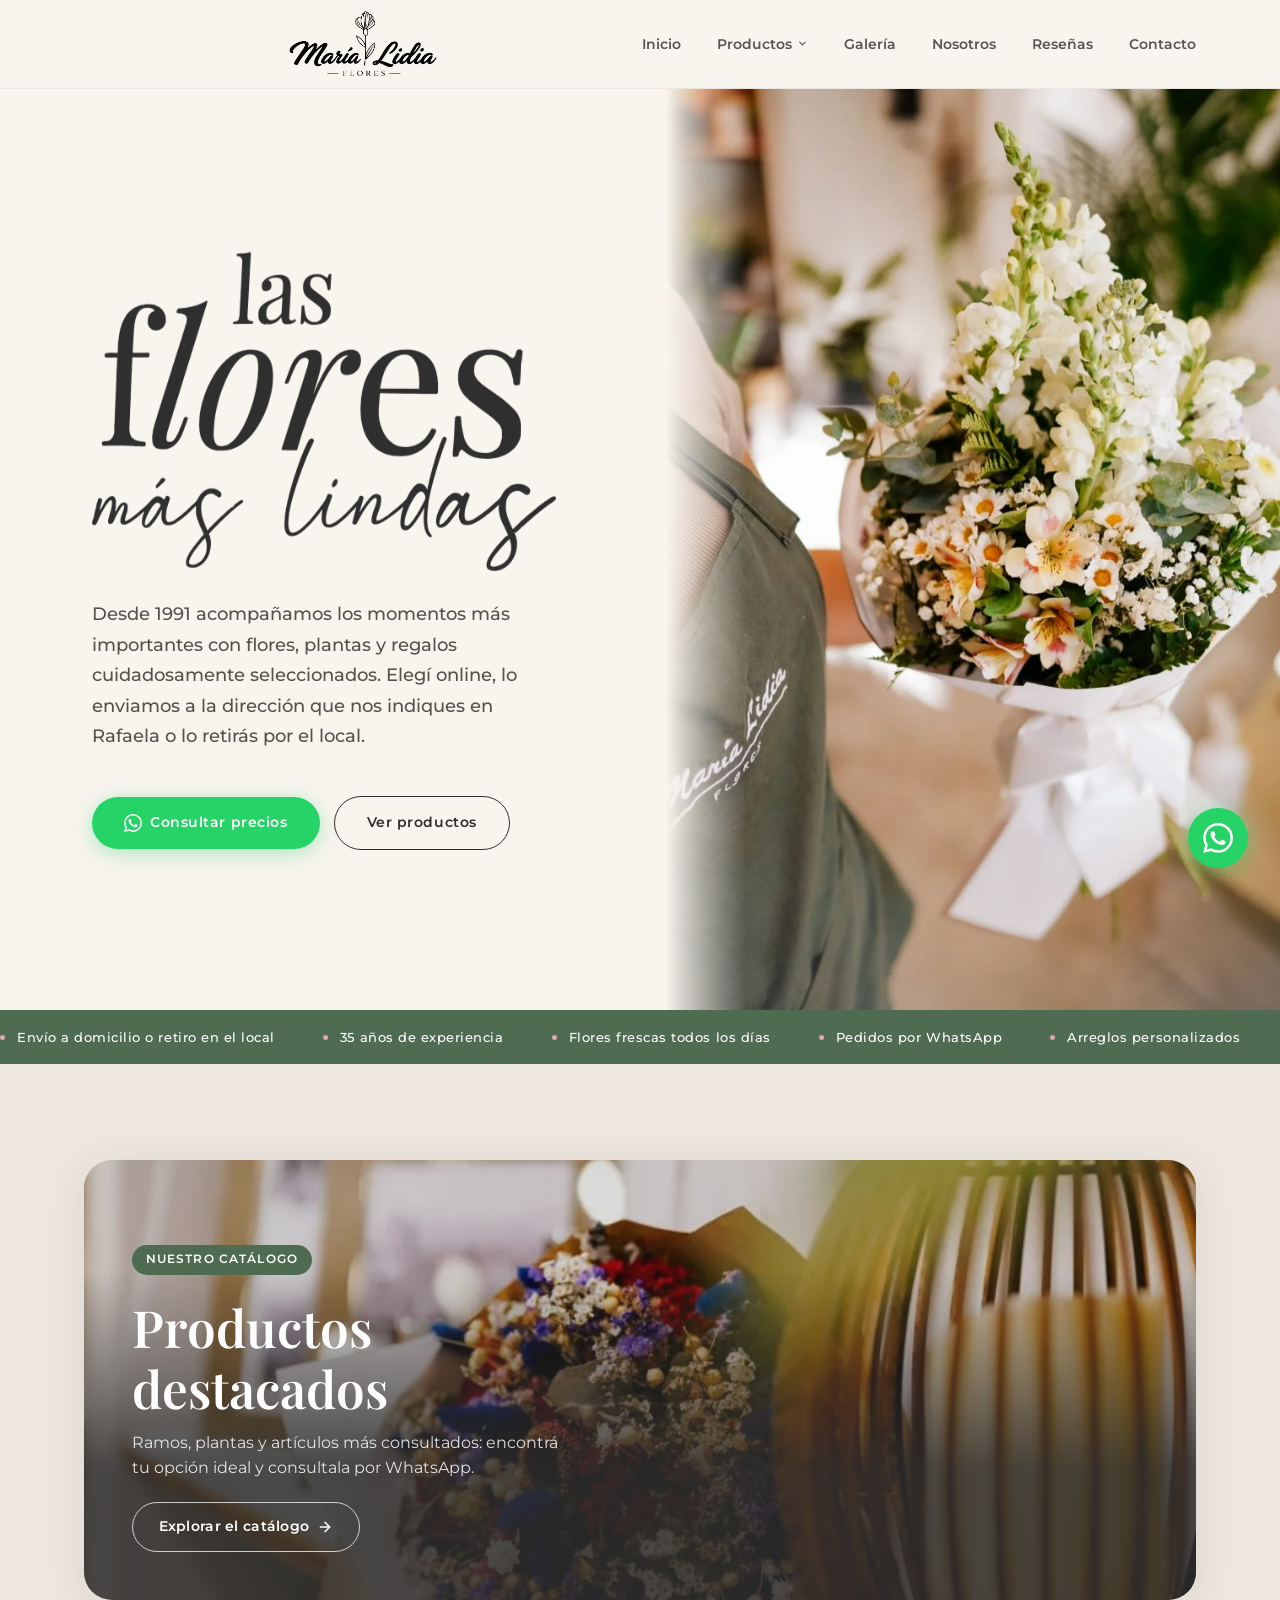
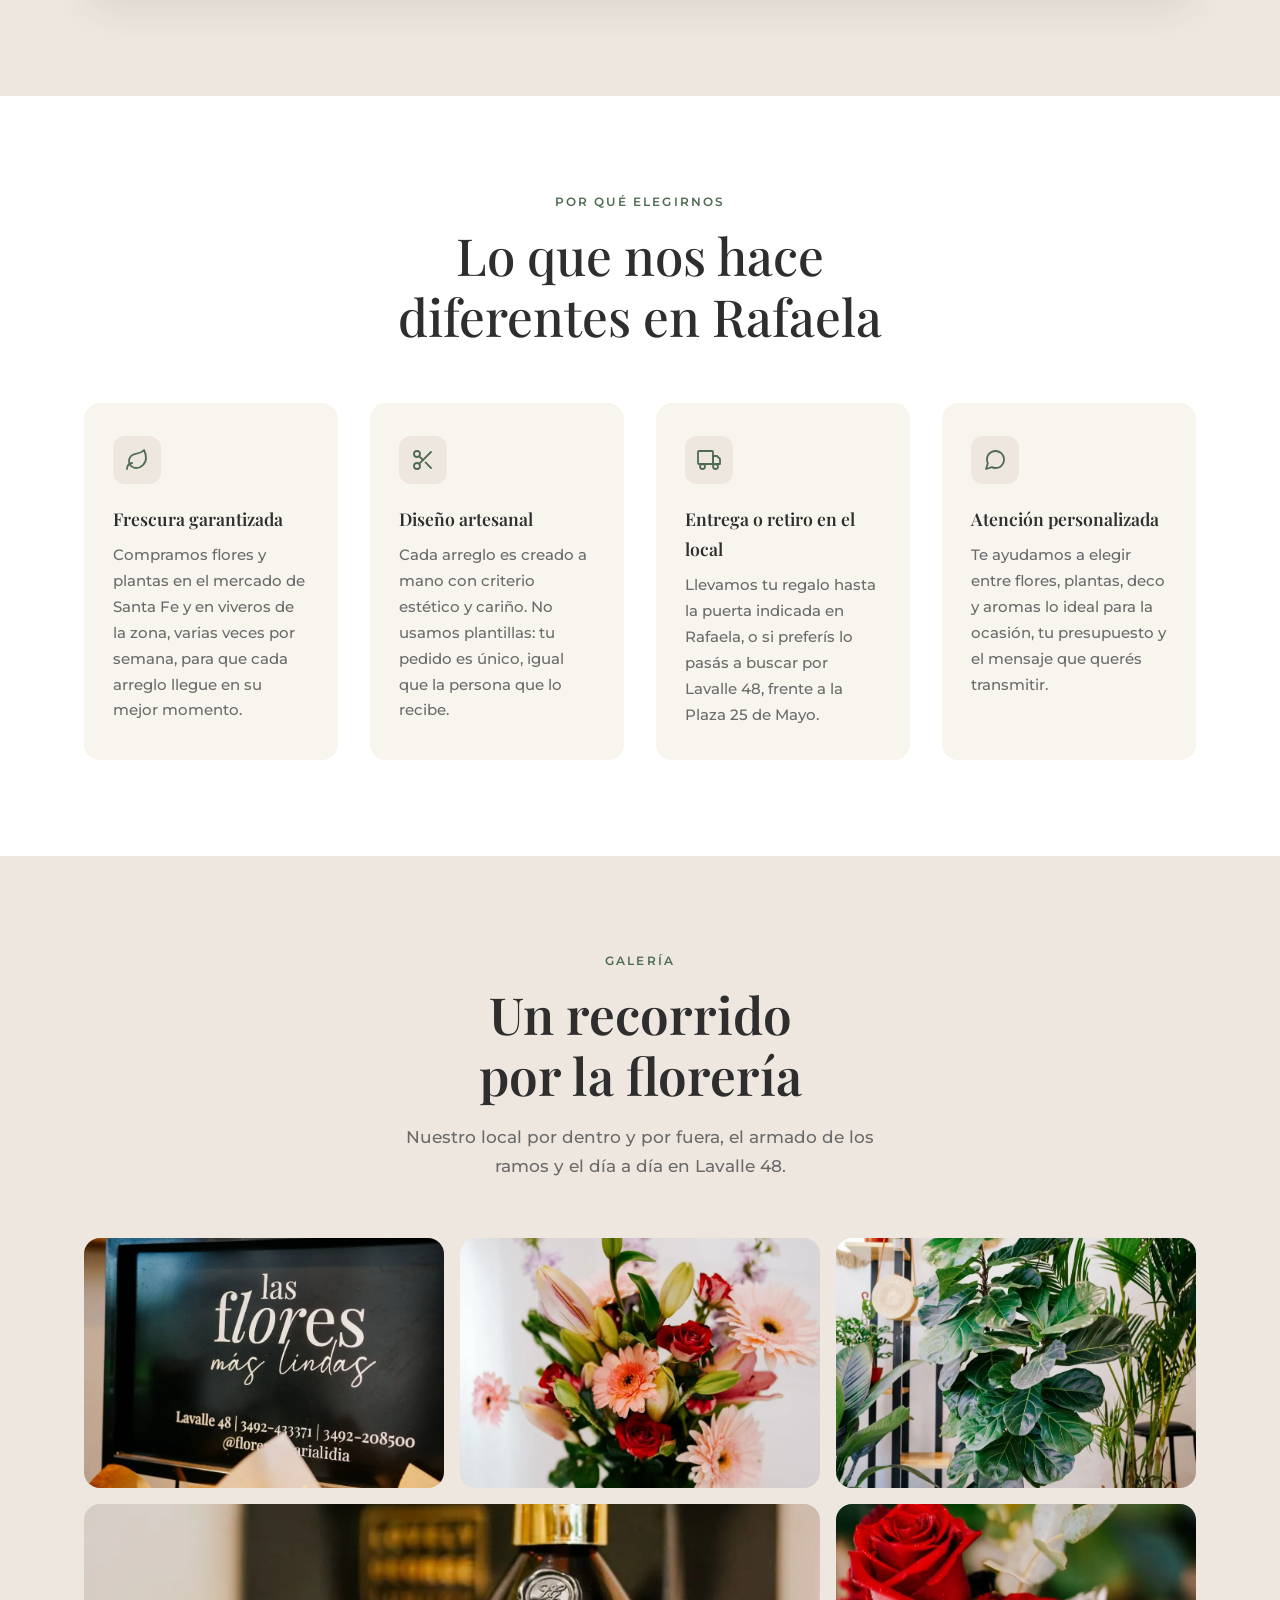
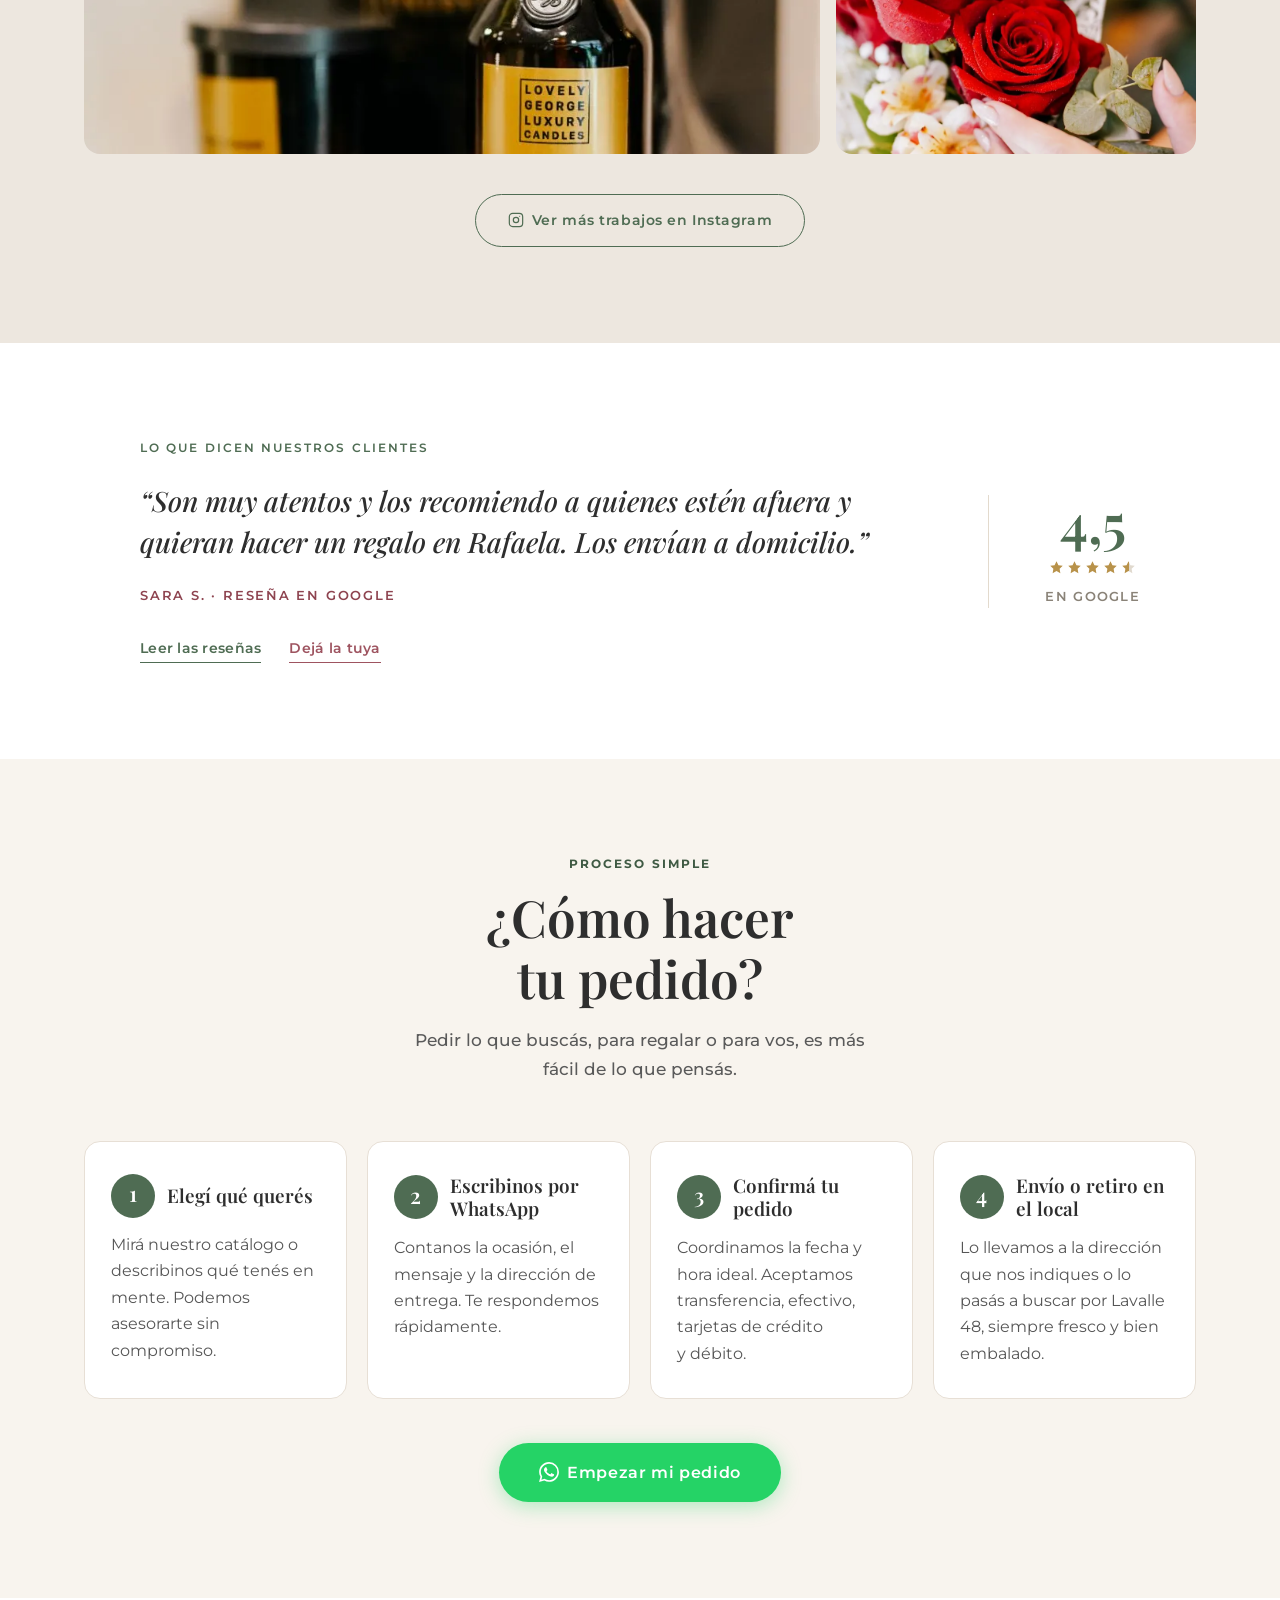
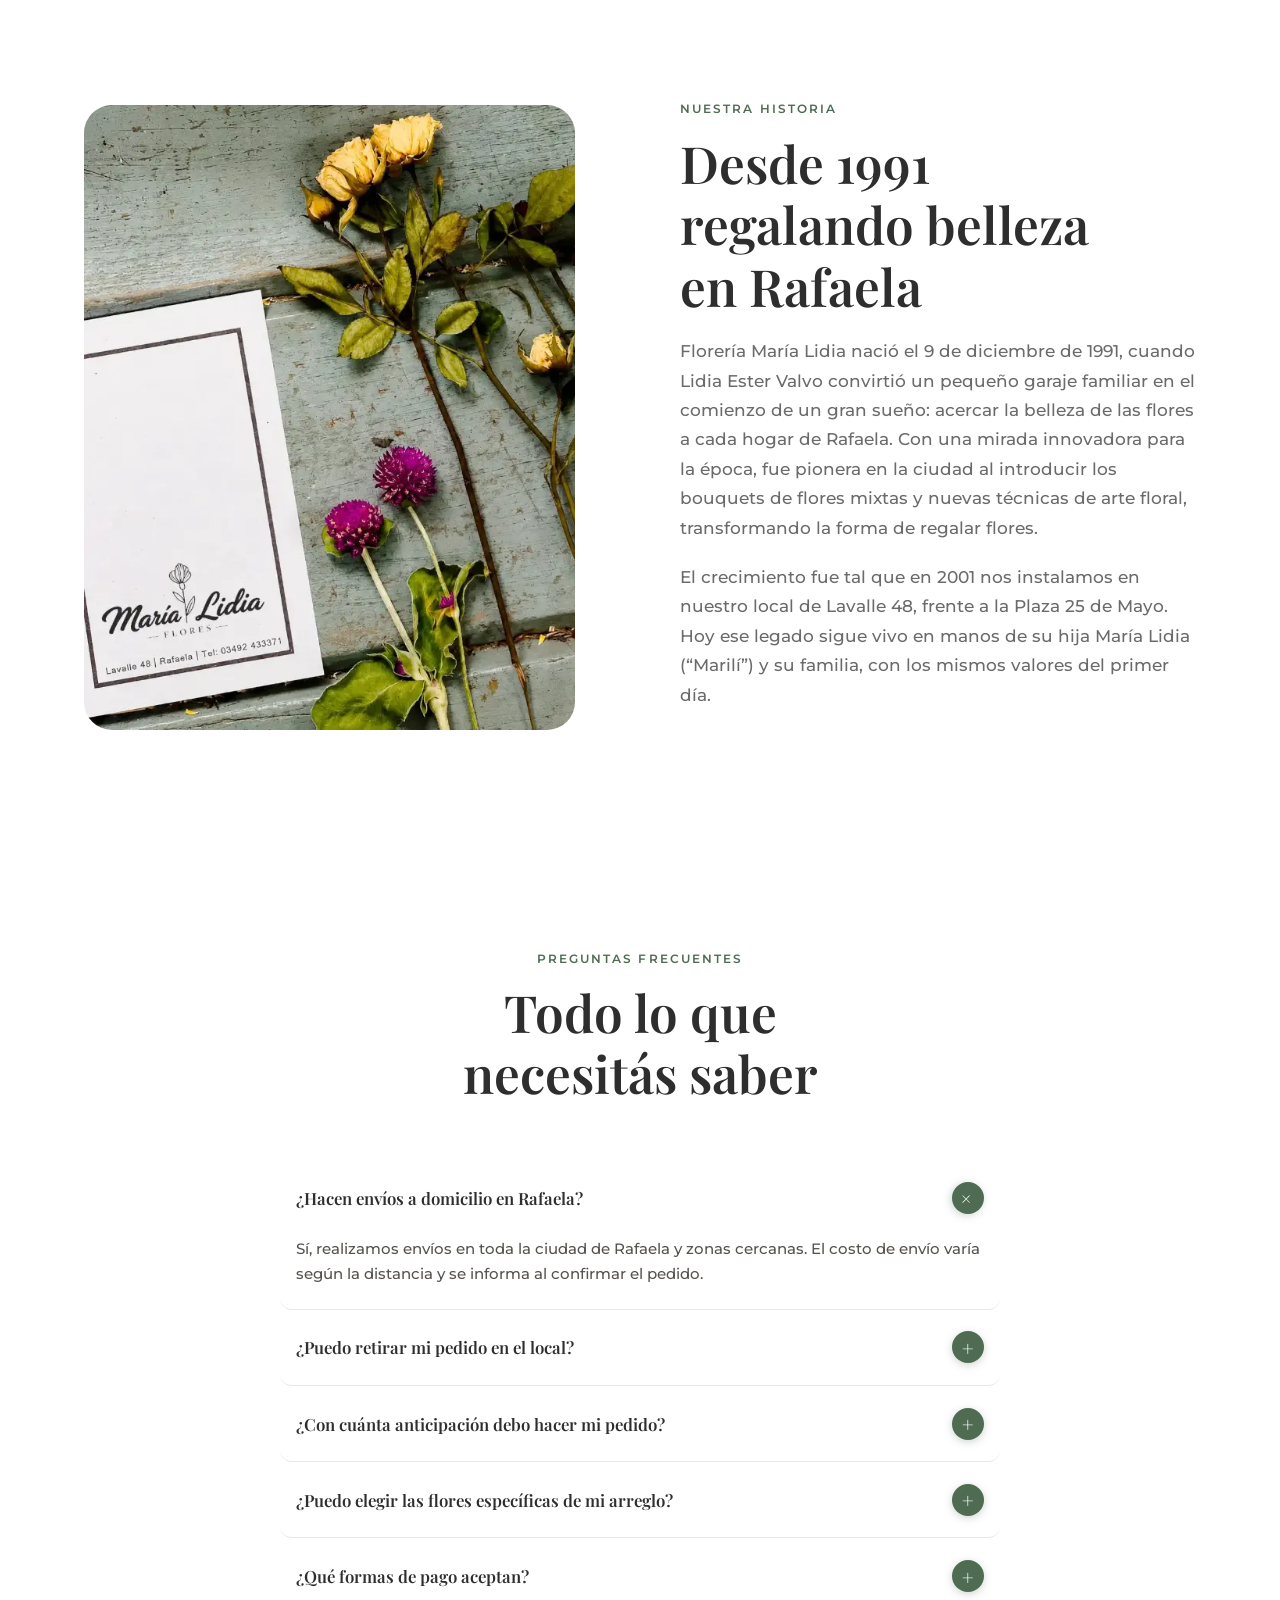
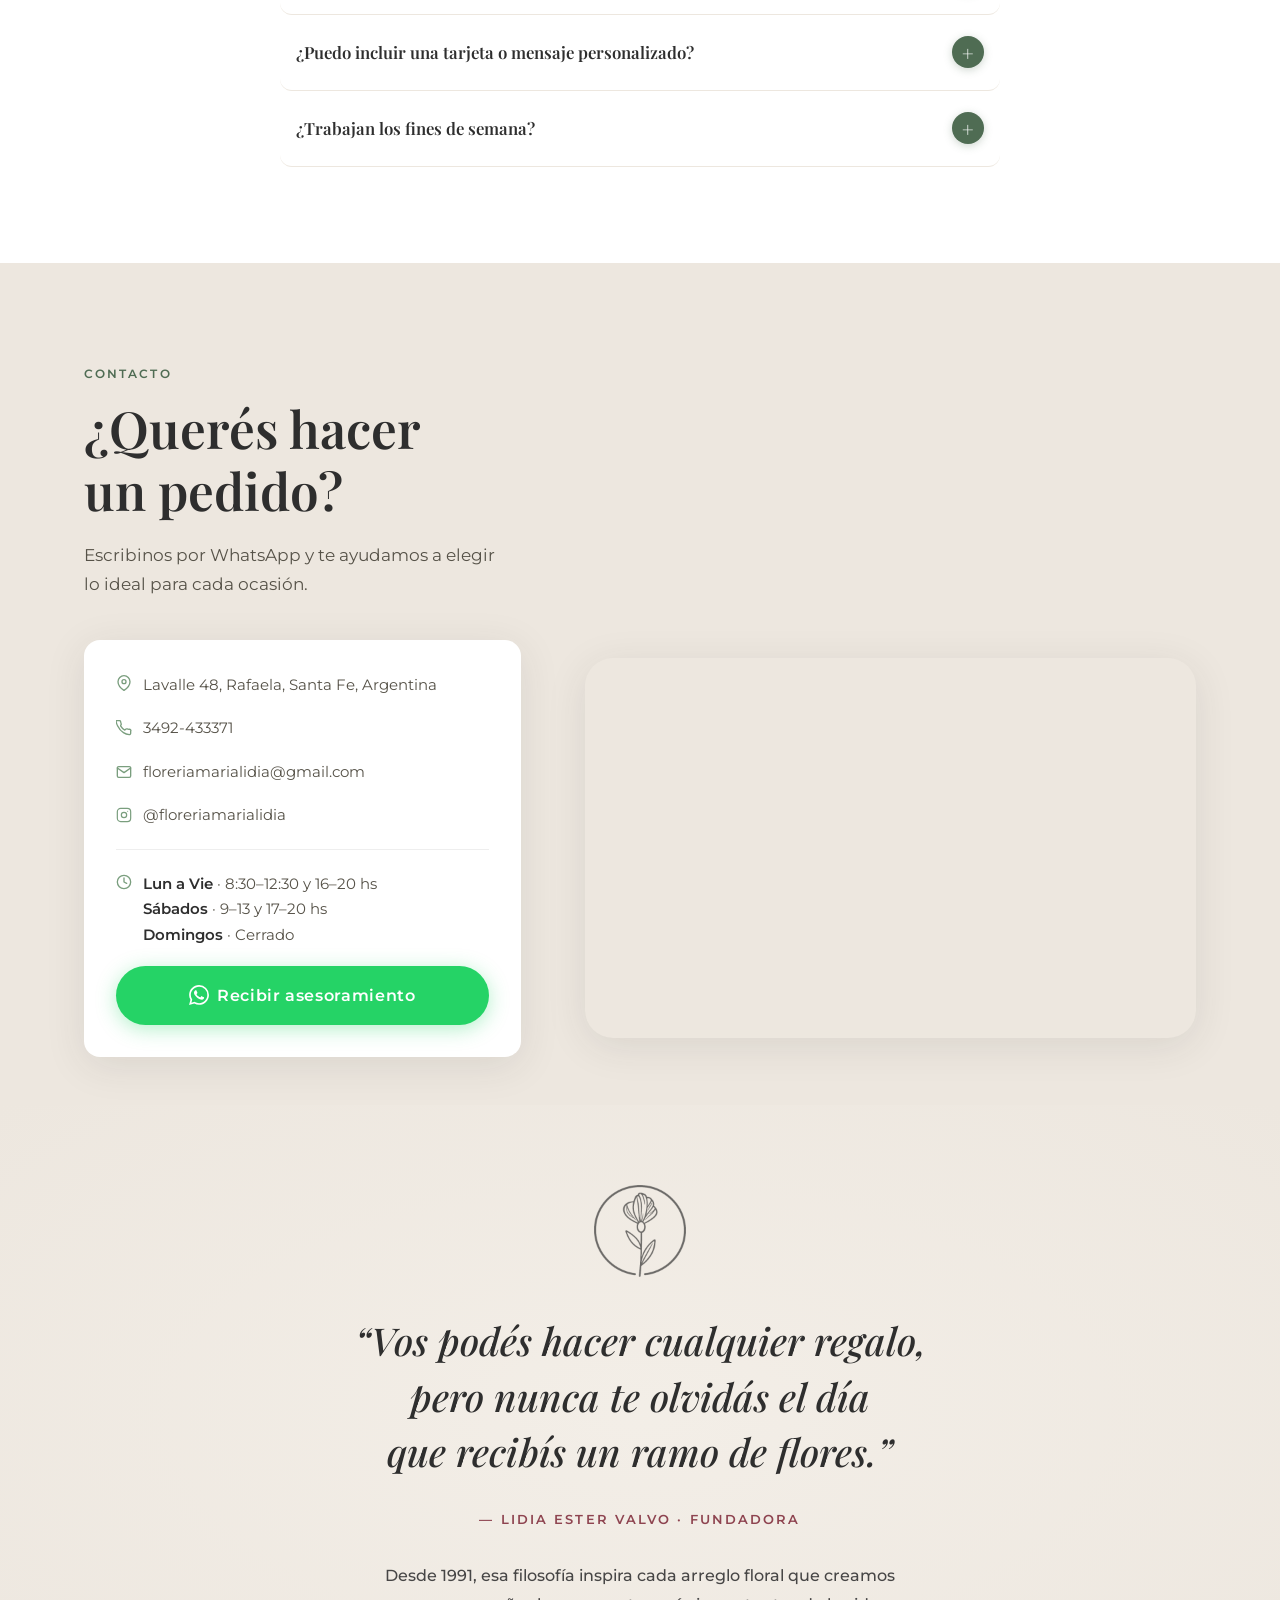
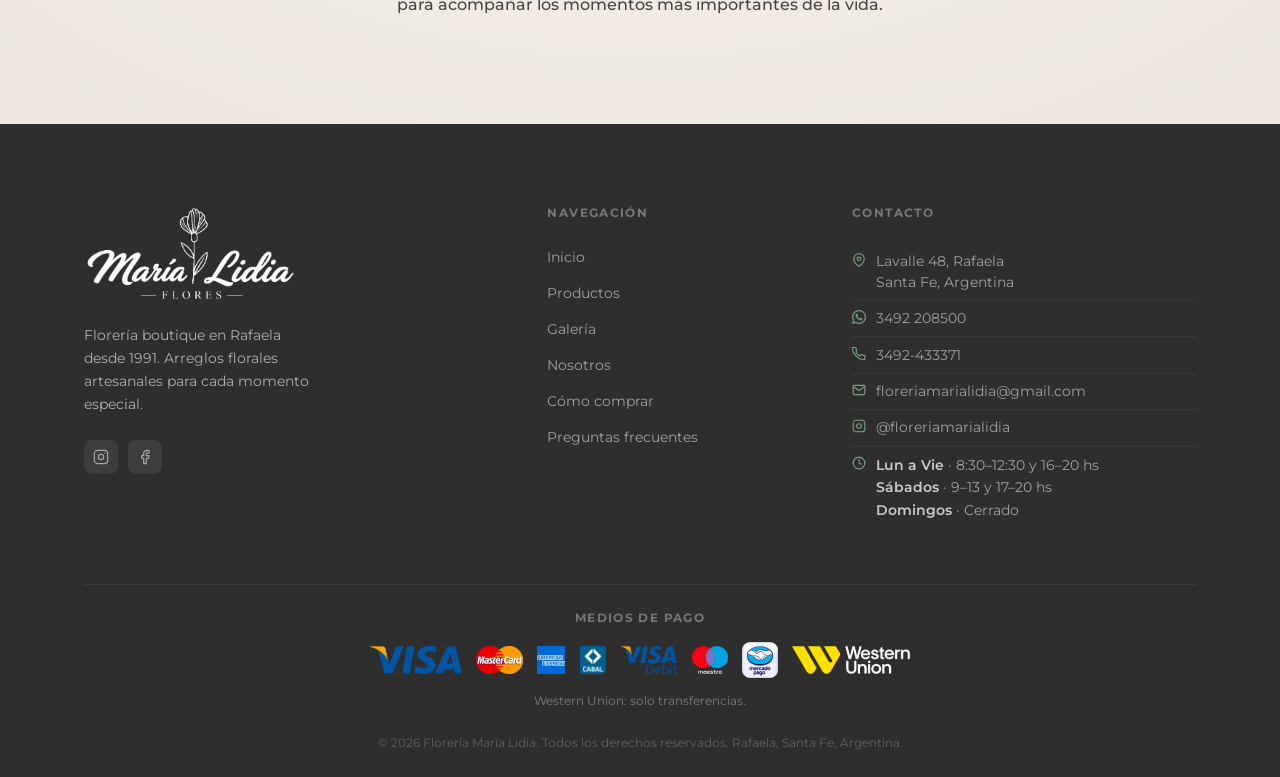
==== index.html @ 4afc8ea8 "Add files via upload" ====
<!DOCTYPE html>
<html lang="es-AR"><head>
  <meta charset="UTF-8">
  
  <link rel="icon" type="image/png" sizes="16x16" href="img/favicon-16.png">
  <link rel="icon" type="image/png" sizes="32x32" href="img/favicon-32.png">
  <link rel="icon" type="image/png" sizes="48x48" href="img/favicon-48.png">
  <link rel="shortcut icon" href="img/favicon-32.png">
  <link rel="apple-touch-icon" sizes="180x180" href="img/apple-touch-icon.png">
  <meta name="viewport" content="width=device-width, initial-scale=1.0">
  <meta name="theme-color" content="#7A9E7E">
  <title>Florería María Lidia | Arreglos Florales y Ramos en Rafaela, Santa Fe</title>
  <meta name="description" content="Florería María Lidia en Rafaela, Santa Fe. 35 años creando ramos de flores y arreglos florales para cumpleaños, aniversarios, casamientos y eventos. Envío a domicilio o retiro en el local. ¡Consultá por WhatsApp!">
  <link rel="canonical" href="https://www.floreriamarialidia.com.ar/">
  <meta name="robots" content="index, follow">
  <meta name="geo.region" content="AR-S">
  <meta name="geo.placename" content="Rafaela, Santa Fe, Argentina">
  <meta property="og:type" content="website">
  <meta property="og:url" content="https://www.floreriamarialidia.com.ar/">
  <meta property="og:site_name" content="Florería María Lidia">
  <meta property="og:title" content="Florería María Lidia | Flores y Arreglos en Rafaela">
  <meta property="og:description" content="Arreglos florales únicos para cada momento especial. 35 años en Rafaela.">
  <meta property="og:locale" content="es_AR">
  <meta property="og:image" content="https://www.floreriamarialidia.com.ar/og-image.jpg">
  <meta property="og:image:width" content="1200">
  <meta property="og:image:height" content="630">
  <meta property="og:image:alt" content="Ramo artesanal de Florería María Lidia, Rafaela">
  <meta name="twitter:card" content="summary_large_image">
  <meta name="twitter:title" content="Florería María Lidia | Flores y Arreglos en Rafaela">
  <meta name="twitter:description" content="Arreglos florales únicos para cada momento especial. 35 años en Rafaela.">
  <meta name="twitter:image" content="https://www.floreriamarialidia.com.ar/og-image.jpg">
  <script type="application/ld+json">
  {
    "@context": "https://schema.org",
    "@type": [
      "LocalBusiness",
      "Florist"
    ],
    "name": "Florería María Lidia",
    "description": "Florería boutique en Rafaela, Santa Fe. Arreglos florales artesanales desde 1991.",
    "url": "https://www.floreriamarialidia.com.ar",
    "telephone": "+5493492208500",
    "email": "floreriamarialidia@gmail.com",
    "foundingDate": "1991",
    "image": "https://www.floreriamarialidia.com.ar/og-image.jpg",
    "logo": "https://www.floreriamarialidia.com.ar/img/01-maria-lidia-flores.webp",
    "hasMap": "https://www.google.com/maps/search/?api=1&query=Lavalle+48%2C+Rafaela%2C+Santa+Fe",
    "priceRange": "$$",
    "aggregateRating": {
      "@type": "AggregateRating",
      "ratingValue": "4.5",
      "reviewCount": "36"
    },
    "address": {
      "@type": "PostalAddress",
      "streetAddress": "Lavalle 48",
      "addressLocality": "Rafaela",
      "addressRegion": "Santa Fe",
      "postalCode": "2300",
      "addressCountry": "AR"
    },
    "geo": {
      "@type": "GeoCoordinates",
      "latitude": -31.2525,
      "longitude": -61.4873
    },
    "openingHoursSpecification": [
      {
        "@type": "OpeningHoursSpecification",
        "dayOfWeek": [
          "Monday",
          "Tuesday",
          "Wednesday",
          "Thursday",
          "Friday"
        ],
        "opens": "08:30",
        "closes": "12:30"
      },
      {
        "@type": "OpeningHoursSpecification",
        "dayOfWeek": [
          "Monday",
          "Tuesday",
          "Wednesday",
          "Thursday",
          "Friday"
        ],
        "opens": "16:00",
        "closes": "20:00"
      },
      {
        "@type": "OpeningHoursSpecification",
        "dayOfWeek": "Saturday",
        "opens": "09:00",
        "closes": "13:00"
      },
      {
        "@type": "OpeningHoursSpecification",
        "dayOfWeek": "Saturday",
        "opens": "17:00",
        "closes": "20:00"
      }
    ],
    "sameAs": [
      "https://www.instagram.com/floreriamarialidia",
      "https://www.facebook.com/floreriamarialidia"
    ]
  }
  </script>
  <!-- ════════════════════════════════════════════════════════════════
       aggregateRating: valores REALES de Google Business (4,5 · 36 reseñas),
       agregados arriba después de "priceRange". Al crecer las reseñas,
       actualizá ratingValue y reviewCount acá y en la sección visible #resenas.
  ═════════════════════════════════════════════════════════════════════ -->
  <script type="application/ld+json">
  {
    "@context": "https://schema.org",
    "@type": "FAQPage",
    "mainEntity": [
      {
        "@type": "Question",
        "name": "¿Hacen envíos a domicilio en Rafaela?",
        "acceptedAnswer": {
          "@type": "Answer",
          "text": "Sí, realizamos envíos en toda la ciudad de Rafaela y zonas cercanas. El costo de envío varía según la distancia y se informa al confirmar el pedido."
        }
      },
      {
        "@type": "Question",
        "name": "¿Puedo retirar mi pedido en el local?",
        "acceptedAnswer": {
          "@type": "Answer",
          "text": "Sí. Elegís por WhatsApp o mirando el catálogo online, y lo retirás por Lavalle 48 en el horario que te quede cómodo."
        }
      },
      {
        "@type": "Question",
        "name": "¿Con cuánta anticipación debo hacer mi pedido?",
        "acceptedAnswer": {
          "@type": "Answer",
          "text": "Para pedidos estándar, recomendamos al menos 24 horas. Para eventos grandes como casamientos, lo ideal es consultar con 2 semanas de anticipación. Para urgencias, ¡escribinos igual!"
        }
      },
      {
        "@type": "Question",
        "name": "¿Puedo elegir las flores específicas de mi arreglo?",
        "acceptedAnswer": {
          "@type": "Answer",
          "text": "Absolutamente. Podés elegir el tipo de flores, colores, tamaño y estilo. Trabajamos en conjunto con vos para crear algo que represente lo que querés transmitir. Sujeto a disponibilidad."
        }
      },
      {
        "@type": "Question",
        "name": "¿Qué formas de pago aceptan?",
        "acceptedAnswer": {
          "@type": "Answer",
          "text": "Podés pagar mediante transferencia bancaria, en efectivo o con tarjetas de crédito y débito. Los envíos y las reservas se toman con pago anticipado para garantizar la disponibilidad y confirmar tu pedido."
        }
      },
      {
        "@type": "Question",
        "name": "¿Puedo incluir una tarjeta o mensaje personalizado?",
        "acceptedAnswer": {
          "@type": "Answer",
          "text": "¡Claro! Incluimos tarjeta personalizada sin costo adicional. Solo contanos qué querés que diga al hacer el pedido."
        }
      },
      {
        "@type": "Question",
        "name": "¿Trabajan los fines de semana?",
        "acceptedAnswer": {
          "@type": "Answer",
          "text": "Sí. Atendemos de lunes a viernes de 8:30 a 12:30 hs y de 16:00 a 20:00 hs. Los sábados de 9:00 a 13:00 hs y de 17:00 a 20:00 hs. Para urgencias fuera del horario, podés escribirnos por WhatsApp."
        }
      }
    ]
  }
  </script>
  <link rel="preconnect" href="https://fonts.googleapis.com">
  <link rel="preconnect" href="https://fonts.gstatic.com" crossorigin="">
  <link rel="stylesheet" href="https://fonts.googleapis.com/css2?family=Playfair+Display:wght@500;600;700&family=Montserrat:wght@300;400;500;600;700&display=swap">
  <link rel="stylesheet" href="css/styles.css?v=34">
</head>
<body>
<!-- HEADER -->
<header id="header" role="banner">
  <div class="container">
    <nav class="nav-inner" aria-label="Navegación principal">
      <a href="#hero" class="nav-logo" aria-label="Florería María Lidia - Inicio">
        <img width="1170" height="538" src="img/01-maria-lidia-flores.webp" alt="María Lidia Flores">
      </a>
      <div class="nav-links" role="list">
        <a href="#hero">Inicio</a>
        <div class="nav-drop">
          <a href="productos.html">Productos
            <svg width="11" height="11" viewBox="0 0 24 24" fill="none" stroke="currentColor" stroke-width="2.6" stroke-linecap="round" stroke-linejoin="round" aria-hidden="true"><polyline points="6 9 12 15 18 9"></polyline></svg>
          </a>
          <div class="nav-drop-menu" role="menu">
            <a href="productos.html#ramos" role="menuitem">Ramos Florales</a>
            <a href="productos.html#plantas" role="menuitem">Plantas &amp; Macetas</a>
            <a href="productos.html#deco" role="menuitem">Deco &amp; Aromas</a>
            <a href="productos.html#eventos" role="menuitem">Casamientos &amp; Eventos</a>
            <a href="productos.html#condolencias" role="menuitem">Condolencias &amp; Memoriales</a>
            <a href="productos.html#empresas" role="menuitem">Empresariales</a>
          </div>
        </div>
        <a href="#galeria">Galería</a>
        <a href="#nosotros">Nosotros</a>
        <a href="#resenas">Reseñas</a>
        <a href="#contacto">Contacto</a>
      </div>
      <button class="hamburger" id="hamburger" aria-label="Abrir menú" aria-expanded="false" aria-controls="mobile-nav">
        <span></span><span></span><span></span>
      </button>
    </nav>
  </div>
</header>
<nav class="mobile-nav" id="mobile-nav" role="dialog" aria-modal="true">
  <button class="mobile-close" id="mobile-close" aria-label="Cerrar menú">✕</button>
  <a href="#hero" class="mobile-link">Inicio</a>
  <button class="mobile-toggle" id="mobileProdToggle" aria-expanded="false" aria-controls="mobileProdSub">Productos
    <svg width="14" height="14" viewBox="0 0 24 24" fill="none" stroke="currentColor" stroke-width="2.6" stroke-linecap="round" stroke-linejoin="round" aria-hidden="true"><polyline points="6 9 12 15 18 9"></polyline></svg>
  </button>
  <div class="mobile-sub" id="mobileProdSub">
    <a href="productos.html">Ver todo el catálogo</a>
    <a href="productos.html#ramos">Ramos Florales</a>
    <a href="productos.html#plantas">Plantas &amp; Macetas</a>
    <a href="productos.html#deco">Deco &amp; Aromas</a>
    <a href="productos.html#eventos">Casamientos &amp; Eventos</a>
    <a href="productos.html#condolencias">Condolencias &amp; Memoriales</a>
    <a href="productos.html#empresas">Empresariales</a>
  </div>
  <a href="#galeria" class="mobile-link">Galería</a>
  <a href="#nosotros" class="mobile-link">Nosotros</a>
  <a href="#resenas" class="mobile-link">Reseñas</a>
  <a href="#contacto" class="mobile-link">Contacto</a>
  <a href="https://wa.me/5493492208500?text=Hola!%20Quer%C3%ADa%20hacerles%20una%20consulta." class="btn btn-wapp" target="_blank" rel="noopener">Pedir por WhatsApp</a>
</nav>
<main>
<!-- HERO -->
<section id="hero" role="region" aria-label="Inicio">
  <div class="hero-inner">

    <!-- Columna texto (izquierda) -->
    <div class="hero-content">
      <h1 class="hero-title">
        <img width="1100" height="756" src="img/02-las-flores-mas-lindas-floreria-m.webp" alt="Las flores más lindas — Florería María Lidia en Rafaela" class="hero-title-img">
      </h1>
      <p class="hero-subtitle" style="font-size:18px;font-weight:500;">
        Desde 1991 acompañamos los momentos más importantes con flores, plantas y regalos cuidadosamente seleccionados. Elegí online, lo enviamos a la dirección que nos indiques en Rafaela o lo retirás por el local.<br>
      </p>
      <div class="hero-actions">
        <a href="https://wa.me/5493492208500?text=Hola!%20Quer%C3%ADa%20consultar%20precios." class="btn btn-wapp" target="_blank" rel="noopener">
          <svg width="18" height="18" viewBox="0 0 24 24" fill="currentColor" aria-hidden="true"><path d="M17.472 14.382c-.297-.149-1.758-.867-2.03-.967-.273-.099-.471-.148-.67.15-.197.297-.767.966-.94 1.164-.173.199-.347.223-.644.075-.297-.15-1.255-.463-2.39-1.475-.883-.788-1.48-1.761-1.653-2.059-.173-.297-.018-.458.13-.606.134-.133.298-.347.446-.52.149-.174.198-.298.298-.497.099-.198.05-.371-.025-.52-.075-.149-.669-1.612-.916-2.207-.242-.579-.487-.5-.669-.51-.173-.008-.371-.01-.57-.01-.198 0-.52.074-.792.372-.272.297-1.04 1.016-1.04 2.479 0 1.462 1.065 2.875 1.213 3.074.149.198 2.096 3.2 5.077 4.487.709.306 1.262.489 1.694.625.712.227 1.36.195 1.871.118.571-.085 1.758-.719 2.006-1.413.248-.694.248-1.289.173-1.413-.074-.124-.272-.198-.57-.347m-5.421 7.403h-.004a9.87 9.87 0 01-5.031-1.378l-.361-.214-3.741.982.998-3.648-.235-.374a9.86 9.86 0 01-1.51-5.26c.001-5.45 4.436-9.884 9.888-9.884 2.64 0 5.122 1.03 6.988 2.898a9.825 9.825 0 012.893 6.994c-.003 5.45-4.437 9.884-9.885 9.884m8.413-18.297A11.815 11.815 0 0012.05 0C5.495 0 .16 5.335.157 11.892c0 2.096.547 4.142 1.588 5.945L.057 24l6.305-1.654a11.882 11.882 0 005.683 1.448h.005c6.554 0 11.89-5.335 11.893-11.893a11.821 11.821 0 00-3.48-8.413Z"></path></svg>
          Consultar precios
        </a>
        <a href="productos.html" class="btn btn-outline">Ver productos</a>
      </div>
    </div>

    <!-- Columna foto (derecha) -->
    <div class="hero-photo-col">
      <img width="933" height="1400" src="img/03-ramo-artesanal-de-lisianthus-bla.webp" alt="Ramo artesanal de lisianthus blancos y rosas amarillas — Florería María Lidia Rafaela" loading="eager" fetchpriority="high">
    </div>

  </div>
</section>

<!-- RIBBON -->
<div class="ribbon" aria-hidden="true">
  <div class="ribbon-track">
    <span class="ribbon-item"><span class="ribbon-dot"></span>Envío a domicilio o retiro en el local</span>
    <span class="ribbon-item"><span class="ribbon-dot"></span>35 años de experiencia</span>
    <span class="ribbon-item"><span class="ribbon-dot"></span>Flores frescas todos los días</span>
    <span class="ribbon-item"><span class="ribbon-dot"></span>Pedidos por WhatsApp</span>
    <span class="ribbon-item"><span class="ribbon-dot"></span>Arreglos personalizados</span>
    <span class="ribbon-item"><span class="ribbon-dot"></span>Casamientos y eventos</span>
    <span class="ribbon-item"><span class="ribbon-dot"></span>Envío a domicilio o retiro en el local</span>
    <span class="ribbon-item"><span class="ribbon-dot"></span>35 años de experiencia</span>
    <span class="ribbon-item"><span class="ribbon-dot"></span>Flores frescas todos los días</span>
    <span class="ribbon-item"><span class="ribbon-dot"></span>Pedidos por WhatsApp</span>
    <span class="ribbon-item"><span class="ribbon-dot"></span>Arreglos personalizados</span>
    <span class="ribbon-item"><span class="ribbon-dot"></span>Casamientos y eventos</span>
  </div>
</div>

<!-- PRODUCTOS DESTACADOS (acceso al catálogo) -->
<section id="productos" class="section" role="region" aria-labelledby="productos-title">
  <div class="container">
    <a href="productos.html" class="products-teaser reveal" aria-label="Ver el catálogo de productos destacados">
      <img width="933" height="1400" src="img/27-ramo-de-flores-secas-en-estanter.webp" alt="Productos destacados de Florería María Lidia: ramos, plantas, deco y aromas">
      <div class="products-teaser-overlay">
        <span class="service-tag">Nuestro catálogo</span>
        <h2 class="display-lg" id="productos-title" style="color:var(--white);">Productos<br>destacados</h2>
        <p class="products-teaser-desc">Ramos, plantas y artículos más consultados: encontrá tu opción ideal y consultala por WhatsApp.</p>
        <span class="products-teaser-btn">Explorar el catálogo
          <svg width="16" height="16" viewBox="0 0 24 24" fill="none" stroke="currentColor" stroke-width="2.2" stroke-linecap="round" stroke-linejoin="round" aria-hidden="true"><line x1="5" y1="12" x2="19" y2="12"></line><polyline points="12 5 19 12 12 19"></polyline></svg>
        </span>
      </div>
    </a>
  </div>
</section>





<!-- BENEFITS -->
<section id="beneficios" class="section" role="region" aria-labelledby="beneficios-title">
  <div class="container">
    <div class="section-header text-center reveal">
      <span class="eyebrow" style="font-size:12px;">Por qué elegirnos</span>
      <h2 class="display-lg" id="beneficios-title" style="margin-top:.5rem;font-weight:500;">Lo que nos hace<br>diferentes en Rafaela</h2>
    </div>
    <div class="benefits-grid">
      <article class="benefit-card reveal reveal-delay-1"><div class="benefit-icon"><svg viewBox="0 0 24 24" fill="none" stroke="currentColor" stroke-width="1.8" stroke-linecap="round" stroke-linejoin="round" aria-hidden="true"><path d="M11 20A7 7 0 0 1 9.8 6.1C15.5 5 17 4.48 19 2c1 2 2 4.18 2 8 0 5.5-4.78 10-10 10Z"/><path d="M2 21c0-3 1.85-5.36 5.08-6"/></svg></div><h3 class="benefit-title">Frescura garantizada</h3><p class="body-md" style="font-weight:500;">Compramos flores y plantas en el mercado de Santa Fe y en viveros de la zona, varias veces por semana, para que cada arreglo llegue en su mejor momento.</p></article>
      <article class="benefit-card reveal reveal-delay-2"><div class="benefit-icon"><svg viewBox="0 0 24 24" fill="none" stroke="currentColor" stroke-width="1.8" stroke-linecap="round" stroke-linejoin="round" aria-hidden="true"><circle cx="6" cy="6" r="3"/><circle cx="6" cy="18" r="3"/><line x1="20" y1="4" x2="8.12" y2="15.88"/><line x1="14.47" y1="14.48" x2="20" y2="20"/><line x1="8.12" y1="8.12" x2="12" y2="12"/></svg></div><h3 class="benefit-title">Diseño artesanal</h3><p class="body-md" style="font-weight:500;">Cada arreglo es creado a mano con criterio estético y cariño. No usamos plantillas: tu pedido es único, igual que la persona que lo recibe.</p></article>
      <article class="benefit-card reveal reveal-delay-3"><div class="benefit-icon"><svg viewBox="0 0 24 24" fill="none" stroke="currentColor" stroke-width="1.8" stroke-linecap="round" stroke-linejoin="round" aria-hidden="true"><rect x="1" y="3" width="15" height="13" rx="1"/><polygon points="16 8 20 8 23 11 23 16 16 16 16 8"/><circle cx="5.5" cy="18.5" r="2.5"/><circle cx="18.5" cy="18.5" r="2.5"/></svg></div><h3 class="benefit-title">Entrega o retiro en el local</h3><p class="body-md" style="font-weight:500;">Llevamos tu regalo hasta la puerta indicada en Rafaela, o si preferís lo pasás a buscar por Lavalle 48, frente a la Plaza 25 de Mayo.</p></article>
      <article class="benefit-card reveal reveal-delay-4"><div class="benefit-icon"><svg viewBox="0 0 24 24" fill="none" stroke="currentColor" stroke-width="1.8" stroke-linecap="round" stroke-linejoin="round" aria-hidden="true"><path d="M21 11.5a8.38 8.38 0 0 1-.9 3.8 8.5 8.5 0 0 1-7.6 4.7 8.38 8.38 0 0 1-3.8-.9L3 21l1.9-5.7a8.38 8.38 0 0 1-.9-3.8 8.5 8.5 0 0 1 4.7-7.6 8.38 8.38 0 0 1 3.8-.9h.5a8.48 8.48 0 0 1 8 8v.5Z"/></svg></div><h3 class="benefit-title">Atención personalizada</h3><p class="body-md" style="font-weight:500;">Te ayudamos a elegir entre flores, plantas, deco y aromas lo ideal para la ocasión, tu presupuesto y el mensaje que querés transmitir.</p></article>
    </div>
  </div>
</section>

<!-- GALLERY -->
<section id="galeria" class="section" role="region" aria-labelledby="galeria-title">
  <div class="container">
    <div class="section-header text-center reveal">
      <span class="eyebrow">Galería</span>
      <h2 class="display-lg" id="galeria-title">Un recorrido<br>por la florería</h2>
      <p class="body-lg" style="max-width:520px;margin:1rem auto 0;font-weight:500">Nuestro local por dentro y por fuera, el armado de los ramos y el día a día en Lavalle 48.</p>
    </div>
    <div class="gallery-grid reveal">
      <div class="gallery-item g1" tabindex="0" role="button" aria-label="Ampliar imagen"><img width="933" height="1400" src="img/16-pizarra-las-flores-mas-lindas-co.webp" alt="Pizarra las flores más lindas con ramitos de flores secas" loading="lazy"></div>
      <div class="gallery-item g2" tabindex="0" role="button" aria-label="Ampliar imagen"><img width="933" height="1400" src="img/17-ramo-de-gerberas-rosas-y-rosas-r.webp" alt="Ramo de gerberas rosas y rosas rojas en mano" loading="lazy"></div>
      <div class="gallery-item g3" tabindex="0" role="button" aria-label="Ampliar imagen"><img width="933" height="1400" src="img/18-plantas-de-interior-ficus-lyrata.webp" alt="Plantas de interior: ficus lyrata y palmera" loading="lazy"></div>
      <div class="gallery-item g4" tabindex="0" role="button" aria-label="Ampliar imagen"><img width="933" height="1400" src="img/19-velas-y-home-spray-en-el-local.webp" alt="Velas y home spray en el local" loading="lazy"></div>
      <div class="gallery-item g5" tabindex="0" role="button" aria-label="Ampliar imagen"><img width="933" height="1400" src="img/20-rosas-rojas-frescas-en-primer-pl.webp" alt="Rosas rojas frescas en primer plano" loading="lazy"></div>
      <div class="gallery-item g6 gallery-extra"><img width="933" height="1400" src="img/21-bolsa-de-regalo-negra.webp" alt="Bolsa de regalo negra" loading="lazy"></div>
      <div class="gallery-item g7 gallery-extra"><img width="933" height="1400" src="img/22-ramo-de-margaritas-blancas.webp" alt="Ramo de margaritas blancas" loading="lazy"></div>
      <div class="gallery-item g8 gallery-extra"><img width="933" height="1400" src="img/23-ramo-con-rosa-roja-envuelto-en-p.webp" alt="Ramo con rosa roja envuelto en papel" loading="lazy"></div>
      <div class="gallery-item g9 gallery-extra"><img width="933" height="1400" src="img/24-ramo-de-flores-secas-en-tonos-ca.webp" alt="Ramo de flores secas en tonos cálidos" loading="lazy"></div>
      <div class="gallery-item g10 gallery-extra"><img width="933" height="1400" src="img/25-canastos-artesanales-del-local.webp" alt="Canastos artesanales del local" loading="lazy"></div>
      <div class="gallery-item g11 gallery-extra"><img width="933" height="1400" src="img/26-ramo-blanco-de-flores-frescas.webp" alt="Ramo blanco de flores frescas" loading="lazy"></div>
      <div class="gallery-item g12 gallery-extra"><img width="933" height="1400" src="img/27-ramo-de-flores-secas-en-estanter.webp" alt="Ramo de flores secas en estantería" loading="lazy"></div>
      <div class="gallery-item g13 gallery-extra"><img width="933" height="1400" src="img/28-plantas-de-interior-en-macetas.webp" alt="Plantas de interior en macetas" loading="lazy"></div>
    </div>
    <div class="text-center reveal" style="margin-top:2.5rem;">
      <a href="https://www.instagram.com/floreriamarialidia" target="_blank" rel="noopener" class="btn" style="border:1.5px solid var(--sage-dark);color:var(--sage-dark);">
        <svg width="16" height="16" viewBox="0 0 24 24" fill="none" stroke="currentColor" stroke-width="1.8" stroke-linecap="round" stroke-linejoin="round"><rect x="2" y="2" width="20" height="20" rx="5" ry="5"></rect><circle cx="12" cy="12" r="4"></circle><circle cx="17.5" cy="6.5" r="0.8" fill="currentColor" stroke="none"></circle></svg>
        Ver más trabajos en Instagram
      </a>
    </div>
  </div>
</section>

<!-- RESEÑAS -->
<section id="resenas" class="section" role="region" aria-labelledby="resenas-title">
  <div class="container">
    <div class="resenas-grid reveal">
      <div class="resenas-quote-col">
        <span class="eyebrow" id="resenas-title">Lo que dicen nuestros clientes</span>
        <blockquote class="resenas-quote">&ldquo;Son muy atentos y los recomiendo a quienes estén afuera y quieran hacer un regalo en Rafaela. Los envían a domicilio.&rdquo;</blockquote>
        <div class="resenas-autor">Sara S. · Reseña en Google</div>
        <div class="resenas-links">
          <a href="https://maps.google.com/?cid=12284963549800985976" target="_blank" rel="noopener" class="resenas-link-read">Leer las reseñas</a>
          <a href="https://g.page/r/CXh1gpBC9XyqEBM/review" target="_blank" rel="noopener" class="resenas-link-write">Dejá la tuya</a>
        </div>
      </div>
      <div class="resenas-score">
        <span class="resenas-num">4,5</span>
        <div class="resenas-stars" role="img" aria-label="Calificación 4,5 de 5 estrellas">
          <svg viewBox="0 0 24 24" aria-hidden="true"><path d="M12 2l3.09 6.26L22 9.27l-5 4.87 1.18 6.88L12 17.77l-6.18 3.25L7 14.14 2 9.27l6.91-1.01L12 2z"/></svg>
          <svg viewBox="0 0 24 24" aria-hidden="true"><path d="M12 2l3.09 6.26L22 9.27l-5 4.87 1.18 6.88L12 17.77l-6.18 3.25L7 14.14 2 9.27l6.91-1.01L12 2z"/></svg>
          <svg viewBox="0 0 24 24" aria-hidden="true"><path d="M12 2l3.09 6.26L22 9.27l-5 4.87 1.18 6.88L12 17.77l-6.18 3.25L7 14.14 2 9.27l6.91-1.01L12 2z"/></svg>
          <svg viewBox="0 0 24 24" aria-hidden="true"><path d="M12 2l3.09 6.26L22 9.27l-5 4.87 1.18 6.88L12 17.77l-6.18 3.25L7 14.14 2 9.27l6.91-1.01L12 2z"/></svg>
          <svg viewBox="0 0 24 24" aria-hidden="true"><defs><linearGradient id="starHalf"><stop offset="50%" stop-color="currentColor"/><stop offset="50%" stop-color="#E0D9CE"/></linearGradient></defs><path fill="url(#starHalf)" d="M12 2l3.09 6.26L22 9.27l-5 4.87 1.18 6.88L12 17.77l-6.18 3.25L7 14.14 2 9.27l6.91-1.01L12 2z"/></svg>
        </div>
        <span class="resenas-in">En Google</span>
      </div>
    </div>
  </div>
</section>

<!-- HOW TO BUY -->
<section id="como-comprar" class="section" role="region" aria-labelledby="comprar-title">
  <div class="container">
    <div class="section-header text-center reveal">
      <span class="eyebrow">Proceso simple</span>
      <h2 class="display-lg" id="comprar-title">¿Cómo hacer<br>tu pedido?</h2>
      <p class="body-lg" style="max-width:460px;margin:1rem auto 0;font-weight:500;">Pedir lo que buscás, para regalar o para vos, es más fácil de lo que pensás.</p>
    </div>
    <div class="steps-grid">
      <div class="step reveal reveal-delay-1"><div class="step-head"><div class="step-num">1</div><h3 class="step-title">Elegí qué querés</h3></div><p class="body-md">Mirá nuestro catálogo o describinos qué tenés en mente. Podemos asesorarte sin compromiso.</p></div>
      <div class="step reveal reveal-delay-2"><div class="step-head"><div class="step-num">2</div><h3 class="step-title">Escribinos por WhatsApp</h3></div><p class="body-md">Contanos la ocasión, el mensaje y la dirección de entrega. Te respondemos rápidamente.</p></div>
      <div class="step reveal reveal-delay-3"><div class="step-head"><div class="step-num">3</div><h3 class="step-title">Confirmá tu pedido</h3></div><p class="body-md">Coordinamos la fecha y hora ideal. Aceptamos transferencia, efectivo, tarjetas de crédito y débito.</p></div>
      <div class="step reveal reveal-delay-4"><div class="step-head"><div class="step-num">4</div><h3 class="step-title">Envío o retiro en el local</h3></div><p class="body-md">Lo llevamos a la dirección que nos indiques o lo pasás a buscar por Lavalle 48, siempre fresco y bien embalado.</p></div>
    </div>
    <div class="steps-cta reveal">
      <a href="https://wa.me/5493492208500?text=Hola!%20Quiero%20empezar%20mi%20pedido." class="btn btn-wapp" target="_blank" rel="noopener">
        <svg width="20" height="20" viewBox="0 0 24 24" fill="currentColor"><path d="M17.472 14.382c-.297-.149-1.758-.867-2.03-.967-.273-.099-.471-.148-.67.15-.197.297-.767.966-.94 1.164-.173.199-.347.223-.644.075-.297-.15-1.255-.463-2.39-1.475-.883-.788-1.48-1.761-1.653-2.059-.173-.297-.018-.458.13-.606.134-.133.298-.347.446-.52.149-.174.198-.298.298-.497.099-.198.05-.371-.025-.52-.075-.149-.669-1.612-.916-2.207-.242-.579-.487-.5-.669-.51-.173-.008-.371-.01-.57-.01-.198 0-.52.074-.792.372-.272.297-1.04 1.016-1.04 2.479 0 1.462 1.065 2.875 1.213 3.074.149.198 2.096 3.2 5.077 4.487.709.306 1.262.489 1.694.625.712.227 1.36.195 1.871.118.571-.085 1.758-.719 2.006-1.413.248-.694.248-1.289.173-1.413-.074-.124-.272-.198-.57-.347m-5.421 7.403h-.004a9.87 9.87 0 01-5.031-1.378l-.361-.214-3.741.982.998-3.648-.235-.374a9.86 9.86 0 01-1.51-5.26c.001-5.45 4.436-9.884 9.888-9.884 2.64 0 5.122 1.03 6.988 2.898a9.825 9.825 0 012.893 6.994c-.003 5.45-4.437 9.884-9.885 9.884m8.413-18.297A11.815 11.815 0 0012.05 0C5.495 0 .16 5.335.157 11.892c0 2.096.547 4.142 1.588 5.945L.057 24l6.305-1.654a11.882 11.882 0 005.683 1.448h.005c6.554 0 11.89-5.335 11.893-11.893a11.821 11.821 0 00-3.48-8.413Z"></path></svg>
        Empezar mi pedido
      </a>
    </div>
  </div>
</section>

<!-- ABOUT -->
<section id="nosotros" class="section" style="padding-bottom:7rem;" role="region" aria-labelledby="nosotros-title">
  <div class="container">
    <div class="about-grid">
      <div class="about-image-wrap reveal">
        <img width="800" height="800" class="about-img-main" style="object-fit:cover;object-position:left bottom;width:491px;height:625px;" src="img/29-ramos-artesanales-de-floreria-ma.webp" alt="Ramos artesanales de Florería María Lidia Rafaela" loading="lazy">
      </div>
      <div class="reveal reveal-delay-2">
        <span class="eyebrow">Nuestra historia</span>
        <h2 class="display-lg" id="nosotros-title" style="margin:.75rem 0 1.25rem;">Desde 1991<br>regalando belleza<br>en Rafaela</h2>
        <p class="body-lg" style="margin-bottom:1.25rem;font-weight:500;">Florería María Lidia nació el 9 de diciembre de 1991, cuando Lidia Ester Valvo convirtió un pequeño garaje familiar en el comienzo de un gran sueño: acercar la belleza de las flores a cada hogar de Rafaela. Con una mirada innovadora para la época, fue pionera en la ciudad al introducir los bouquets de flores mixtas y nuevas técnicas de arte floral, transformando la forma de regalar flores.</p>
        <p class="body-lg" style="margin-bottom:2rem;font-weight:500;">El crecimiento fue tal que en 2001 nos instalamos en nuestro local de Lavalle 48, frente a la Plaza 25 de Mayo. Hoy ese legado sigue vivo en manos de su hija María Lidia (“Marilí”) y su familia, con los mismos valores del primer día.</p>
      </div>
    </div>
  </div>
</section>





<!-- FAQ -->
<section id="faq" class="section" role="region" aria-labelledby="faq-title">
  <div class="container">
    <div class="section-header text-center reveal">
      <span class="eyebrow">Preguntas frecuentes</span>
      <h2 class="display-lg" id="faq-title">Todo lo que<br>necesitás saber</h2>
    </div>
    <div class="faq-list">
      <div class="faq-item open"><button class="faq-question" aria-expanded="true">¿Hacen envíos a domicilio en Rafaela?<span class="faq-icon">+</span></button><div class="faq-answer"><p>Sí, realizamos envíos en toda la ciudad de Rafaela y zonas cercanas. El costo de envío varía según la distancia y se informa al confirmar el pedido.</p></div></div>
      <div class="faq-item"><button class="faq-question" aria-expanded="false">¿Puedo retirar mi pedido en el local?<span class="faq-icon">+</span></button><div class="faq-answer"><p>Sí. Elegís por WhatsApp o mirando el catálogo online, y lo retirás por Lavalle 48 en el horario que te quede cómodo.</p></div></div>
      <div class="faq-item"><button class="faq-question" aria-expanded="false">¿Con cuánta anticipación debo hacer mi pedido?<span class="faq-icon">+</span></button><div class="faq-answer"><p>Para pedidos estándar, recomendamos al menos 24 horas. Para eventos grandes como casamientos, lo ideal es consultar con 2 semanas de anticipación. Para urgencias, ¡escribinos igual!</p></div></div>
      <div class="faq-item"><button class="faq-question" aria-expanded="false">¿Puedo elegir las flores específicas de mi arreglo?<span class="faq-icon">+</span></button><div class="faq-answer"><p>Absolutamente. Podés elegir el tipo de flores, colores, tamaño y estilo. Trabajamos en conjunto con vos para crear algo que represente lo que querés transmitir. Sujeto a disponibilidad.</p></div></div>
      <div class="faq-item"><button class="faq-question" aria-expanded="false">¿Qué formas de pago aceptan?<span class="faq-icon">+</span></button><div class="faq-answer"><p>Podés pagar mediante transferencia bancaria, en efectivo o con tarjetas de crédito y débito. Los envíos y las reservas se toman con pago anticipado para garantizar la disponibilidad y confirmar tu pedido.</p></div></div>
      <div class="faq-item"><button class="faq-question" aria-expanded="false">¿Puedo incluir una tarjeta o mensaje personalizado?<span class="faq-icon">+</span></button><div class="faq-answer"><p>¡Claro! Incluimos tarjeta personalizada sin costo adicional. Solo contanos qué querés que diga al hacer el pedido.</p></div></div>
      <div class="faq-item"><button class="faq-question" aria-expanded="false">¿Trabajan los fines de semana?<span class="faq-icon">+</span></button><div class="faq-answer"><p>Sí. Atendemos de lunes a viernes de 8:30 a 12:30 hs y de 16:00 a 20:00 hs. Los sábados de 9:00 a 13:00 hs y de 17:00 a 20:00 hs. Para urgencias fuera del horario, podés escribirnos por WhatsApp.</p></div></div>
    </div>
  </div>
</section>

<!-- CONTACT -->
<section id="contacto" class="section" role="region" aria-labelledby="contacto-title">
  <div class="container">
    <div class="contact-left reveal" style="margin-bottom:2.5rem;">
        <span class="eyebrow">Contacto</span>
        <h2 class="display-lg" id="contacto-title" style="margin:.75rem 0 1.25rem;">¿Querés hacer<br>un pedido?</h2>
        <p class="body-lg" style="max-width:420px;margin-bottom:0;">Escribinos por WhatsApp y te ayudamos a elegir lo ideal para cada ocasión.</p>
    </div>
    <div class="contact-simple-grid">
      <div class="contact-card">
          <div class="contact-list">
            <div class="contact-row top"><svg width="16" height="16" viewBox="0 0 24 24" fill="none" stroke="currentColor" stroke-width="2" stroke-linecap="round" stroke-linejoin="round"><path d="M21 10c0 7-9 13-9 13s-9-6-9-13a9 9 0 0118 0z"></path><circle cx="12" cy="10" r="3"></circle></svg><a href="https://www.google.com/maps/search/?api=1&query=Lavalle+48%2C+Rafaela%2C+Santa+Fe%2C+Argentina" target="_blank" rel="noopener" class="body-md">Lavalle 48, Rafaela, Santa Fe, Argentina</a></div>
            <div class="contact-row"><svg width="16" height="16" viewBox="0 0 24 24" fill="none" stroke="currentColor" stroke-width="2" stroke-linecap="round" stroke-linejoin="round"><path d="M22 16.92v3a2 2 0 01-2.18 2 19.79 19.79 0 01-8.63-3.07A19.5 19.5 0 013.07 9.81a19.79 19.79 0 01-3.07-8.68A2 2 0 012 .9h3a2 2 0 012 1.72c.127.96.361 1.903.7 2.81a2 2 0 01-.45 2.11L6.91 8.84a16 16 0 006.29 6.29l1.31-1.31a2 2 0 012.11-.45c.907.339 1.85.573 2.81.7A2 2 0 0122 16.92z"></path></svg><a href="tel:+543492433371" class="body-md" aria-label="Teléfono 3492 433371">3492-433371</a></div>
            <div class="contact-row"><svg width="16" height="16" viewBox="0 0 24 24" fill="none" stroke="currentColor" stroke-width="2" stroke-linecap="round" stroke-linejoin="round"><path d="M4 4h16c1.1 0 2 .9 2 2v12c0 1.1-.9 2-2 2H4c-1.1 0-2-.9-2-2V6c0-1.1.9-2 2-2z"></path><polyline points="22,6 12,13 2,6"></polyline></svg><a href="mailto:floreriamarialidia@gmail.com" class="body-md">floreriamarialidia@gmail.com</a></div>
            <div class="contact-row"><svg width="16" height="16" viewBox="0 0 24 24" fill="none" stroke="currentColor" stroke-width="1.8" stroke-linecap="round" stroke-linejoin="round"><rect x="2" y="2" width="20" height="20" rx="5" ry="5"></rect><circle cx="12" cy="12" r="4"></circle><circle cx="17.5" cy="6.5" r="0.8" fill="currentColor" stroke="none"></circle></svg><a href="https://www.instagram.com/floreriamarialidia" target="_blank" rel="noopener" class="body-md">@floreriamarialidia</a></div>
            <div class="contact-sep"></div>
            <div class="contact-row top"><svg width="16" height="16" viewBox="0 0 24 24" fill="none" stroke="currentColor" stroke-width="2" stroke-linecap="round" stroke-linejoin="round"><circle cx="12" cy="12" r="10"></circle><polyline points="12 6 12 12 16 14"></polyline></svg><span class="body-md contact-hours"><strong>Lun a Vie</strong> · 8:30–12:30 y 16–20 hs<br><strong>Sábados</strong> · 9–13 y 17–20 hs<br><strong>Domingos</strong> · Cerrado</span></div>
            <a href="https://wa.me/5493492208500?text=Hola!%20Me%20gustar%C3%ADa%20recibir%20asesoramiento%20para%20elegir." class="btn btn-wapp btn-block" target="_blank" rel="noopener"><svg width="20" height="20" viewBox="0 0 24 24" fill="currentColor"><path d="M17.472 14.382c-.297-.149-1.758-.867-2.03-.967-.273-.099-.471-.148-.67.15-.197.297-.767.966-.94 1.164-.173.199-.347.223-.644.075-.297-.15-1.255-.463-2.39-1.475-.883-.788-1.48-1.761-1.653-2.059-.173-.297-.018-.458.13-.606.134-.133.298-.347.446-.52.149-.174.198-.298.298-.497.099-.198.05-.371-.025-.52-.075-.149-.669-1.612-.916-2.207-.242-.579-.487-.5-.669-.51-.173-.008-.371-.01-.57-.01-.198 0-.52.074-.792.372-.272.297-1.04 1.016-1.04 2.479 0 1.462 1.065 2.875 1.213 3.074.149.198 2.096 3.2 5.077 4.487.709.306 1.262.489 1.694.625.712.227 1.36.195 1.871.118.571-.085 1.758-.719 2.006-1.413.248-.694.248-1.289.173-1.413-.074-.124-.272-.198-.57-.347m-5.421 7.403h-.004a9.87 9.87 0 01-5.031-1.378l-.361-.214-3.741.982.998-3.648-.235-.374a9.86 9.86 0 01-1.51-5.26c.001-5.45 4.436-9.884 9.888-9.884 2.64 0 5.122 1.03 6.988 2.898a9.825 9.825 0 012.893 6.994c-.003 5.45-4.437 9.884-9.885 9.884m8.413-18.297A11.815 11.815 0 0012.05 0C5.495 0 .16 5.335.157 11.892c0 2.096.547 4.142 1.588 5.945L.057 24l6.305-1.654a11.882 11.882 0 005.683 1.448h.005c6.554 0 11.89-5.335 11.893-11.893a11.821 11.821 0 00-3.48-8.413Z"></path></svg>
            Recibir asesoramiento</a>
          </div>
        </div>
      <div class="contact-map reveal reveal-delay-2">
        <div class="map-wrap">
          <iframe src="https://www.google.com/maps/embed?pb=!1m18!1m12!1m3!1d3410.8578188904517!2d-61.49302192486342!3d-31.252359088340192!2m3!1f0!2f0!3f0!3m2!1i1024!2i768!4f13.1!3m3!1m2!1s0x95caae3808813e2f%3A0x26c7d5d3ce34a707!2sLavalle%2048%2C%20S2300QKD%20Rafaela%2C%20Santa%20Fe!5e0!3m2!1ses!2sar!4v1783532524893!5m2!1ses!2sar" allowfullscreen="" loading="lazy" referrerpolicy="no-referrer-when-downgrade" title="Ubicación Florería María Lidia — Lavalle 48, Rafaela">
          </iframe>
        </div>
      </div>
    </div>
  </div>
</section>

<!-- LEGADO -->
<section id="legado" class="section legado" role="region" aria-label="El legado de Lidia Ester Valvo">
  <div class="legado-overlay"></div>
  <div class="container">
    <div class="legado-inner reveal">
      <img width="276" height="276" src="img/45-flor-negra.webp" alt="" class="legado-flor" onerror="this.style.display='none'">
      <blockquote class="legado-quote">
        “Vos podés hacer cualquier regalo, pero nunca te olvidás el día que recibís un ramo de flores.”
      </blockquote>
      <div class="legado-autor">— Lidia Ester Valvo · Fundadora</div>
      <p class="legado-texto" style="font-weight:500;">Desde 1991, esa filosofía inspira cada arreglo floral que creamos para acompañar los momentos más importantes de la vida.</p>
      
    </div>
  </div>
</section>
</main>
<!-- FOOTER -->
<footer id="footer" role="contentinfo">
  <div class="container">
    <div class="footer-grid-4">

      <!-- Col 1: Logo + descripción -->
      <div class="footer-col-brand">
        <img width="1170" height="538" src="img/36-floreria-maria-lidia.webp" alt="Florería María Lidia" style="height: 100px; object-fit: contain; max-width: 240px; display: block; margin-bottom: 1.25rem; width: 213px">
        <p class="footer-tagline">
          Florería boutique en Rafaela desde 1991. Arreglos florales artesanales para cada momento especial.
        </p>
        <div class="footer-social">
          <a href="https://www.instagram.com/floreriamarialidia" target="_blank" rel="noopener" class="footer-social-link" aria-label="Instagram">
            <svg width="16" height="16" viewBox="0 0 24 24" fill="none" stroke="currentColor" stroke-width="1.8" stroke-linecap="round" stroke-linejoin="round"><rect x="2" y="2" width="20" height="20" rx="5" ry="5"></rect><circle cx="12" cy="12" r="4"></circle><circle cx="17.5" cy="6.5" r="0.8" fill="currentColor" stroke="none"></circle></svg>
          </a>
          <a href="https://www.facebook.com/floreriamarialidia" target="_blank" rel="noopener" class="footer-social-link" aria-label="Facebook">
            <svg width="16" height="16" viewBox="0 0 24 24" fill="none" stroke="currentColor" stroke-width="1.8" stroke-linecap="round" stroke-linejoin="round"><path d="M18 2h-3a5 5 0 0 0-5 5v3H7v4h3v8h4v-8h3l1-4h-4V7a1 1 0 0 1 1-1h3z"></path></svg>
          </a>
        </div>
      </div>

      <!-- Col 2: Navegación -->
      <div class="footer-col">
        <div class="footer-col-title">Navegación</div>
        <ul class="footer-links">
          <li><a href="#hero">Inicio</a></li>
          <li><a href="productos.html">Productos</a></li>
          <li><a href="#galeria">Galería</a></li>
          <li><a href="#nosotros">Nosotros</a></li>
          <li><a href="#como-comprar">Cómo comprar</a></li>
          <li><a href="#faq">Preguntas frecuentes</a></li>
          </ul>
      </div>

      <!-- Col 4: Contacto completo -->
      <div class="footer-col">
        <div class="footer-col-title">Contacto</div>
        <ul class="footer-contact-list">
          <li>
            <svg width="14" height="14" viewBox="0 0 24 24" fill="none" stroke="currentColor" stroke-width="2" stroke-linecap="round" stroke-linejoin="round"><path d="M21 10c0 7-9 13-9 13s-9-6-9-13a9 9 0 0118 0z"></path><circle cx="12" cy="10" r="3"></circle></svg>
            <a href="https://www.google.com/maps/search/?api=1&query=Lavalle+48%2C+Rafaela%2C+Santa+Fe%2C+Argentina" target="_blank" rel="noopener">Lavalle 48, Rafaela<br>Santa Fe, Argentina</a>
          </li>
          <li>
            <svg width="14" height="14" viewBox="0 0 24 24" fill="currentColor"><path d="M17.472 14.382c-.297-.149-1.758-.867-2.03-.967-.273-.099-.471-.148-.67.15-.197.297-.767.966-.94 1.164-.173.199-.347.223-.644.075-.297-.15-1.255-.463-2.39-1.475-.883-.788-1.48-1.761-1.653-2.059-.173-.297-.018-.458.13-.606.134-.133.298-.347.446-.52.149-.174.198-.298.298-.497.099-.198.05-.371-.025-.52-.075-.149-.669-1.612-.916-2.207-.242-.579-.487-.5-.669-.51-.173-.008-.371-.01-.57-.01-.198 0-.52.074-.792.372-.272.297-1.04 1.016-1.04 2.479 0 1.462 1.065 2.875 1.213 3.074.149.198 2.096 3.2 5.077 4.487.709.306 1.262.489 1.694.625.712.227 1.36.195 1.871.118.571-.085 1.758-.719 2.006-1.413.248-.694.248-1.289.173-1.413-.074-.124-.272-.198-.57-.347m-5.421 7.403h-.004a9.87 9.87 0 01-5.031-1.378l-.361-.214-3.741.982.998-3.648-.235-.374a9.86 9.86 0 01-1.51-5.26c.001-5.45 4.436-9.884 9.888-9.884 2.64 0 5.122 1.03 6.988 2.898a9.825 9.825 0 012.893 6.994c-.003 5.45-4.437 9.884-9.885 9.884m8.413-18.297A11.815 11.815 0 0012.05 0C5.495 0 .16 5.335.157 11.892c0 2.096.547 4.142 1.588 5.945L.057 24l6.305-1.654a11.882 11.882 0 005.683 1.448h.005c6.554 0 11.89-5.335 11.893-11.893a11.821 11.821 0 00-3.48-8.413Z"></path></svg>
            <a href="https://wa.me/5493492208500?text=Hola!%20Quer%C3%ADa%20hacerles%20una%20consulta." target="_blank" rel="noopener" aria-label="WhatsApp 3492 208500">3492 208500</a>
          </li>
          <li>
            <svg width="14" height="14" viewBox="0 0 24 24" fill="none" stroke="currentColor" stroke-width="2" stroke-linecap="round" stroke-linejoin="round"><path d="M22 16.92v3a2 2 0 01-2.18 2 19.79 19.79 0 01-8.63-3.07A19.5 19.5 0 013.07 9.81a19.79 19.79 0 01-3.07-8.68A2 2 0 012 .9h3a2 2 0 012 1.72c.127.96.361 1.903.7 2.81a2 2 0 01-.45 2.11L6.91 8.84a16 16 0 006.29 6.29l1.31-1.31a2 2 0 012.11-.45c.907.339 1.85.573 2.81.7A2 2 0 0122 16.92z"></path></svg>
            <a href="tel:+543492433371" aria-label="Teléfono 3492 433371">3492-433371</a>
          </li>
          <li>
            <svg width="14" height="14" viewBox="0 0 24 24" fill="none" stroke="currentColor" stroke-width="2" stroke-linecap="round" stroke-linejoin="round"><path d="M4 4h16c1.1 0 2 .9 2 2v12c0 1.1-.9 2-2 2H4c-1.1 0-2-.9-2-2V6c0-1.1.9-2 2-2z"></path><polyline points="22,6 12,13 2,6"></polyline></svg>
            <a href="mailto:floreriamarialidia@gmail.com">floreriamarialidia@gmail.com</a>
          </li>
          <li>
            <svg width="14" height="14" viewBox="0 0 24 24" fill="none" stroke="currentColor" stroke-width="1.8" stroke-linecap="round" stroke-linejoin="round"><rect x="2" y="2" width="20" height="20" rx="5" ry="5"></rect><circle cx="12" cy="12" r="4"></circle><circle cx="17.5" cy="6.5" r="0.8" fill="currentColor" stroke="none"></circle></svg>
            <a href="https://www.instagram.com/floreriamarialidia" target="_blank" rel="noopener">@floreriamarialidia</a>
          </li>
          <li class="footer-hours">
            <svg width="14" height="14" viewBox="0 0 24 24" fill="none" stroke="currentColor" stroke-width="2" stroke-linecap="round" stroke-linejoin="round"><circle cx="12" cy="12" r="10"></circle><polyline points="12 6 12 12 16 14"></polyline></svg>
            <span>
              <strong style="color:rgba(255,255,255,.75);font-weight:600;">Lun a Vie</strong> · 8:30–12:30 y 16–20 hs<br>
              <strong style="color:rgba(255,255,255,.75);font-weight:600;">Sábados</strong> · 9–13 y 17–20 hs<br>
              <strong style="color:rgba(255,255,255,.75);font-weight:600;">Domingos</strong> · Cerrado
            </span>
          </li>
        </ul>
      </div>

    </div><!-- /footer-grid-4 -->

    <div class="footer-bottom" style="flex-direction:column;gap:0;">
      <div style="display:flex;flex-direction:column;align-items:center;gap:.85rem;margin-bottom:1.25rem;">
        <span style="font-size:.72rem;font-weight:700;letter-spacing:.12em;text-transform:uppercase;color:rgba(255,255,255,.35);">Medios de pago</span>
        <div style="display:flex;flex-wrap:wrap;justify-content:center;align-items:center;gap:.9rem;">
          <img width="183" height="56" src="img/37-visa.webp" alt="Visa" style="height:28px;width:auto;display:block;">
          <img width="94" height="56" src="img/38-mastercard.webp" alt="Mastercard" style="height:28px;width:auto;display:block;">
          <img width="56" height="56" src="img/39-american-express.webp" alt="American Express" style="height:28px;width:auto;display:block;">
          <img width="53" height="56" src="img/40-cabal.webp" alt="Cabal" style="height:28px;width:auto;display:block;">
          <img width="113" height="56" src="img/41-visa-debito.webp" alt="Visa Débito" style="height:28px;width:auto;display:block;">
          <img width="72" height="56" src="img/42-maestro.webp" alt="Maestro" style="height:28px;width:auto;display:block;">
          <img width="72" height="72" src="img/43-mercado-pago.webp" alt="Mercado Pago" style="height:36px;width:auto;display:block;">
          <img width="235" height="56" src="img/44-western-union.webp" alt="Western Union" style="height:28px;width:auto;display:block;">
        </div>
        <span style="font-size:.72rem;color:rgba(255,255,255,.38);">Western Union: solo transferencias.</span>
      </div>
      <p class="footer-copy">© 2026 Florería María Lidia. Todos los derechos reservados. Rafaela, Santa Fe, Argentina.</p>
    </div>
  </div>
</footer>

<!-- WHATSAPP FLOAT -->
<div class="wapp-float">
  <span class="wapp-tooltip">¡Hablemos por WhatsApp!</span>
  <a href="https://wa.me/5493492208500?text=Hola!%20Quer%C3%ADa%20hacerles%20una%20consulta." class="wapp-btn" target="_blank" rel="noopener" aria-label="Contactar por WhatsApp">
    <svg viewBox="0 0 24 24"><path d="M17.472 14.382c-.297-.149-1.758-.867-2.03-.967-.273-.099-.471-.148-.67.15-.197.297-.767.966-.94 1.164-.173.199-.347.223-.644.075-.297-.15-1.255-.463-2.39-1.475-.883-.788-1.48-1.761-1.653-2.059-.173-.297-.018-.458.13-.606.134-.133.298-.347.446-.52.149-.174.198-.298.298-.497.099-.198.05-.371-.025-.52-.075-.149-.669-1.612-.916-2.207-.242-.579-.487-.5-.669-.51-.173-.008-.371-.01-.57-.01-.198 0-.52.074-.792.372-.272.297-1.04 1.016-1.04 2.479 0 1.462 1.065 2.875 1.213 3.074.149.198 2.096 3.2 5.077 4.487.709.306 1.262.489 1.694.625.712.227 1.36.195 1.871.118.571-.085 1.758-.719 2.006-1.413.248-.694.248-1.289.173-1.413-.074-.124-.272-.198-.57-.347m-5.421 7.403h-.004a9.87 9.87 0 01-5.031-1.378l-.361-.214-3.741.982.998-3.648-.235-.374a9.86 9.86 0 01-1.51-5.26c.001-5.45 4.436-9.884 9.888-9.884 2.64 0 5.122 1.03 6.988 2.898a9.825 9.825 0 012.893 6.994c-.003 5.45-4.437 9.884-9.885 9.884m8.413-18.297A11.815 11.815 0 0012.05 0C5.495 0 .16 5.335.157 11.892c0 2.096.547 4.142 1.588 5.945L.057 24l6.305-1.654a11.882 11.882 0 005.683 1.448h.005c6.554 0 11.89-5.335 11.893-11.893a11.821 11.821 0 00-3.48-8.413Z"></path></svg>
  </a>
</div>

<!-- LIGHTBOX (reutilizable para toda la galería) -->
<div class="lightbox" id="lightbox" role="dialog" aria-modal="true" aria-label="Imagen ampliada" aria-hidden="true">
  <button class="lightbox-close" id="lightboxClose" aria-label="Cerrar imagen">
    <svg width="24" height="24" viewBox="0 0 24 24" fill="none" stroke="currentColor" stroke-width="2.2" stroke-linecap="round" stroke-linejoin="round"><line x1="18" y1="6" x2="6" y2="18"></line><line x1="6" y1="6" x2="18" y2="18"></line></svg>
  </button>
  <button class="lightbox-nav lightbox-prev" id="lightboxPrev" aria-label="Imagen anterior">
    <svg width="28" height="28" viewBox="0 0 24 24" fill="none" stroke="currentColor" stroke-width="2.2" stroke-linecap="round" stroke-linejoin="round"><polyline points="15 18 9 12 15 6"></polyline></svg>
  </button>
  <img class="lightbox-img" id="lightboxImg" alt="">
  <button class="lightbox-nav lightbox-next" id="lightboxNext" aria-label="Imagen siguiente">
    <svg width="28" height="28" viewBox="0 0 24 24" fill="none" stroke="currentColor" stroke-width="2.2" stroke-linecap="round" stroke-linejoin="round"><polyline points="9 6 15 12 9 18"></polyline></svg>
  </button>
  <div class="lightbox-counter" id="lightboxCounter"></div>
</div>




<script src="js/main.js?v=17"></script>
</body></html>
---- css/styles.css ----
:root {
      --sage:#7A9E7E; --sage-dark:#4F6C53; --rose:#D8A7B1; --rose-dark:#B76E79; --rose-text:#9E5460;
      --cream:#F8F4EE; --beige:#EDE7DF; --dark:#2E2E2E; --mid:#6B6B6B; --white:#FFFFFF;
      --font-display:'Playfair Display',Georgia,serif; --font-body:'Montserrat',system-ui,sans-serif;
      --radius-sm:8px; --radius-md:16px; --radius-lg:28px;
      --transition:0.32s cubic-bezier(0.4,0,0.2,1);
      --shadow-card:0 8px 40px rgba(46,46,46,.10);
    }
    *,*::before,*::after{box-sizing:border-box;margin:0;padding:0}
    html{scroll-behavior:smooth;scroll-padding-top:84px}
    html,body{overflow-x:hidden}
    body{font-family:var(--font-body);background:var(--cream);color:var(--dark);line-height:1.7;-webkit-font-smoothing:antialiased}
    img{display:block;max-width:100%}
    a{text-decoration:none;color:inherit}
    button{font-family:var(--font-body);cursor:pointer;border:none;background:none}
    ul{list-style:none}
    .display-xl{font-family:var(--font-display);font-size:clamp(2.6rem,6vw,5rem);font-weight:600;line-height:1.1;letter-spacing:-.02em}
    .display-lg{font-family:var(--font-display);font-size:clamp(2rem,4vw,3.2rem);font-weight:600;line-height:1.2}
    .display-md{font-family:var(--font-display);font-size:clamp(1.5rem,3vw,2.2rem);font-weight:600;line-height:1.3}
    .eyebrow{font-size:.72rem;font-weight:600;letter-spacing:.18em;text-transform:uppercase;color:var(--sage-dark)}
    .body-lg{font-size:1.05rem;line-height:1.75;color:var(--mid)}
    .body-md{font-size:.95rem;line-height:1.7;color:var(--mid)}
    .container{width:100%;max-width:1160px;margin:0 auto;padding:0 1.5rem}
    .section{padding:6rem 0} .section-sm{padding:4rem 0} .text-center{text-align:center}
    .btn{display:inline-flex;align-items:center;gap:.5rem;padding:.875rem 2rem;border-radius:100px;font-family:var(--font-body);font-size:.875rem;font-weight:600;letter-spacing:.04em;transition:var(--transition);white-space:nowrap}
    .btn-primary{background:var(--sage-dark);color:var(--white);box-shadow:0 4px 20px rgba(122,158,126,.35)}
    .btn-primary:hover{background:var(--sage-dark);transform:translateY(-2px);box-shadow:0 8px 28px rgba(122,158,126,.40)}
    .btn-outline{background:transparent;color:var(--dark);border:1.5px solid var(--dark)}
    .btn-outline:hover{background:var(--dark);color:var(--white);transform:translateY(-2px)}
    .btn-wapp{background:#25D366;color:var(--white);box-shadow:0 4px 20px rgba(37,211,102,.35)}
    .btn-wapp:hover{background:#1ebe57;transform:translateY(-2px)}
    #resenas{background:var(--white)}
    .resenas-grid{display:grid;grid-template-columns:1fr auto;gap:3.5rem;align-items:center;max-width:1000px;margin:0 auto}
    .resenas-quote-col{display:flex;flex-direction:column;align-items:flex-start}
    .resenas-quote{font-family:var(--font-display);font-size:clamp(1.35rem,2.6vw,1.75rem);font-weight:500;font-style:italic;line-height:1.45;color:var(--dark);margin:1.4rem 0 0;text-wrap:pretty}
    .resenas-autor{font-size:.8rem;font-weight:600;letter-spacing:.14em;text-transform:uppercase;color:#8E4450;margin-top:1.4rem}
    .resenas-links{display:flex;gap:1.75rem;margin-top:1.9rem;flex-wrap:wrap}
    .resenas-links a{font-size:.86rem;font-weight:600;letter-spacing:.02em;text-decoration:none;padding-bottom:2px;border-bottom:1px solid;transition:var(--transition)}
    .resenas-link-read{color:var(--sage-dark);border-bottom-color:rgba(79,108,83,.35)}
    .resenas-link-read:hover{border-bottom-color:var(--sage-dark)}
    .resenas-link-write{color:var(--rose-text);border-bottom-color:rgba(158,84,96,.35)}
    .resenas-link-write:hover{border-bottom-color:var(--rose-text)}
    .resenas-score{display:flex;flex-direction:column;align-items:center;gap:.7rem;padding-left:3.5rem;border-left:1px solid #E3DACD}
    .resenas-num{font-family:var(--font-display);font-size:clamp(2.6rem,5vw,3.4rem);font-weight:600;line-height:1;color:var(--sage-dark)}
    .resenas-stars{display:inline-flex;gap:3px;color:#B8924A}
    .resenas-stars svg{width:15px;height:15px;fill:currentColor}
    .resenas-in{font-size:.8rem;font-weight:600;letter-spacing:.1em;text-transform:uppercase;color:#8A8378;white-space:nowrap}
    @media(max-width:768px){
      .resenas-grid{grid-template-columns:1fr;gap:0;justify-items:start}
      .resenas-quote-col{display:contents}
      .resenas-quote-col>.eyebrow{order:1}
      .resenas-score{order:2;flex-direction:row;align-items:baseline;gap:.55rem;margin-top:.95rem;padding:0;border:none}
      .resenas-quote{order:3;margin-top:1.1rem}
      .resenas-autor{order:4}
      .resenas-links{order:5}
      .resenas-num{font-size:1.6rem}
      .resenas-stars{position:relative;top:-2px}
      .resenas-stars svg{width:14px;height:14px}
      .resenas-in{font-size:.72rem;letter-spacing:.12em}
    }
    /* HEADER */
    #header{position:fixed;top:0;left:0;right:0;z-index:900;background:rgba(248,244,238,.97);backdrop-filter:blur(14px);border-bottom:1px solid rgba(46,46,46,.06);transition:box-shadow var(--transition)}
    #header.scrolled{box-shadow:0 2px 24px rgba(46,46,46,.08)}
    .nav-inner{display:flex;align-items:center;justify-content:space-between;height:88px}
    .nav-logo img{height:70px;object-fit:contain;display:block}
    .nav-links{display:flex;align-items:center;gap:2.25rem}
    .nav-links a{font-size:.9rem;font-weight:500;color:var(--dark);opacity:.8;transition:opacity var(--transition),color var(--transition)}
    .nav-links a:hover{opacity:1;color:var(--sage-dark)}
    .hamburger{display:none;flex-direction:column;gap:5px;cursor:pointer;padding:4px}
    .hamburger span{display:block;width:22px;height:2px;background:var(--dark);border-radius:2px;transition:var(--transition)}
    /* MOBILE NAV */
    .mobile-nav{display:none;position:fixed;top:.75rem;right:.75rem;left:auto;width:min(300px,calc(100vw - 1.5rem));max-height:calc(100vh - 1.5rem);overflow-y:auto;background:var(--white);border-radius:18px;box-shadow:0 20px 60px rgba(46,46,46,.22);z-index:950;flex-direction:column;align-items:stretch;justify-content:flex-start;gap:.15rem;padding:3.1rem 1.1rem 1.1rem}
    .mobile-nav.open{display:flex}
    .mobile-nav a{font-family:var(--font-body);font-size:1.02rem;font-weight:600;color:var(--dark);text-decoration:none;padding:.6rem .55rem;border-radius:10px;transition:var(--transition)}
    .mobile-nav a:active{background:var(--cream)}
    .mobile-nav .btn{justify-content:center;margin-top:.7rem;font-size:.9rem}
    .mobile-nav a:hover{color:var(--sage-dark)}
    .mobile-close{position:absolute;top:.6rem;right:.75rem;font-size:1.25rem;line-height:1;cursor:pointer;color:var(--mid);background:none;border:none;padding:.35rem}
    /* HERO */
    .hero-content{position:relative;z-index:2;max-width:620px}
    .hero-title{color:var(--white);margin-bottom:1.5rem}
    .hero-title em{color:var(--rose);font-style:italic}
    .hero-subtitle{color:var(--mid);font-size:1.05rem;max-width:500px;margin-bottom:2.5rem}
    .hero-actions{display:flex;flex-wrap:wrap;gap:1rem}
    /* RIBBON */
    .ribbon{background:var(--sage-dark);padding:1rem 0;overflow:hidden}
    .ribbon-track{display:flex;gap:3rem;animation:ribbonScroll 18s linear infinite;width:max-content}
    .ribbon-item{display:flex;align-items:center;gap:.75rem;color:var(--white);font-size:.82rem;font-weight:500;letter-spacing:.04em;white-space:nowrap}
    .ribbon-dot{width:5px;height:5px;background:var(--rose);border-radius:50%;flex-shrink:0}
    @keyframes ribbonScroll{from{transform:translateX(0)}to{transform:translateX(-50%)}}
    /* BENEFITS */
    #beneficios{background:var(--white)}
    .benefits-grid{display:grid;grid-template-columns:repeat(auto-fit,minmax(220px,1fr));gap:2rem;margin-top:3.5rem}
    .benefit-card{background:var(--cream);border-radius:var(--radius-md);padding:2rem 1.75rem;transition:transform var(--transition),box-shadow var(--transition);border:1px solid transparent}
    .benefit-card:hover{transform:translateY(-6px);box-shadow:var(--shadow-card);border-color:var(--beige)}
    .benefit-icon{width:48px;height:48px;background:var(--beige);border-radius:12px;display:flex;align-items:center;justify-content:center;color:var(--sage-dark);margin-bottom:1.25rem}.benefit-icon svg{width:24px;height:24px;display:block}
    .benefit-title{font-family:var(--font-display);font-size:1.1rem;font-weight:600;margin-bottom:.5rem}
    .section-header{margin-bottom:3.5rem}
    .section-header .eyebrow{margin-bottom:.75rem;display:block}
    /* SERVICES */
    #servicios{background:var(--cream)}
    .services-grid{display:grid;grid-template-columns:repeat(auto-fit,minmax(300px,1fr));gap:1.5rem}
    .service-card{position:relative;border-radius:var(--radius-lg);overflow:hidden;aspect-ratio:4/5;cursor:pointer}
    .service-card img{width:100%;height:100%;object-fit:cover;transition:transform .6s ease}
    .service-card:hover img{transform:scale(1.06)}
    .service-overlay{position:absolute;inset:0;background:linear-gradient(to top,rgba(46,46,46,.85) 40%,transparent 80%);display:flex;flex-direction:column;justify-content:flex-end;padding:2rem}
    .service-tag{display:inline-block;background:var(--sage-dark);color:var(--white);font-size:.72rem;font-weight:600;letter-spacing:.1em;text-transform:uppercase;padding:.35rem .85rem;border-radius:100px;margin-bottom:.75rem;width:fit-content}
    .service-name{font-family:var(--font-display);font-size:1.5rem;font-weight:600;color:var(--white);line-height:1.2;margin-bottom:.5rem;min-height:3.6rem;display:flex;align-items:center}
    .service-desc{font-size:.875rem;color:rgba(255,255,255,.8);line-height:1.5;min-height:2.55rem}
    /* GALLERY */
    #galeria{background:var(--beige)}
    .gallery-grid{display:grid;grid-template-columns:repeat(3,1fr);grid-auto-rows:250px;gap:1rem;margin-top:3rem}
    .gallery-item{border-radius:var(--radius-md);overflow:hidden;cursor:pointer;position:relative}
    .gallery-item::before{content:'';position:absolute;inset:0;background:rgba(46,46,46,0);transition:background .35s ease;z-index:1;pointer-events:none}
    .gallery-item::after{content:'';position:absolute;z-index:2;pointer-events:none;background-image:url("data:image/svg+xml,%3Csvg%20xmlns%3D'http%3A%2F%2Fwww.w3.org%2F2000%2Fsvg'%20viewBox%3D'0%200%2024%2024'%20fill%3D'none'%20stroke%3D'white'%20stroke-width%3D'2'%20stroke-linecap%3D'round'%20stroke-linejoin%3D'round'%3E%3Cpolyline%20points%3D'15%203%2021%203%2021%209'%2F%3E%3Cpolyline%20points%3D'9%2021%203%2021%203%2015'%2F%3E%3Cline%20x1%3D'21'%20y1%3D'3'%20x2%3D'14'%20y2%3D'10'%2F%3E%3Cline%20x1%3D'3'%20y1%3D'21'%20x2%3D'10'%20y2%3D'14'%2F%3E%3C%2Fsvg%3E");background-repeat:no-repeat;background-position:center;opacity:0}
    @media (hover:hover){
      .gallery-item:hover::before{background:rgba(46,46,46,.22)}
      .gallery-item::after{top:50%;left:50%;width:36px;height:36px;background-size:30px 30px;transform:translate(-50%,-50%) scale(.85);transition:opacity .35s ease,transform .35s ease}
      .gallery-item:hover::after{opacity:1;transform:translate(-50%,-50%) scale(1)}
    }
    @media (hover:none){
      .gallery-item::after{right:.5rem;bottom:.5rem;width:26px;height:26px;background-size:13px 13px;background-color:rgba(46,46,46,.42);border-radius:7px;opacity:1}
    }
    .lightbox-hint{position:absolute;bottom:4.5rem;left:50%;transform:translateX(-50%);background:rgba(255,255,255,.14);color:rgba(255,255,255,.92);font-size:.8rem;letter-spacing:.02em;padding:.5rem 1rem;border-radius:999px;backdrop-filter:blur(6px);z-index:3;opacity:0;transition:opacity .4s ease;pointer-events:none;white-space:nowrap}
    .lightbox-hint.show{opacity:1}@media(max-width:700px){.gallery-grid{grid-template-columns:repeat(2,1fr);grid-auto-rows:200px;gap:.6rem}}
    .gallery-item img{width:100%;height:100%;object-fit:cover;transition:transform .5s ease}
    .gallery-item:hover img{transform:scale(1.05)}
    .gallery-item.gallery-extra{display:none}
    .gallery-item.g1 img{object-position:center 32%}
     
     
    
    /* ABOUT */
    #nosotros{background:var(--white)}
    .about-grid{display:grid;grid-template-columns:1fr 1fr;gap:5rem;align-items:center}
    .about-image-wrap{position:relative}
    .about-img-main{border-radius:var(--radius-lg);width:100%;aspect-ratio:4/5;object-fit:cover;object-position:left bottom;}
    .divider{width:48px;height:3px;background:linear-gradient(90deg,var(--sage),var(--rose));border-radius:2px;margin-bottom:1.5rem}
    .tag-chip{display:inline-flex;align-items:center;gap:.4rem;background:var(--beige);border-radius:100px;padding:.4rem .9rem;font-size:.78rem;font-weight:500;color:var(--mid)}
    
    
    
    /* HOW TO BUY */
    #como-comprar{background:var(--cream)}
    .steps-grid{display:grid;grid-template-columns:repeat(auto-fit,minmax(215px,1fr));gap:1.25rem;margin-top:3.5rem;align-items:stretch}
    @media (min-width:1080px){.steps-grid{grid-template-columns:repeat(4,1fr)}}
    .step{background:var(--white);border:1px solid #E7DFD5;border-radius:var(--radius-md);padding:2rem 1.6rem 1.9rem;display:flex;flex-direction:column;gap:.9rem;text-align:left}
    .step-head{display:flex;align-items:center;gap:.8rem}
    .step-num{box-sizing:border-box;width:44px;height:44px;flex-shrink:0;background:var(--sage-dark);color:var(--white);font-family:var(--font-display);font-size:1.35rem;font-weight:600;line-height:1;padding-bottom:.13em;border-radius:50%;display:flex;align-items:center;justify-content:center}
    .step-title{font-family:var(--font-display);font-size:1.18rem;font-weight:600;line-height:1.25;margin:0}
    .step .body-md{font-size:1rem;line-height:1.65;color:#565656;text-wrap:pretty;margin:0}
    #como-comprar .eyebrow{font-weight:700;color:#3F5A43}
    #como-comprar .section-header .body-lg{color:#5A5A5A;text-wrap:pretty}
    .steps-cta{text-align:center;margin-top:2.75rem}
    /* INSTAGRAM */
    #instagram{background:var(--cream)}
    .insta-grid{display:grid;grid-template-columns:repeat(3,1fr);gap:1rem;margin-top:2.5rem;max-width:900px;margin-left:auto;margin-right:auto}
    .insta-item{aspect-ratio:1;border-radius:var(--radius-sm);overflow:hidden;position:relative;cursor:pointer}
    .insta-item img{width:100%;height:100%;object-fit:cover;transition:transform .4s ease}
    .insta-item:hover img{transform:scale(1.08)}
    .insta-overlay{position:absolute;inset:0;background:rgba(122,158,126,.7);display:flex;align-items:center;justify-content:center;opacity:0;transition:opacity var(--transition)}
    .insta-item:hover .insta-overlay{opacity:1}
    .insta-icon{color:var(--white);font-size:1.5rem}
    /* FAQ */
    #faq{background:var(--white)}
    .faq-list{max-width:720px;margin:3rem auto 0}
    .faq-item{border-bottom:1px solid var(--beige);overflow:hidden;border-radius:12px;transition:background .25s ease}
    .faq-question{display:flex;justify-content:space-between;align-items:center;padding:1.35rem 1rem;border-radius:12px;cursor:pointer;font-family:var(--font-display);font-size:1.05rem;font-weight:600;color:var(--dark);gap:1rem;width:100%;text-align:left;transition:color var(--transition)}
    .faq-question:hover{color:var(--sage-dark);background:var(--cream)}
    .faq-question:hover .faq-icon{transform:scale(1.08)}
    .faq-icon{width:32px;height:32px;background:var(--sage-dark);border-radius:50%;display:flex;align-items:center;justify-content:center;font-size:1.25rem;flex-shrink:0;transition:transform var(--transition),background var(--transition);color:var(--white);box-shadow:0 2px 8px rgba(79,108,83,.28)}
    .faq-item.open .faq-icon{transform:rotate(45deg)}
    .faq-answer{max-height:0;overflow:hidden;transition:max-height .4s ease,padding .3s ease}
    .faq-item.open .faq-answer{max-height:400px;padding:0 1rem 1.35rem}
    .faq-answer p{font-size:.95rem;font-weight:500;color:#57534E;line-height:1.7}
    /* CONTACT */
    #contacto{background:var(--beige)}
    
    
    
    
    
    .map-wrap iframe{display:block;width:100%;height:260px;border:0}
    
    
    
    
    
    
    
    
    /* FOOTER */
    #footer{background:var(--dark);padding:4rem 0 0}
    
    .footer-tagline{font-size:.88rem;color:rgba(255,255,255,.62);margin-top:1.25rem;line-height:1.65;max-width:280px}
    .footer-col-title{font-size:1rem;font-weight:700;color:var(--white);margin-bottom:1.25rem}
    .footer-links li+li{margin-top:.7rem}
    .footer-links a{font-size:.9rem;color:rgba(255,255,255,.55);transition:color var(--transition)}
    .footer-links a:hover{color:var(--sage)}
    .footer-bottom{padding:1.5rem 0}
    .footer-copy{font-size:.82rem;color:rgba(255,255,255,.3)}
    /* WHATSAPP FLOAT */
    .wapp-float{position:fixed;bottom:2rem;right:2rem;z-index:800;display:flex;align-items:center;gap:.75rem}
    .wapp-btn{width:60px;height:60px;background:#25D366;border-radius:50%;display:flex;align-items:center;justify-content:center;box-shadow:0 4px 20px rgba(37,211,102,.4);cursor:pointer;transition:transform var(--transition),box-shadow var(--transition);text-decoration:none}
    .wapp-btn:hover{transform:scale(1.1);box-shadow:0 8px 30px rgba(37,211,102,.5)}
    .wapp-btn svg{width:30px;height:30px;fill:var(--white)}
    .wapp-tooltip{background:var(--white);border-radius:100px;padding:.6rem 1.1rem;font-size:.82rem;font-weight:600;color:var(--dark);box-shadow:var(--shadow-card);white-space:nowrap;opacity:0;transform:translateX(10px);transition:opacity var(--transition),transform var(--transition);pointer-events:none}
    .wapp-float:hover .wapp-tooltip{opacity:1;transform:translateX(0)}
    /* REVEAL */
    .reveal{opacity:0;transform:translateY(28px);transition:opacity .65s ease,transform .65s ease}
    .reveal.visible{opacity:1;transform:translateY(0)}
    .reveal-delay-1{transition-delay:.1s} .reveal-delay-2{transition-delay:.2s}
    .reveal-delay-3{transition-delay:.3s} .reveal-delay-4{transition-delay:.4s}
    /* RESPONSIVE */
    @media(max-width:1024px){
      .about-grid{grid-template-columns:1fr;gap:3rem}
      .about-image-wrap{max-width:480px;margin:0 auto}
      
      
      
      
    }
    @media(max-width:768px){
      .section{padding:3.5rem 0}
      .nav-links{display:none}
      .hamburger{display:flex}
      
      #header .nav-inner{height:70px}
      .nav-logo img{height:54px}
    }
    @media(max-width:480px){
      .hero-actions{flex-direction:column}
      .hero-actions .btn{text-align:center;justify-content:center}
      .insta-grid{grid-template-columns:repeat(3,1fr)}
    }
  
    

    /* ════════════════════════════════
       HERO — Opción A perfeccionada
    ════════════════════════════════ */
    #hero {
      background: var(--cream);
      padding-top: 88px;
      min-height: 100svh;
      display: flex;
      align-items: stretch;
      overflow: hidden;
    }
    .hero-inner {
      display: grid;
      grid-template-columns: 52% 48%;
      width: 100%;
      min-height: calc(100svh - 88px);
    }

    /* ── Columna texto ── */
    .hero-content {
      display: flex;
      flex-direction: column;
      justify-content: center;
      padding: 5rem 4rem 5rem max(2rem, calc((100vw - 1160px) / 2 + 2rem));
      gap: 0;
    }
    .hero-title {
      font-family: 'Playfair Display', Georgia, serif;
      font-size: clamp(2.4rem, 4vw, 3.6rem);
      font-weight: 600;
      line-height: 1.15;
      color: var(--dark);
      margin-bottom: 1.5rem;
      letter-spacing: -0.02em;
    }
    .hero-title em {
      color: var(--rose-dark);
      font-style: italic;
    }
    .hero-subtitle {
      font-size: 1rem;
      line-height: 1.7;
      color: #565248;
      max-width: 460px;
      margin-bottom: 2.75rem;
      text-wrap: pretty;
    }
    .hero-actions {
      display: flex;
      flex-wrap: wrap;
      gap: 0.875rem;
      align-items: center;
    }

    /* ── Columna foto ── */
    .hero-photo-col {
      position: relative;
      overflow: hidden;
      /* Gradiente en el borde izquierdo para fusionar con el fondo crema
         sin outpainting — usando el bokeh gris/verde de la imagen */
      background: #e8e9e3;
    }
    .hero-photo-col::before {
      content: '';
      position: absolute;
      top: 0; left: 0; bottom: 0;
      width: 80px;
      background: linear-gradient(to right, var(--cream) 0%, transparent 100%);
      z-index: 2;
      pointer-events: none;
    }
    .hero-photo-col::after {
      content: '';
      position: absolute;
      inset: 0;
      background: linear-gradient(
        to bottom,
        transparent 75%,
        rgba(248,244,238,0.2) 100%
      );
      pointer-events: none;
      z-index: 1;
    }
    .hero-photo-col img {
      width: 100%;
      height: 100%;
      object-fit: cover;
      object-position: 62% 26%;
      display: block;
    }

    /* ── Decoración ── */
    
    .hero-tagline {
      font-size: .72rem;
      font-weight: 600;
      letter-spacing: 0.2em;
      text-transform: uppercase;
      color: var(--sage-dark);
      margin-bottom: 1.25rem;
      display: block;
    }

    /* ── Responsive mobile ── */
    @media (max-width: 900px) {
      .hero-inner {
        grid-template-columns: 1fr;
        min-height: auto;
      }
      .hero-photo-col {
        order: 1;
        height: 100vw;
        max-height: 500px;
        min-height: 300px;
      }
      .hero-photo-col::before { width: 0; }
      .hero-photo-col img {
        object-position: 62% 26%;
      }
      .hero-content {
        order: 2;
        padding: 3rem 1.5rem 4rem;
        align-items: flex-start;
      }
      .hero-title { font-size: clamp(2rem, 7vw, 2.8rem); }
      .hero-subtitle { max-width: 100%; }
    }
    @media (max-width: 480px) {
      .hero-photo-col { height: 100vw; }
      .hero-title { font-size: 1.9rem; }
    }


    /* ── CONTACTO SIMPLIFICADO ── */
    .contact-simple-grid {
      display: grid;
      grid-template-columns: 1fr 1.4fr;
      gap: 4rem;
      align-items: center;
    }
    .contact-left { }
    .map-wrap { border-radius: var(--radius-lg); overflow: hidden; box-shadow: var(--shadow-card); }
    .map-wrap iframe { display: block; width: 100%; height: 380px; border: 0; }

    /* ── FOOTER 4 COLUMNAS ── */
    #footer { background: var(--dark); padding: 5rem 0 0; }
    .footer-grid-4 {
      display: grid;
      grid-template-columns: 1.6fr 1fr 1.3fr;
      gap: 2.5rem;
      padding-bottom: 3.5rem;
      border-bottom: 1px solid rgba(255,255,255,.07);
      align-items: start;
    }
    .footer-col-brand { }
    .footer-tagline { font-size: .85rem; color: rgba(255,255,255,.62); line-height: 1.7; max-width: 240px; }
    .footer-social { display: flex; gap: .6rem; margin-top: 1.5rem; }
    .footer-social-link {
      width: 34px; height: 34px;
      background: rgba(255,255,255,.07);
      border-radius: 8px;
      display: flex; align-items: center; justify-content: center;
      color: rgba(255,255,255,.55);
      transition: background var(--transition), color var(--transition);
    }
    .footer-social-link:hover { background: var(--sage-dark); color: var(--white); }
    .footer-col { }
    .footer-col-title {
      font-size: .72rem; font-weight: 700; letter-spacing: .12em;
      text-transform: uppercase; color: rgba(255,255,255,.35);
      margin-bottom: 1.25rem;
    }
    .footer-links { list-style: none; }
    .footer-links li + li { margin-top: .55rem; }
    .footer-links a { font-size: .88rem; color: rgba(255,255,255,.55); transition: color var(--transition); }
    .footer-links a:hover { color: var(--sage); }

    /* Columna contacto footer */
    .footer-contact-list { list-style: none; }
    .footer-contact-list li {
      display: flex; align-items: flex-start; gap: .65rem;
      font-size: .85rem; color: rgba(255,255,255,.55);
      line-height: 1.55; padding: .45rem 0;
      border-bottom: 1px solid rgba(255,255,255,.05);
    }
    .footer-contact-list li:last-child { border-bottom: none; }
    .footer-contact-list svg { flex-shrink: 0; margin-top: 2px; color: var(--sage); }
    .footer-contact-list a {
      color: rgba(255,255,255,.55); transition: color var(--transition);
      text-decoration: none;
    }
    .footer-contact-list a:hover { color: var(--sage); }
    .footer-hours span { line-height: 1.65; }
    .footer-bottom {
      padding: 1.5rem 0;
      display: flex; align-items: center; justify-content: center;
    }
    .footer-copy { font-size: .78rem; color: rgba(255,255,255,.25); text-align: center; }

    /* Responsive */
    @media (max-width: 1024px) {
      .footer-grid-4 { grid-template-columns: 1fr 1fr; gap: 2rem; }
      .contact-simple-grid { gap: 2.5rem; }
    }
    @media (max-width: 768px) {
      .contact-simple-grid { grid-template-columns: 1fr; }
      /* que los botones anchos no empujen el layout ni descentren la tarjeta */
      .contact-simple-grid > * { min-width: 0; }
      .contact-simple-grid .btn {
        padding-left: 1.25rem; padding-right: 1.25rem;
        white-space: normal; max-width: 100%;
      }
      .map-wrap iframe { height: 300px; }
      .footer-grid-4 { grid-template-columns: 1fr; gap: 2rem; }
      .footer-tagline { max-width: 100%; }
    }


    /* ════════════════════════════════════════
       BENEFITS — 2x2 en mobile
    ════════════════════════════════════════ */
    @media (max-width: 768px) {
      .benefits-grid {
        grid-template-columns: 1fr 1fr !important;
        gap: 1rem !important;
      }
      .benefit-card {
        padding: 1.25rem 1rem !important;
      }
      .benefit-icon { margin-bottom: .75rem; }
    }

    /* ════════════════════════════════════════
       SERVICES CARRUSEL — solo mobile
    ════════════════════════════════════════ */
    @media (max-width: 768px) {
      /* Ocultar grid original, mostrar carrusel */
      .services-grid { display: none; }
      .services-carousel-wrap { display: block; }

      .services-carousel-wrap {
        position: relative;
        overflow: hidden;
        margin: 2rem 0 0;
        touch-action: pan-y;
      }
      .services-track {
        display: flex;
        transition: transform .38s cubic-bezier(.4,0,.2,1);
        will-change: transform;
      }
      .services-track .service-card {
        flex: 0 0 85%;
        margin-right: 1rem;
        border-radius: var(--radius-lg);
        overflow: hidden;
        aspect-ratio: 3/4;
        scroll-snap-align: start;
      }
      .services-track .service-card:first-child { margin-left: 1.5rem; }
      .services-track .service-card:last-child  { margin-right: 1.5rem; }
      .services-track .service-card img {
        width: 100%; height: 100%; object-fit: cover;
        transition: none;
      }

      /* Dots */
      .carousel-dots {
        display: flex;
        justify-content: center;
        gap: 1rem;
        margin-top: 1.25rem;
        padding-bottom: .5rem;
      }
      .carousel-dot {
        width: 7px; height: 7px;
        border-radius: 50%;
        background: var(--beige);
        border: none; cursor: pointer; padding: 0;
        transition: background .25s, transform .25s;
      }
      .carousel-dot.active {
        background: var(--sage-dark);
        transform: scale(1.3);
      }
    }

    @media (min-width: 769px) {
      /* Desktop: ocultar carrusel, mostrar grid */
      .services-carousel-wrap { display: none !important; }
      .services-grid { display: grid !important; }
    }

    /* ════════════════════════════════════════
       GALERÍA — 2 col en mobile (ocultar 1 item)
    ════════════════════════════════════════ */
    @media (max-width: 768px) {
      .gallery-grid { gap: .6rem !important; }
    }

    /* ════════════════════════════════════════
       INSTAGRAM — ocultar 2 extras en mobile
    ════════════════════════════════════════ */
    @media (max-width: 768px) {
      .insta-item-extra { display: none; }
      .insta-grid {
        grid-template-columns: repeat(2, 1fr) !important;
      }
    }

    /* ════════════════════════════════════════
       SECCIONES — reducir padding mobile
    ════════════════════════════════════════ */
    @media (max-width: 768px) {
      .section { padding: 3.5rem 0 !important; }
      .section-sm { padding: 2.5rem 0 !important; }
      #nosotros { padding-bottom: 4rem !important; }
      .steps-grid { margin-top: 2rem !important; gap: .85rem !important; }
      .step { padding: 1.15rem 1.15rem 1.25rem !important; gap: .6rem !important; }
      .step-num { width: 38px !important; height: 38px !important; font-size: 1.1rem !important; }
      .step-title { font-size: 1.12rem !important; }
      .step .body-md { line-height: 1.6 !important; }
      .steps-cta { margin-top: 2rem !important; }
      .steps-cta .btn { display: flex !important; width: 100% !important; justify-content: center; padding: 1.05rem 1.5rem !important; font-size: 1rem !important; }
      .faq-list { margin-top: 2rem !important; }
      .contact-simple-grid { gap: 2rem !important; }
      .map-wrap iframe { height: 240px !important; }
      #contacto.section { padding: 3.5rem 0 2rem !important; }
      .footer-grid-4 { gap: 1.5rem !important; }
    }


    
    /* Stage con perspectiva 3D */
    .sc-stage {
      position: relative;
      width: 100%;
      height: 500px;
      display: flex;
      align-items: center;
      justify-content: center;
      perspective: 1200px;
      perspective-origin: 50% 50%;
    }

    /* Cada slide posicionado con transform 3D */
    .sc-slide {
      position: absolute;
      width: 300px;
      height: 420px;
      border-radius: var(--radius-lg);
      overflow: hidden;
      cursor: pointer;
      transition:
        transform 0.55s cubic-bezier(0.4, 0, 0.2, 1),
        opacity   0.55s cubic-bezier(0.4, 0, 0.2, 1),
        filter    0.55s cubic-bezier(0.4, 0, 0.2, 1);
      box-shadow: 0 20px 60px rgba(46,46,46,.18);
      will-change: transform, opacity, filter;
    }
    .sc-slide img {
      width: 100%; height: 100%;
      object-fit: cover;
      display: block;
      pointer-events: none;
    }

    /* Overlay info en la card */
    .sc-card-info {
      position: absolute;
      inset: 0;
      background: linear-gradient(to top, rgba(46,46,46,.88) 42%, transparent 75%);
      display: flex;
      flex-direction: column;
      justify-content: flex-end;
      padding: 1.75rem 1.5rem;
      transition: opacity 0.4s ease;
    }
    .sc-tag {
      display: inline-block;
      background: var(--sage-dark);
      color: var(--white);
      font-size: .72rem;
      font-weight: 700;
      letter-spacing: .12em;
      text-transform: uppercase;
      padding: .3rem .8rem;
      border-radius: 100px;
      margin-bottom: .6rem;
      width: fit-content;
    }
    .sc-name {
      font-family: var(--font-display);
      font-size: 1.35rem;
      font-weight: 600;
      color: var(--white);
      line-height: 1.2;
      margin-bottom: .4rem;
    }
    .sc-desc {
      font-size: .82rem;
      color: rgba(255,255,255,.75);
      line-height: 1.5;
      max-height: 0;
      overflow: hidden;
      transition: max-height 0.4s ease, opacity 0.4s ease;
      opacity: 0;
    }
    /* En la card central, mostrar desc */
    .sc-slide[data-state="center"] .sc-desc {
      max-height: 80px;
      opacity: 1;
    }
    /* Cards laterales: info más sutil */
    .sc-slide[data-state="side"] .sc-card-info,
    .sc-slide[data-state="far"] .sc-card-info {
      opacity: 0.7;
    }

    /* ── Flechas ── */
    .sc-arrow {
      position: absolute;
      top: 50%;
      transform: translateY(-50%);
      z-index: 20;
      width: 44px; height: 44px;
      border-radius: 50%;
      background: rgba(248,244,238,.92);
      backdrop-filter: blur(8px);
      border: 1px solid rgba(46,46,46,.1);
      color: var(--dark);
      display: flex; align-items: center; justify-content: center;
      cursor: pointer;
      transition: background var(--transition), transform var(--transition), box-shadow var(--transition);
      box-shadow: 0 4px 16px rgba(46,46,46,.12);
    }
    .sc-arrow:hover {
      background: var(--sage-dark);
      color: var(--white);
      transform: translateY(-50%) scale(1.08);
      box-shadow: 0 6px 20px rgba(122,158,126,.35);
    }
    .sc-arrow-prev { left: max(1rem, calc(50% - 240px)); }
    .sc-arrow-next { right: max(1rem, calc(50% - 240px)); }

    /* ── Dots ── */
    .sc-dots {
      display: flex;
      justify-content: center;
      gap: 1rem;
      margin-top: 1.5rem;
      padding-bottom: .5rem;
    }
    .sc-dot {
      width: 8px; height: 8px;
      border-radius: 50%;
      background: var(--beige);
      border: none; cursor: pointer; padding: 0;
      transition: background .3s, transform .3s, width .3s;
    }
    .sc-dot.active {
      background: var(--sage-dark);
      width: 24px;
      border-radius: 4px;
      transform: none;
    }

    /* ── Mobile ── */
    @media (max-width: 768px) {
      .sc-stage {
        height: 380px;
        perspective: 800px;
      }
      .sc-slide {
        width: 220px;
        height: 300px;
      }
      .sc-arrow-prev { left: .5rem; }
      .sc-arrow-next { right: .5rem; }
    }
    @media (max-width: 480px) {
      .sc-stage { height: 340px; }
      .sc-slide { width: 200px; height: 275px; }
    }


    /* ════════════════════════════════════════════════════
       SERVICES GRID: visible en desktop, oculto en mobile
    ════════════════════════════════════════════════════ */
    .services-grid-desktop { display: grid; }

    /* ════════════════════════════════════════════════════
       SERVICES CAROUSEL: oculto en desktop, visible en mobile
       FIX: translateX(%) fallaba en position:absolute.
            Solución: flex-track con scroll snap = más robusto
    ════════════════════════════════════════════════════ */
    .sc-root { display: none; } /* oculto por defecto (desktop) */

    @media (max-width: 768px) {
      /* Ocultar grid desktop */
      .services-grid-desktop { display: none !important; }

      /* Mostrar carrusel */
      .sc-root {
        display: block;
        position: relative;
        padding: 1.5rem 0 1rem;
        margin-top: 1.5rem;
      }

      /* Viewport con overflow hidden */
      .sc-viewport {
        overflow: hidden;
        width: 100%;
        position: relative;
      }

      /* Track: flex con gap, se mueve con transform */
      .sc-track {
        display: flex;
        gap: 1rem;
        transition: transform 0.42s cubic-bezier(0.4, 0, 0.2, 1);
        will-change: transform;
        /* padding lateral = (100% - 88%) / 2 para mostrar tarjetas adyacentes */
        padding: 0 6%;
      }

      /* Cada slide: 88% del viewport = tarjeta principal + asomo de adyacentes */
      .sc-slide {
        flex: 0 0 82%;
        height: 340px;
        border-radius: var(--radius-lg);
        overflow: hidden;
        position: relative;
        /* Escala: slide activo = 1, resto = 0.93 */
        transform: scale(0.93);
        transition:
          transform 0.42s cubic-bezier(0.4, 0, 0.2, 1),
          box-shadow 0.42s ease,
          filter 0.42s ease;
        box-shadow: 0 8px 24px rgba(46,46,46,.10);
        filter: brightness(0.82);
        cursor: pointer;
      }
      .sc-slide.sc-active {
        transform: scale(1);
        box-shadow: 0 20px 50px rgba(46,46,46,.22);
        filter: brightness(1);
      }
      .sc-slide img {
        width: 100%; height: 100%;
        object-fit: cover;
        display: block;
        pointer-events: none;
      }

      /* Info overlay */
      .sc-card-info {
        position: absolute;
        inset: 0;
        background: linear-gradient(to top, rgba(46,46,46,.88) 38%, transparent 72%);
        display: flex;
        flex-direction: column;
        justify-content: flex-end;
        padding: 1.5rem 1.25rem;
        transition: opacity 0.3s ease;
      }
      .sc-slide:not(.sc-active) .sc-card-info { opacity: 0.6; }

      .sc-tag {
        display: inline-block;
        background: var(--sage-dark);
        color: var(--white);
        font-size: .72rem;
        font-weight: 700;
        letter-spacing: .12em;
        text-transform: uppercase;
        padding: .25rem .7rem;
        border-radius: 100px;
        margin-bottom: .5rem;
        width: fit-content;
      }
      .sc-name {
        font-family: var(--font-display);
        font-size: 1.2rem;
        font-weight: 600;
        color: var(--white);
        line-height: 1.2;
        margin-bottom: .3rem;
      }
      .sc-desc {
        font-size: .78rem;
        color: rgba(255,255,255,.78);
        line-height: 1.45;
        display: none;
      }
      .sc-slide.sc-active .sc-desc { display: block; }

      /* Flechas */
      .sc-arrow {
        position: absolute;
        top: 50%;
        transform: translateY(-60%);
        z-index: 20;
        width: 38px; height: 38px;
        border-radius: 50%;
        background: rgba(248,244,238,.95);
        backdrop-filter: blur(6px);
        border: 1px solid rgba(46,46,46,.1);
        color: var(--dark);
        display: flex; align-items: center; justify-content: center;
        cursor: pointer;
        box-shadow: 0 4px 12px rgba(46,46,46,.14);
        transition: background var(--transition), color var(--transition);
      }
      .sc-arrow:hover, .sc-arrow:active {
        background: var(--sage-dark);
        color: var(--white);
      }
      .sc-arrow-prev { left: .25rem; }
      .sc-arrow-next { right: .25rem; }

      /* Dots */
      .sc-dots {
        display: flex;
        justify-content: center;
        gap: 1rem;
        margin-top: 1.25rem;
      }
      .sc-dot {
        width: 7px; height: 7px;
        border-radius: 50%;
        background: var(--beige);
        border: none; cursor: pointer; padding: 0;
        transition: background .25s, width .25s;
      }
      .sc-dot.active {
        background: var(--sage-dark);
        width: 22px;
        border-radius: 3.5px;
      }

      /* Reducir padding section en mobile */
    }


    /* ── Service cards clickeables ── */
    .service-card[onclick] { cursor: pointer; }
    .service-card[onclick]:hover img { transform: scale(1.07); }
    .service-card[onclick]:hover .service-overlay {
      background: linear-gradient(to top, rgba(122,158,126,.85) 40%, transparent 80%);
    }
    .sc-slide[onclick] { cursor: pointer; }


    

    

    

    

    

    /* ── HERO TITLE — imagen logotipo "las flores más lindas" ── */
    .hero-title {
      display: block;
      margin-bottom: 1.75rem;
      padding-top: 0.25rem;
    }
    .hero-title-img {
      display: block;
      width: 100%;
      max-width: 480px;
      height: auto;
    }
    @media (max-width: 900px) {
      .hero-title-img { max-width: 360px; }
    }
    @media (max-width: 480px) {
      .hero-title-img { max-width: 300px; }
    }

    /* ── PRODUCTOS DESTACADOS ── */
    #productos{background:var(--white)}
    body:not(.subpage) #productos{background:var(--beige)}
    /* Banner de acceso al catálogo (home) */
    .products-teaser{position:relative;display:block;border-radius:var(--radius-lg);overflow:hidden;min-height:440px;text-decoration:none;box-shadow:var(--shadow-card)}
    .products-teaser img{position:absolute;inset:0;width:100%;height:100%;object-fit:cover;transition:transform .6s ease}
    .products-teaser:hover img{transform:scale(1.05)}
    .products-teaser-overlay{position:absolute;inset:0;background:linear-gradient(to top,rgba(46,46,46,.85) 30%,rgba(46,46,46,.15) 75%);display:flex;flex-direction:column;justify-content:flex-end;align-items:flex-start;gap:.6rem;padding:3rem}
    .products-teaser-desc{color:rgba(255,255,255,.85);font-size:1rem;line-height:1.6;max-width:440px}
    .products-teaser-btn{display:inline-flex;align-items:center;gap:.5rem;margin-top:.75rem;font-family:var(--font-body);font-size:.88rem;font-weight:600;letter-spacing:.02em;color:var(--white);border:1.5px solid rgba(255,255,255,.75);border-radius:100px;padding:.75rem 1.6rem;transition:var(--transition)}
    .products-teaser:hover .products-teaser-btn{background:var(--sage-dark);border-color:var(--sage-dark)}
    @media (max-width:768px){
      .products-teaser{min-height:340px}
      .products-teaser-overlay{padding:1.75rem}
      .products-teaser-desc{font-size:.88rem}
    }
    /* Página productos.html */
    .subpage #productos{padding-top:10rem}
    @media (max-width:768px){.subpage #productos.section{padding-top:7rem !important}}
    .prod-filters{display:flex;flex-wrap:wrap;justify-content:center;gap:.5rem;margin-top:2.25rem}
    .prod-pill{font-family:var(--font-body);font-size:.78rem;font-weight:600;letter-spacing:.04em;color:var(--mid);background:transparent;border:1.5px solid rgba(46,46,46,.3);border-radius:100px;padding:.5rem 1.1rem;cursor:pointer;transition:var(--transition);white-space:nowrap}
    .prod-pill:hover{border-color:var(--sage);color:var(--sage-dark)}
    .prod-pill.active{background:var(--sage-dark);border-color:var(--sage-dark);color:var(--white)}
    .products-grid{display:grid;grid-template-columns:repeat(auto-fill,minmax(255px,1fr));gap:1.5rem;margin-top:2.5rem}
    .product-card{background:var(--white);border-radius:var(--radius-md);overflow:hidden;box-shadow:var(--shadow-card);display:flex;flex-direction:column;transition:transform var(--transition),box-shadow var(--transition)}
    .product-card:hover{transform:translateY(-4px)}
    .product-media{position:relative;aspect-ratio:4/5;overflow:hidden;cursor:pointer}
    .product-media img{width:100%;height:100%;object-fit:cover;transition:transform .5s ease}
    .product-card:hover .product-media img{transform:scale(1.05)}
    .product-info{display:flex;flex-direction:column;gap:.4rem;padding:1.1rem 1.15rem 1.25rem;flex:1}
    .product-cat{font-size:.72rem;font-weight:600;letter-spacing:.14em;text-transform:uppercase;color:var(--rose-text)}
    .product-name{font-family:var(--font-display);font-size:1.12rem;font-weight:600;color:var(--dark);line-height:1.3}
    .product-desc{font-size:.925rem;font-weight:500;line-height:1.68;color:#57534E;margin-bottom:.85rem}
    .product-btn{display:inline-flex;align-items:center;justify-content:center;gap:.5rem;font-family:var(--font-body);font-size:.8rem;font-weight:600;letter-spacing:.02em;color:var(--sage-dark);background:transparent;border:1.5px solid var(--sage);border-radius:100px;padding:.6rem 1rem;text-decoration:none;transition:var(--transition);margin-top:auto;text-align:center}
    .product-btn:hover{background:var(--sage-dark);color:var(--white)}
    @media (max-width:768px){
      .prod-filters{flex-wrap:wrap;justify-content:center;gap:.45rem;margin-top:1.75rem}
      .prod-pill{font-size:.74rem;padding:.45rem .85rem}
      .prod-filters::-webkit-scrollbar{display:none}
      .products-grid{grid-template-columns:repeat(2,1fr);gap:.8rem;margin-top:1.5rem}
      .product-info{padding:.85rem .85rem 1rem}
      .product-name{font-size:.98rem}
      .product-desc{font-size:.9rem}
      .product-btn{font-size:.8rem;padding:.55rem .7rem;gap:.4rem}
    }

    @media(max-width:768px){.about-img-main{width:100% !important;height:auto !important;aspect-ratio:4/5}}
    #contacto.section{padding-bottom:3rem}
    /* ── NAV DROPDOWN ── */
    .nav-drop{position:relative;display:flex;align-items:center}
    .nav-drop>a{display:inline-flex;align-items:center;gap:.3rem}
    .nav-drop-menu{position:absolute;top:100%;left:50%;transform:translateX(-50%) translateY(6px);min-width:232px;background:var(--white);border-radius:14px;box-shadow:0 14px 44px rgba(46,46,46,.14);padding:.6rem;display:flex;flex-direction:column;opacity:0;visibility:hidden;transition:opacity .22s ease,transform .22s ease,visibility .22s;z-index:60}
    .nav-drop:hover .nav-drop-menu,.nav-drop:focus-within .nav-drop-menu{opacity:1;visibility:visible;transform:translateX(-50%) translateY(0)}
    .nav-drop-menu::before{content:"";position:absolute;top:-14px;left:0;right:0;height:14px}
    .nav-drop-menu a{font-family:var(--font-body);font-size:.86rem;font-weight:500;color:var(--mid);padding:.6rem .85rem;border-radius:9px;text-decoration:none;transition:var(--transition);white-space:nowrap}
    .nav-drop-menu a:hover{background:var(--cream);color:var(--sage-dark);font-weight:700}
    .mobile-sub{display:none;flex-direction:column;gap:.1rem;margin:.1rem 0 .35rem;padding-left:.7rem;border-left:1.5px solid var(--beige)}
    .mobile-sub.open{display:flex}
    .mobile-toggle{display:flex;align-items:center;justify-content:space-between;gap:.4rem;width:100%;background:none;border:none;cursor:pointer;font-family:var(--font-body);font-size:1.02rem;font-weight:600;color:var(--dark);padding:.6rem .55rem;border-radius:10px;text-align:left}
    .mobile-toggle svg{transition:transform .25s ease;flex-shrink:0}
    .mobile-toggle[aria-expanded="true"] svg{transform:rotate(180deg)}
    .mobile-sub a{font-family:var(--font-body);font-size:.9rem;font-weight:500;color:var(--mid);text-decoration:none;padding:.42rem .55rem}
    .mobile-sub a:hover{color:var(--sage-dark)}

    /* Texto de lectura sobre fondo beige: gris más profundo (AA/AAA) */
    #contacto .body-lg,#contacto .body-md,#contacto p{color:#565248}
    /* ── LEGADO ── */
    .legado{position:relative;background:var(--beige);padding:5rem 0 6.5rem;overflow:hidden}
    .legado-overlay{position:absolute;inset:0;background:radial-gradient(ellipse at center,rgba(248,244,238,.55) 0%,rgba(237,231,223,.9) 100%);pointer-events:none}
    .legado .container{position:relative}
    .legado-inner{max-width:760px;margin:0 auto;text-align:center;display:flex;flex-direction:column;align-items:center}
    .legado-flor{width:92px;height:92px;object-fit:contain;opacity:.7;margin-bottom:2.25rem}
    .legado-quote{font-family:var(--font-display);font-size:clamp(1.6rem,3.4vw,2.4rem);font-weight:500;font-style:italic;line-height:1.45;color:var(--dark);margin:0;text-wrap:balance}
    .legado-autor{font-family:var(--font-body);font-size:.82rem;font-weight:600;letter-spacing:.16em;text-transform:uppercase;color:#8E4450;margin-top:1.75rem}
    .legado-texto{font-family:var(--font-body);font-size:1rem;line-height:1.8;color:#474646;max-width:540px;margin:2rem 0 0}
    @media(max-width:768px){.legado{padding:3.5rem 0 4.5rem}.legado-flor{margin-bottom:1.5rem}}

    /* ── LIGHTBOX ── */
    .lightbox {
      position: fixed;
      inset: 0;
      z-index: 9999;
      background: rgba(20, 20, 20, 0.92);
      backdrop-filter: blur(4px);
      display: flex;
      align-items: center;
      justify-content: center;
      opacity: 0;
      visibility: hidden;
      transition: opacity 0.32s ease, visibility 0.32s ease;
      padding: 2rem;
    }
    .lightbox.open {
      opacity: 1;
      visibility: visible;
    }
    .lightbox-img {
      max-width: 90vw;
      max-height: 88vh;
      object-fit: contain;
      border-radius: 6px;
      box-shadow: 0 20px 80px rgba(0,0,0,.5);
      transform: scale(0.92);
      transition: transform 0.34s cubic-bezier(0.2, 0, 0.2, 1);
      user-select: none;
    }
    .lightbox.open .lightbox-img {
      transform: scale(1);
    }
    .lightbox-close {
      position: absolute;
      top: 1.25rem;
      right: 1.5rem;
      width: 46px;
      height: 46px;
      border-radius: 50%;
      background: rgba(255,255,255,0.12);
      color: #fff;
      display: flex;
      align-items: center;
      justify-content: center;
      cursor: pointer;
      transition: background 0.25s ease, transform 0.25s ease;
      z-index: 2;
    }
    .lightbox-close:hover {
      background: rgba(255,255,255,0.25);
      transform: rotate(90deg);
    }
    .lightbox-nav {
      position: absolute;
      top: 50%;
      transform: translateY(-50%);
      width: 50px;
      height: 50px;
      border-radius: 50%;
      background: rgba(255,255,255,0.1);
      color: #fff;
      display: flex;
      align-items: center;
      justify-content: center;
      cursor: pointer;
      transition: background 0.25s ease;
      z-index: 2;
    }
    .lightbox-nav:hover { background: rgba(255,255,255,0.22); }
    .lightbox-prev { left: 1.5rem; }
    .lightbox-next { right: 1.5rem; }
    .lightbox-counter {
      position: absolute;
      bottom: 1.5rem;
      left: 50%;
      transform: translateX(-50%);
      color: rgba(255,255,255,0.7);
      font-size: 0.85rem;
      letter-spacing: 0.05em;
      font-family: var(--font-body);
    }
    @media (max-width: 768px) {
      .lightbox { padding: 1rem; }
      .lightbox-img { max-width: 94vw; max-height: 80vh; }
      .lightbox-nav { width: 40px; height: 40px; }
      .lightbox-prev { left: 0.5rem; }
      .lightbox-next { right: 0.5rem; }
      .lightbox-close { top: 0.75rem; right: 0.75rem; }
    }


/* ════════════════════════════════════════════════════════════════
   ACCESIBILIDAD — foco visible, movimiento reducido, área táctil
   ════════════════════════════════════════════════════════════════ */

/* Foco visible y consistente en todo el sitio (solo teclado) */
:focus-visible {
  outline: 2px solid var(--sage-dark);
  outline-offset: 3px;
  border-radius: 4px;
}
/* Sobre fondos oscuros el anillo va en claro para que se vea */
#footer :focus-visible,
.hero :focus-visible,
.ribbon :focus-visible,
#lightbox :focus-visible,
.products-teaser:focus-visible {
  outline-color: var(--cream);
}

/* Área táctil de 24x24 en los dots, sin alterar su tamaño visual */
.sc-dot, .carousel-dot { position: relative; }
.sc-dot::before, .carousel-dot::before {
  content: "";
  position: absolute;
  top: 50%; left: 50%;
  transform: translate(-50%, -50%);
  width: 24px; height: 24px;
}

/* Respeto por prefers-reduced-motion */
@media (prefers-reduced-motion: reduce) {
  html { scroll-behavior: auto; }
  *, *::before, *::after {
    animation-duration: 0.01ms !important;
    animation-iteration-count: 1 !important;
    transition-duration: 0.01ms !important;
    scroll-behavior: auto !important;
  }
  .ribbon-track { animation: none !important; }
}

/* ════════════════════════════════════════════════════════════════
   HERO — entrada escalonada y paneo lento sobre la foto
   Solo opacity y transform: no disparan layout, no afectan el CLS
   ════════════════════════════════════════════════════════════════ */

@keyframes heroRise {
  from { opacity: 0; transform: translateY(20px); }
  to   { opacity: 1; transform: translateY(0); }
}
@keyframes heroPan {
  from { transform: scale(1); }
  to   { transform: scale(1.06); }
}

.hero-content > * {
  animation: heroRise 0.7s cubic-bezier(0.22, 0.61, 0.36, 1) both;
}
.hero-content > *:nth-child(1) { animation-delay: 0.05s; }
.hero-content > *:nth-child(2) { animation-delay: 0.13s; }
.hero-content > *:nth-child(3) { animation-delay: 0.21s; }
.hero-content > *:nth-child(4) { animation-delay: 0.29s; }

.hero-photo-col img {
  animation: heroPan 20s ease-out both;
  will-change: transform;
}

@media (prefers-reduced-motion: reduce) {
  .hero-content > *,
  .hero-photo-col img {
    animation: none !important;
  }
}

    .nav-links > a, .nav-drop > a{font-weight:600}

    /* ── CONTACTO: tarjeta de datos ── */    .contact-card{background:var(--white);border-radius:var(--radius-md);box-shadow:var(--shadow-card);padding:2rem}
    .contact-list{display:flex;flex-direction:column;gap:1.1rem}
    .contact-row{display:flex;gap:.7rem;align-items:center}
    .contact-row.top{align-items:flex-start}
    .contact-row>svg{flex-shrink:0;color:var(--sage)}
    .contact-row.top>svg{margin-top:3px}
    .contact-row a{text-decoration:none}
    .contact-sep{height:1px;background:rgba(46,46,46,.08);margin:.2rem 0}
    .contact-hours strong{color:var(--dark);font-weight:600}
    .btn-block{width:100%;justify-content:center}
    .steps-cta .btn,.contact-card .btn{font-size:1rem;padding:1rem 2.5rem}
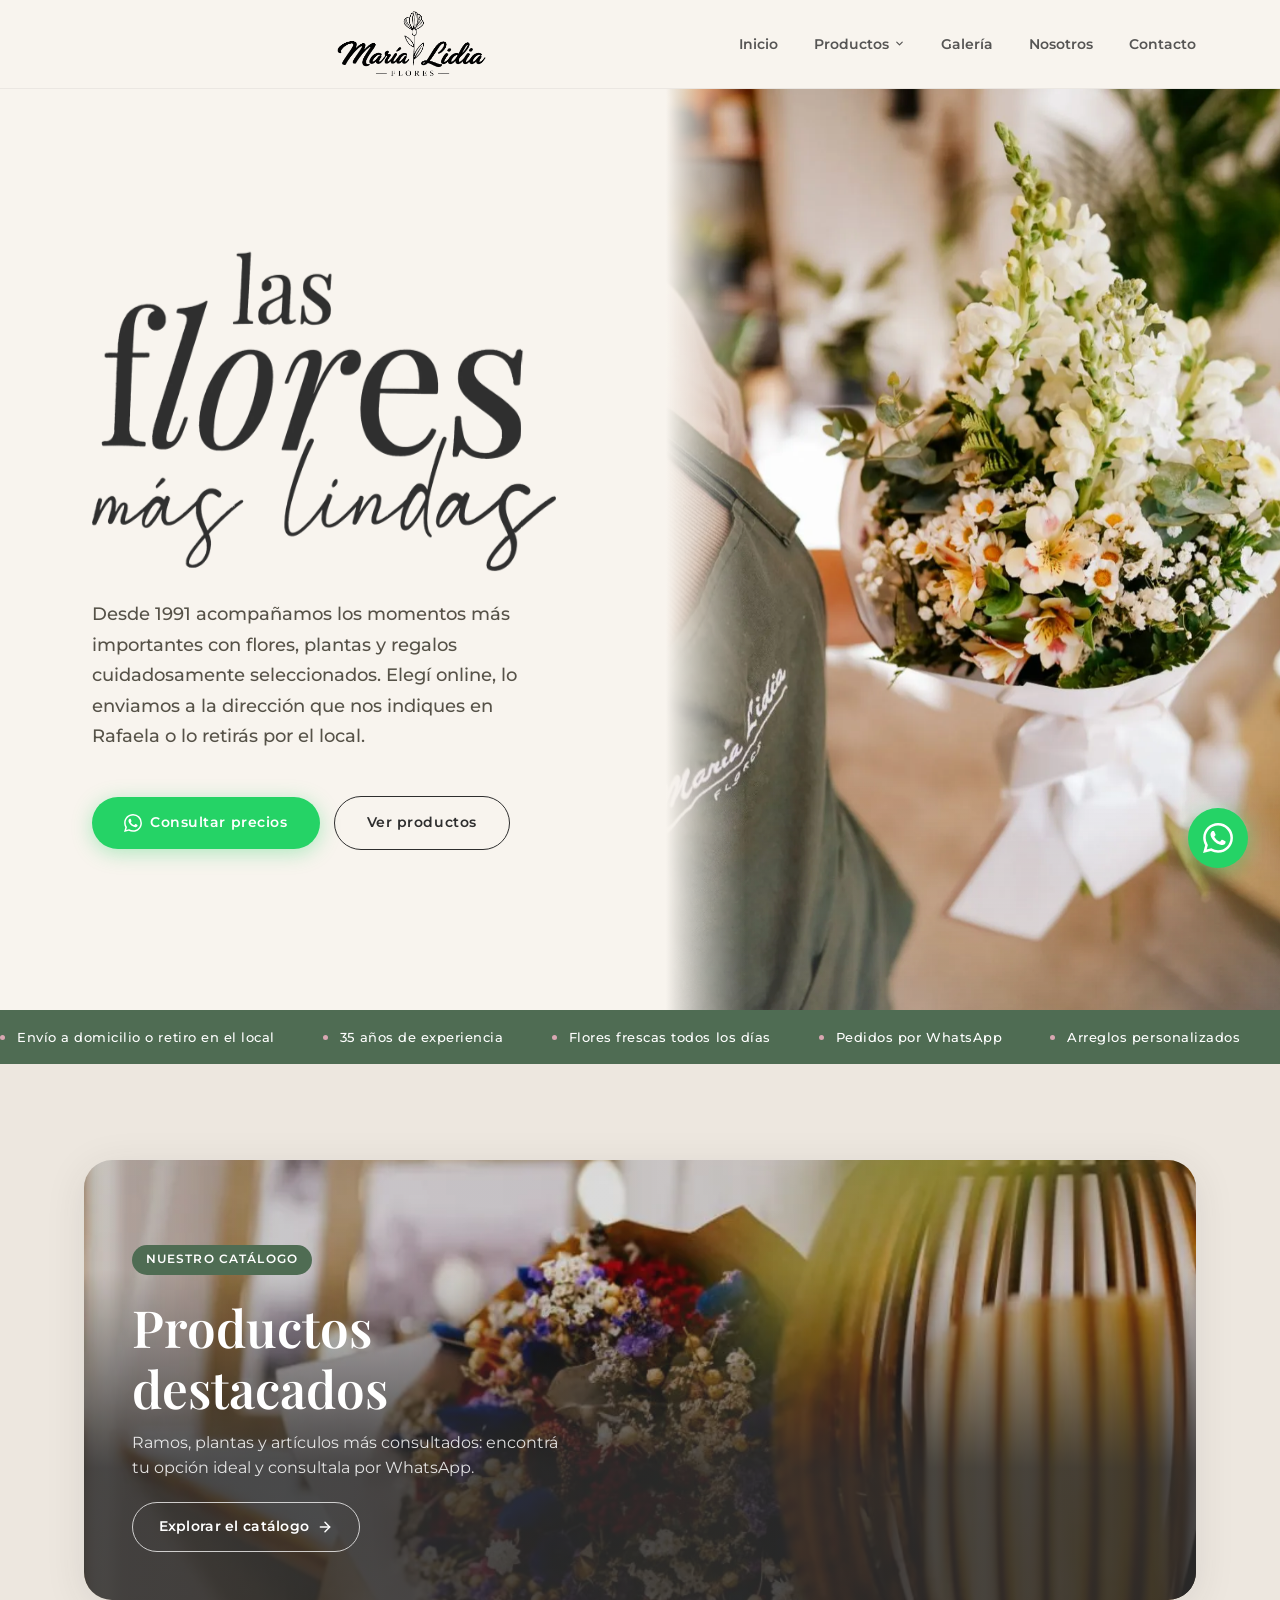
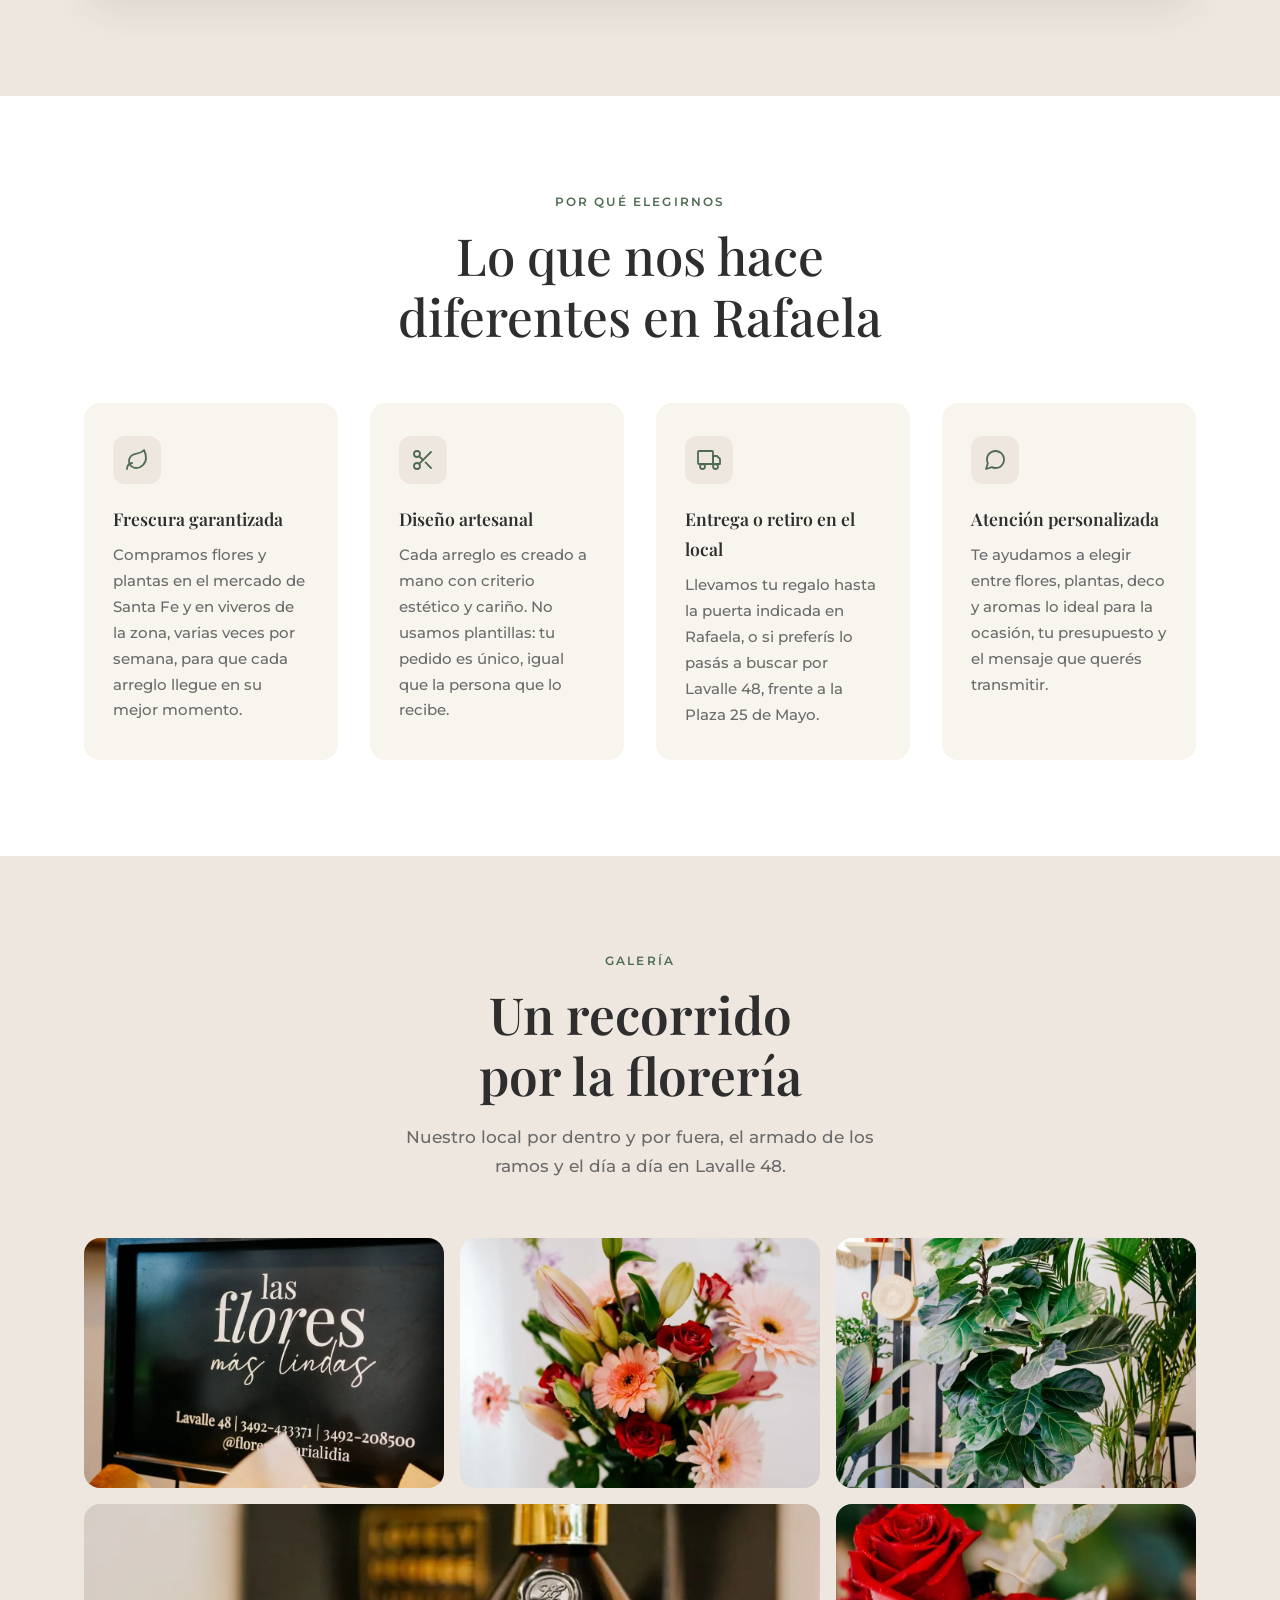
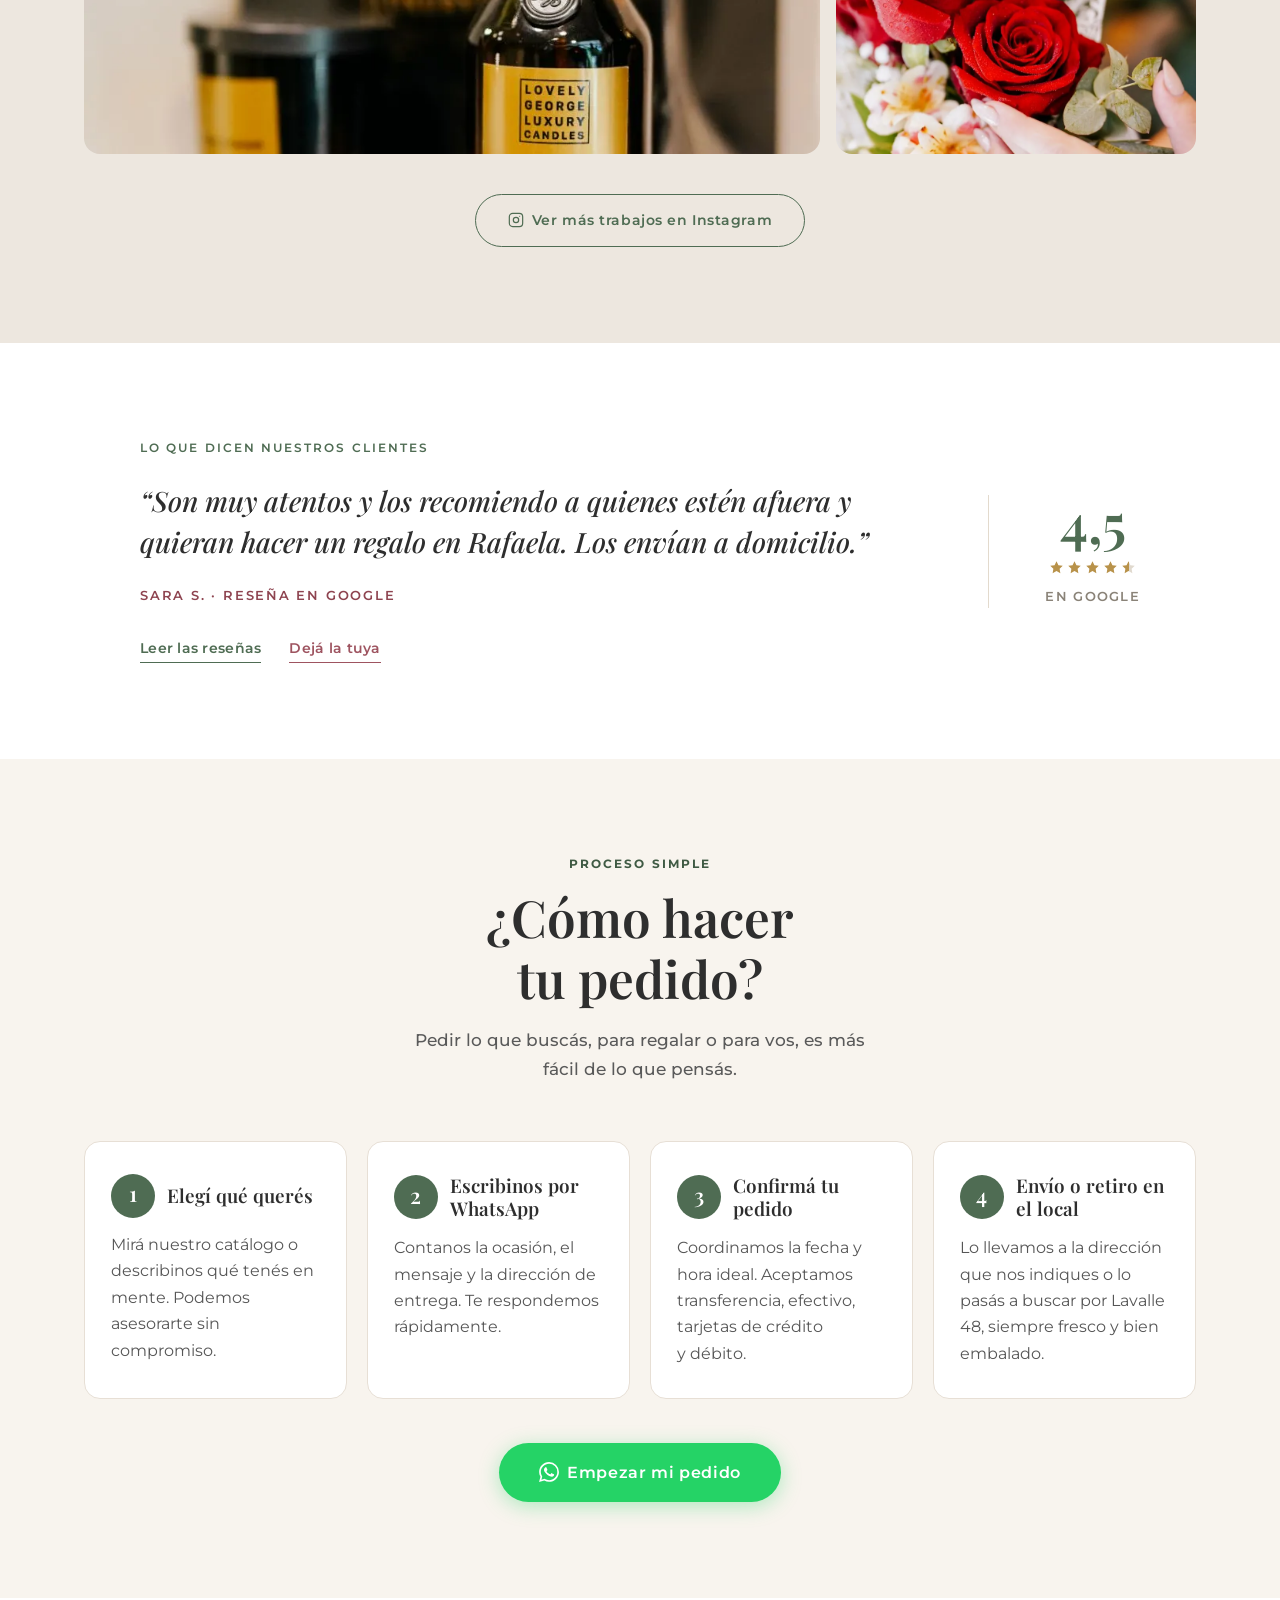
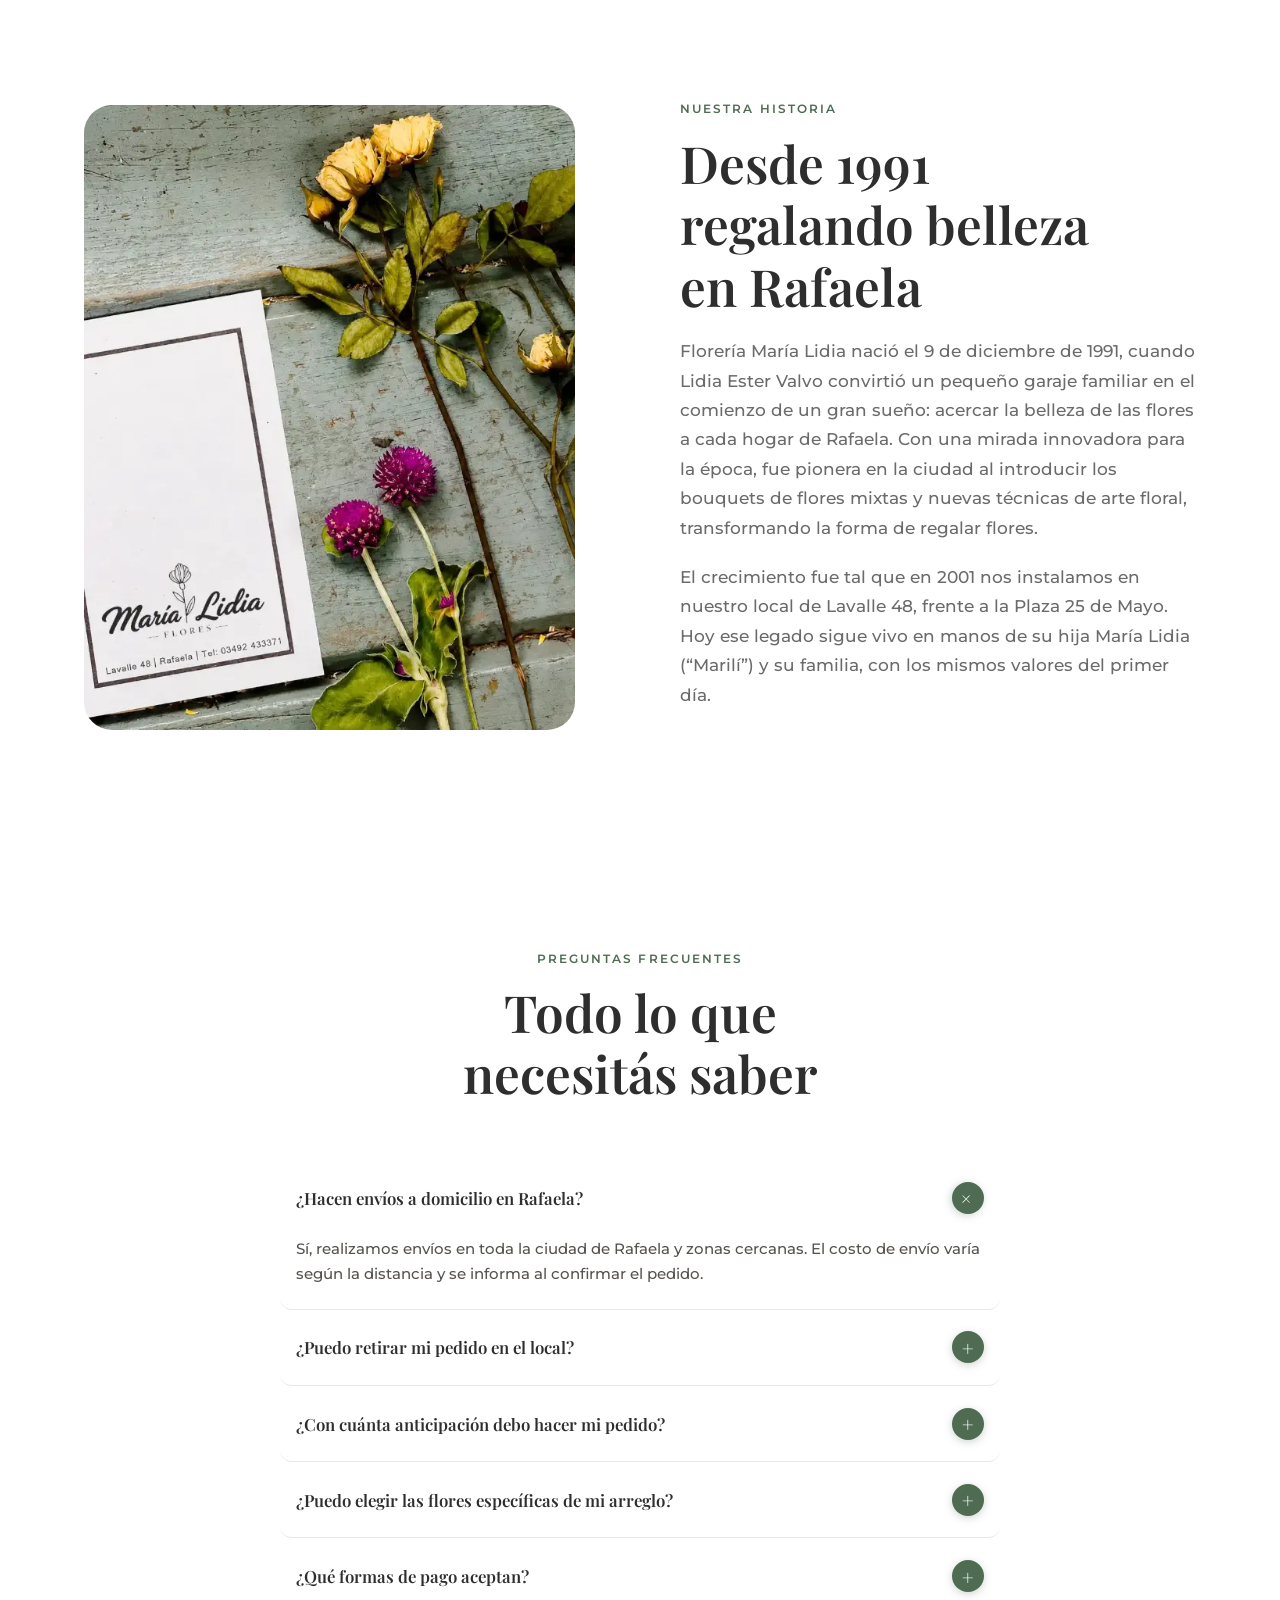
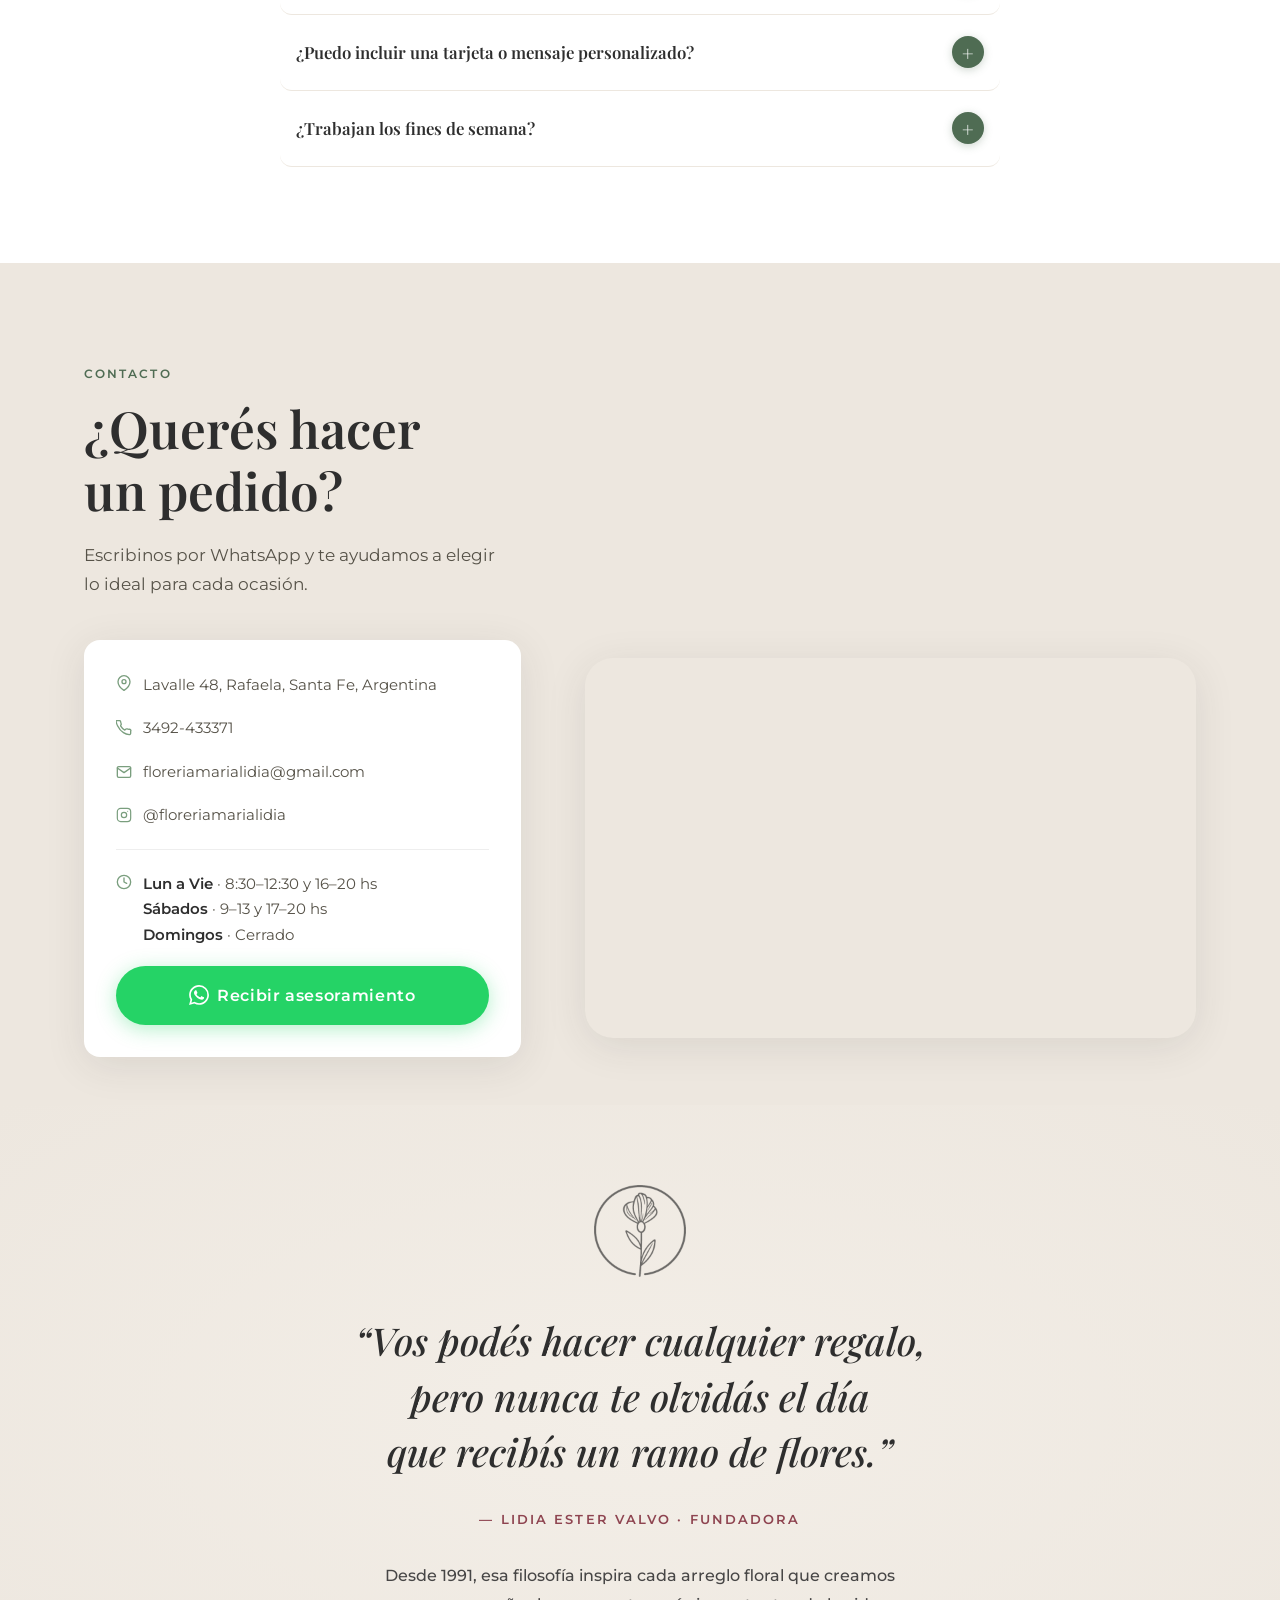
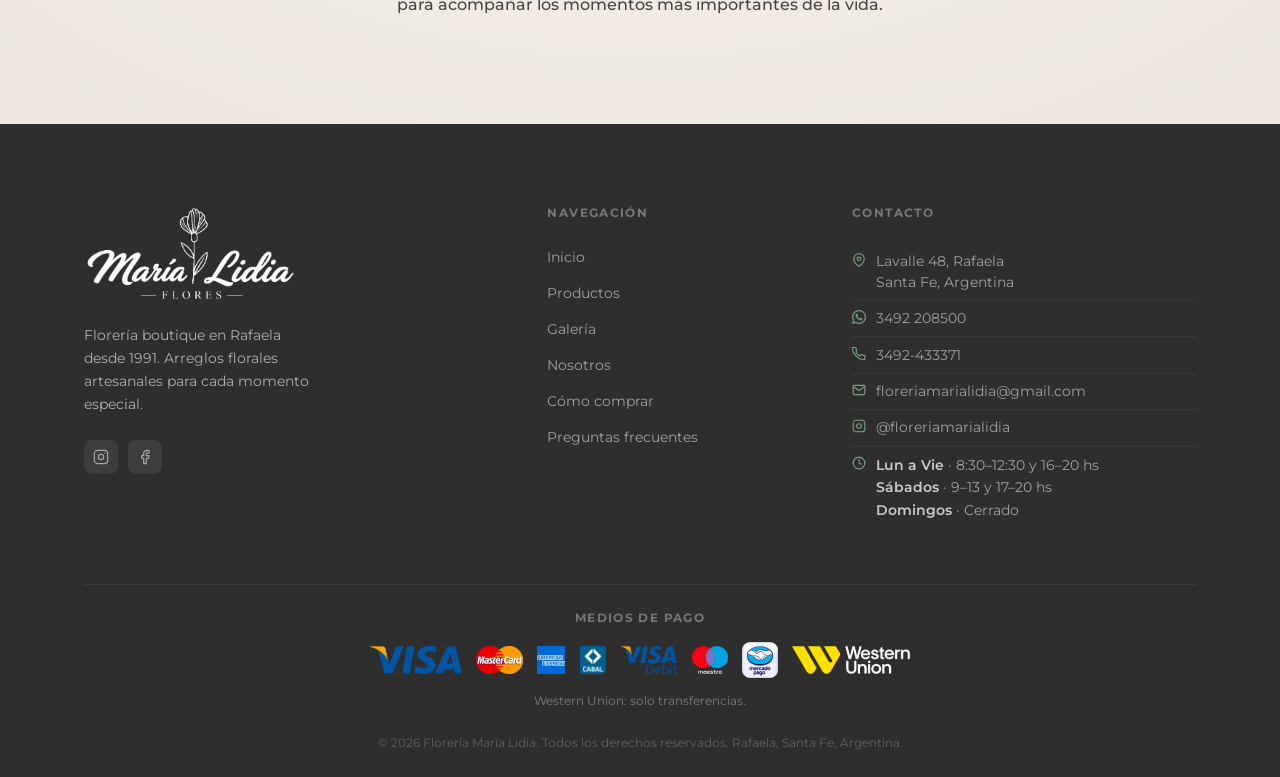
==== commit 00434d1c: "Add files via upload" ====
--- a/index.html
+++ b/index.html
@@ -207,7 +207,6 @@
         </div>
         <a href="#galeria">Galería</a>
         <a href="#nosotros">Nosotros</a>
-        <a href="#resenas">Reseñas</a>
         <a href="#contacto">Contacto</a>
       </div>
       <button class="hamburger" id="hamburger" aria-label="Abrir menú" aria-expanded="false" aria-controls="mobile-nav">
@@ -233,7 +232,6 @@
   </div>
   <a href="#galeria" class="mobile-link">Galería</a>
   <a href="#nosotros" class="mobile-link">Nosotros</a>
-  <a href="#resenas" class="mobile-link">Reseñas</a>
   <a href="#contacto" class="mobile-link">Contacto</a>
   <a href="https://wa.me/5493492208500?text=Hola!%20Quer%C3%ADa%20hacerles%20una%20consulta." class="btn btn-wapp" target="_blank" rel="noopener">Pedir por WhatsApp</a>
 </nav>
@@ -363,7 +361,7 @@
         <blockquote class="resenas-quote">&ldquo;Son muy atentos y los recomiendo a quienes estén afuera y quieran hacer un regalo en Rafaela. Los envían a domicilio.&rdquo;</blockquote>
         <div class="resenas-autor">Sara S. · Reseña en Google</div>
         <div class="resenas-links">
-          <a href="https://maps.google.com/?cid=12284963549800985976" target="_blank" rel="noopener" class="resenas-link-read">Leer las reseñas</a>
+          <a href="https://www.google.com/search?q=opiniones+de+floreria+maria+lidia&amp;si=APenkKm7iecQ4G6P-TsbSMFKIQtv3EFIqRAFw-i8uEbk55Z-_57smRpX88KUUgP2PQ2JEZUQOUfeSC3jwcrBqF09PMy8BUIbSO5t3DWnBjzjE6uLC7sMTOgphnFSjY97emrPNsgkYtJbGiXG4BkqLw1W3qT4Ju0Gzw%3D%3D" target="_blank" rel="noopener" class="resenas-link-read">Leer las reseñas</a>
           <a href="https://g.page/r/CXh1gpBC9XyqEBM/review" target="_blank" rel="noopener" class="resenas-link-write">Dejá la tuya</a>
         </div>
       </div>
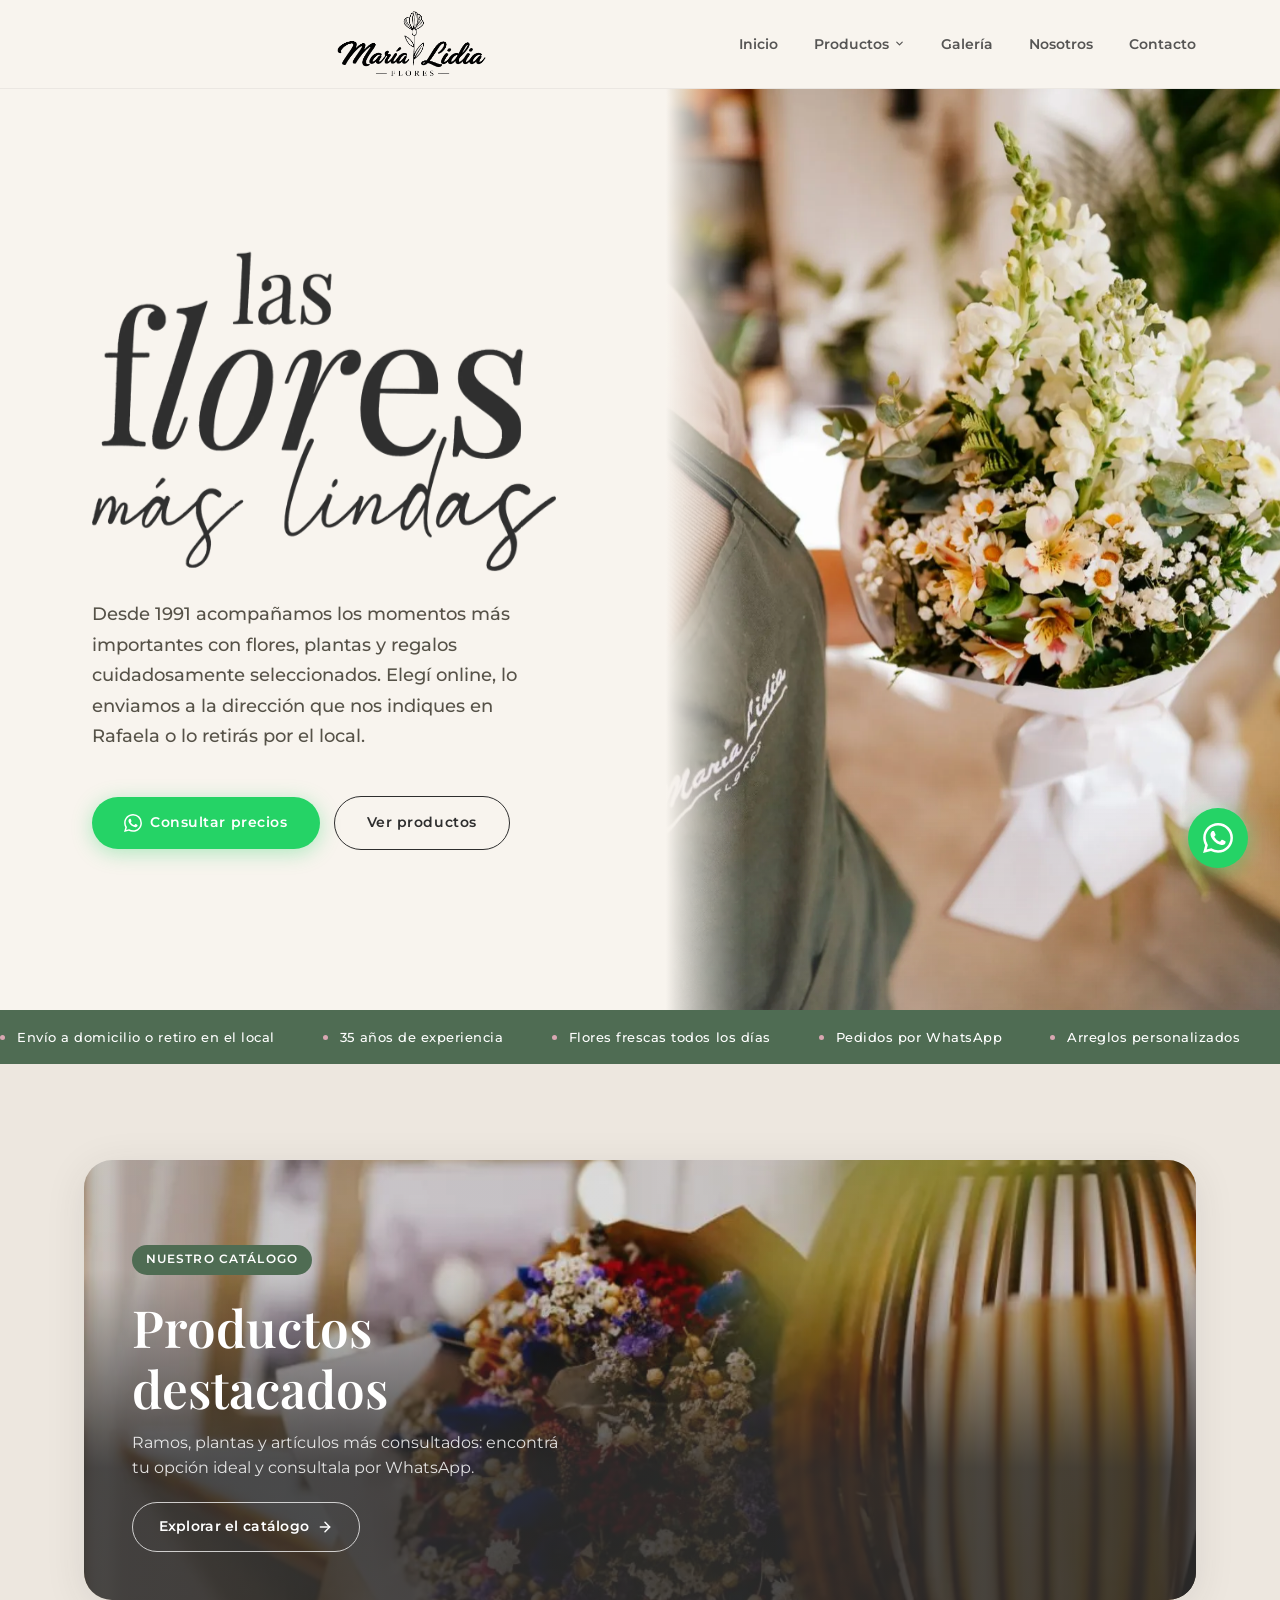
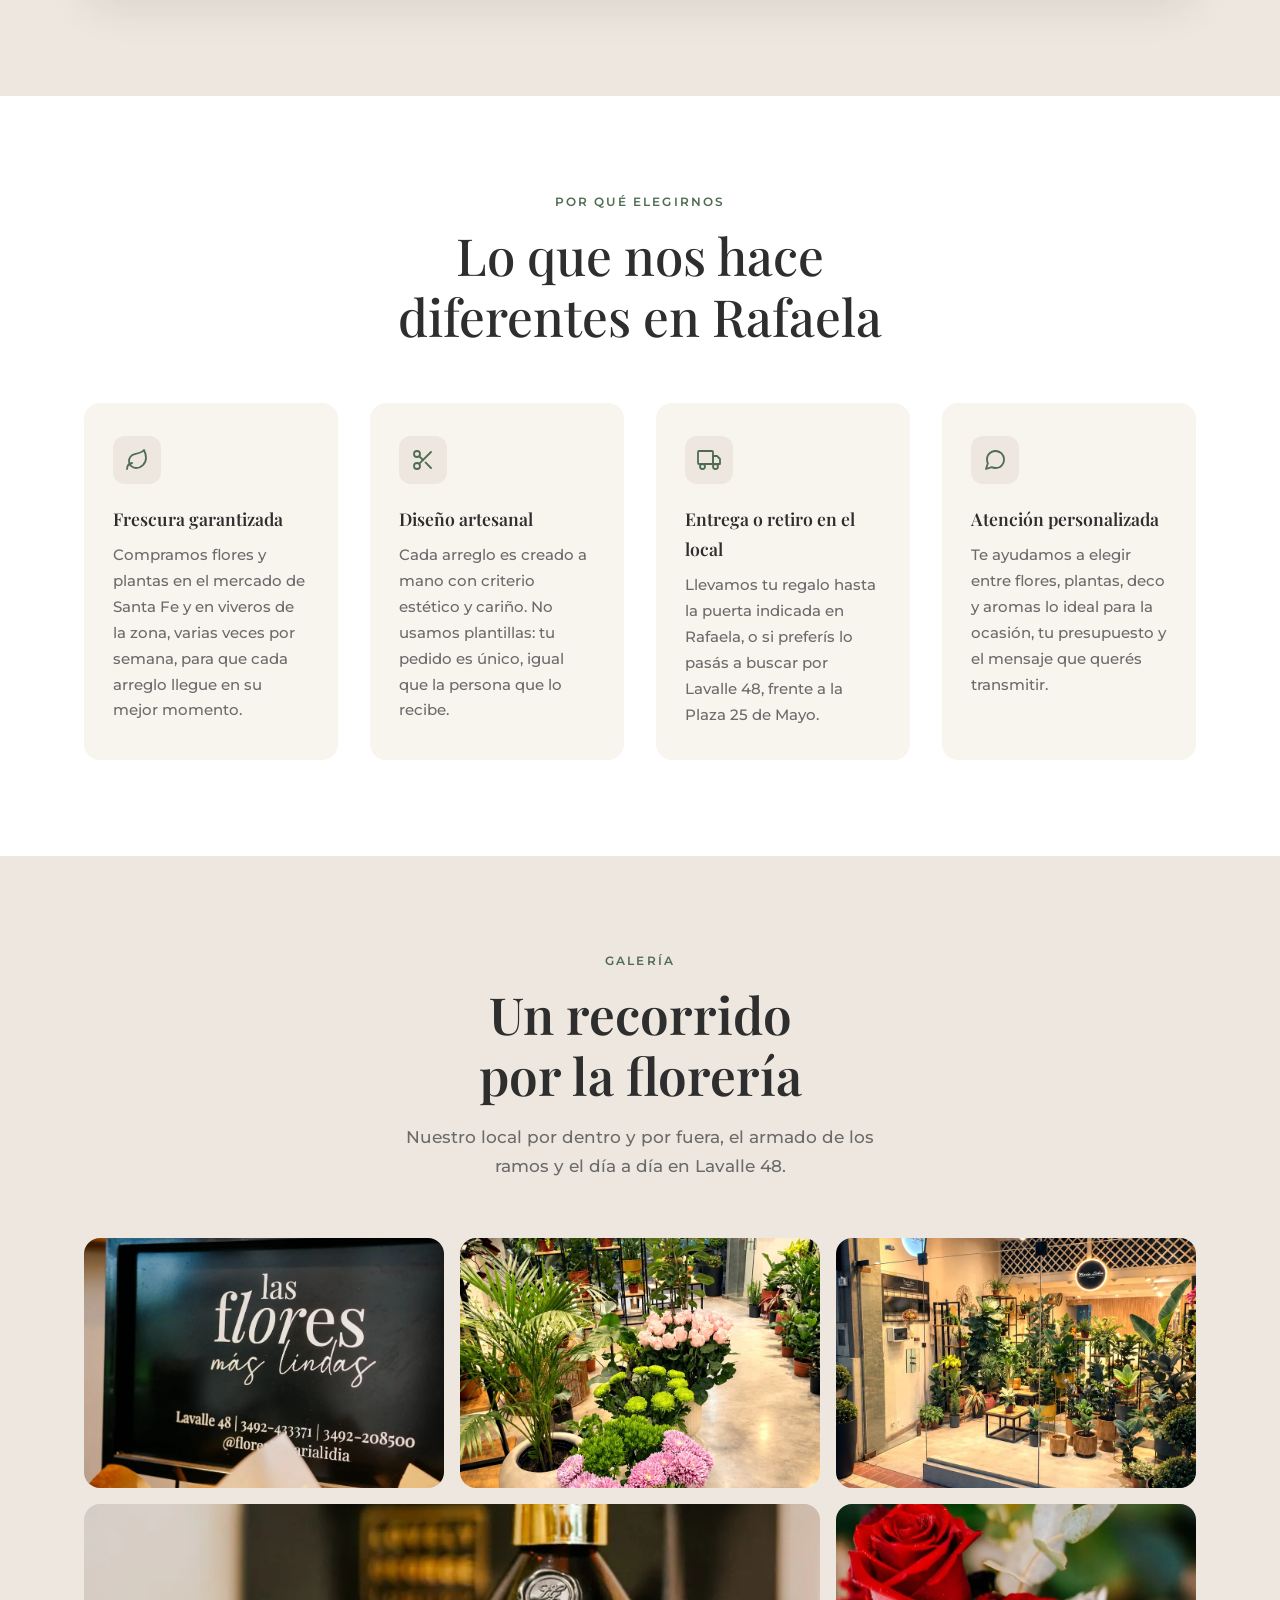
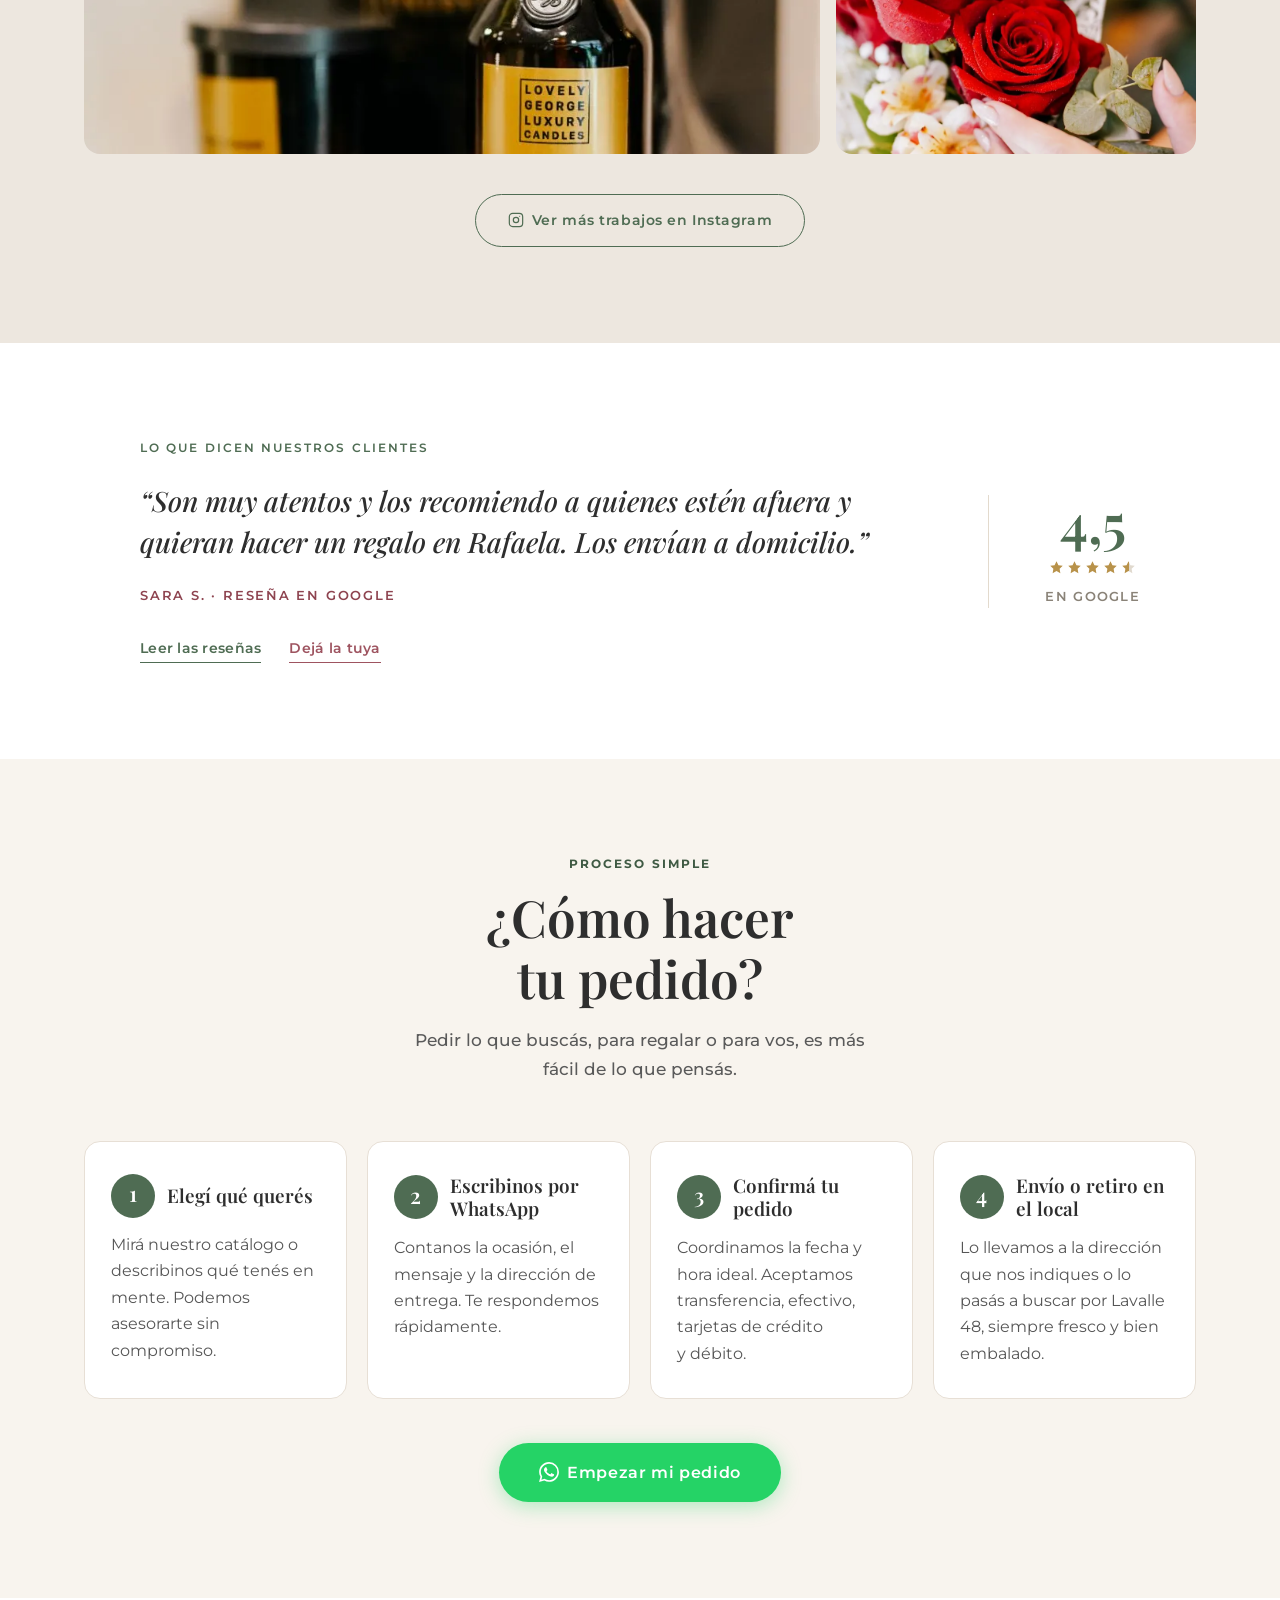
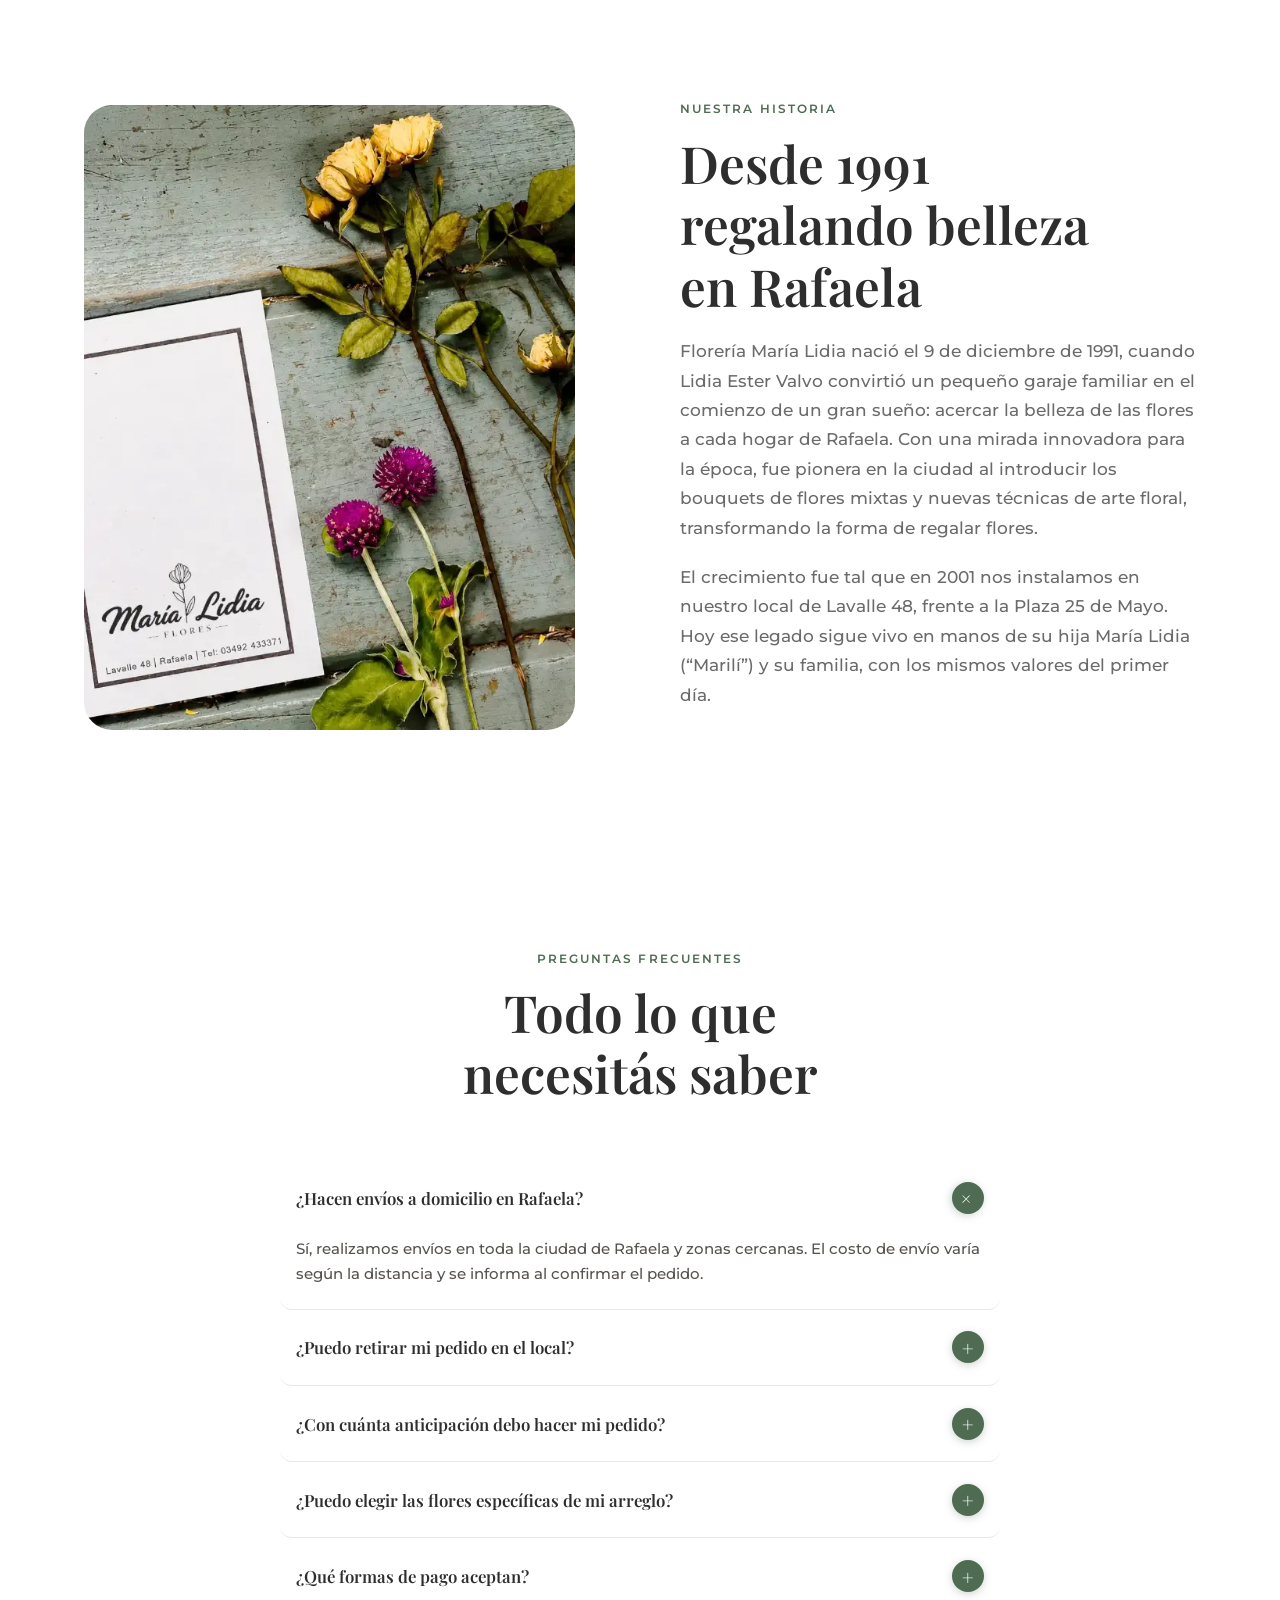
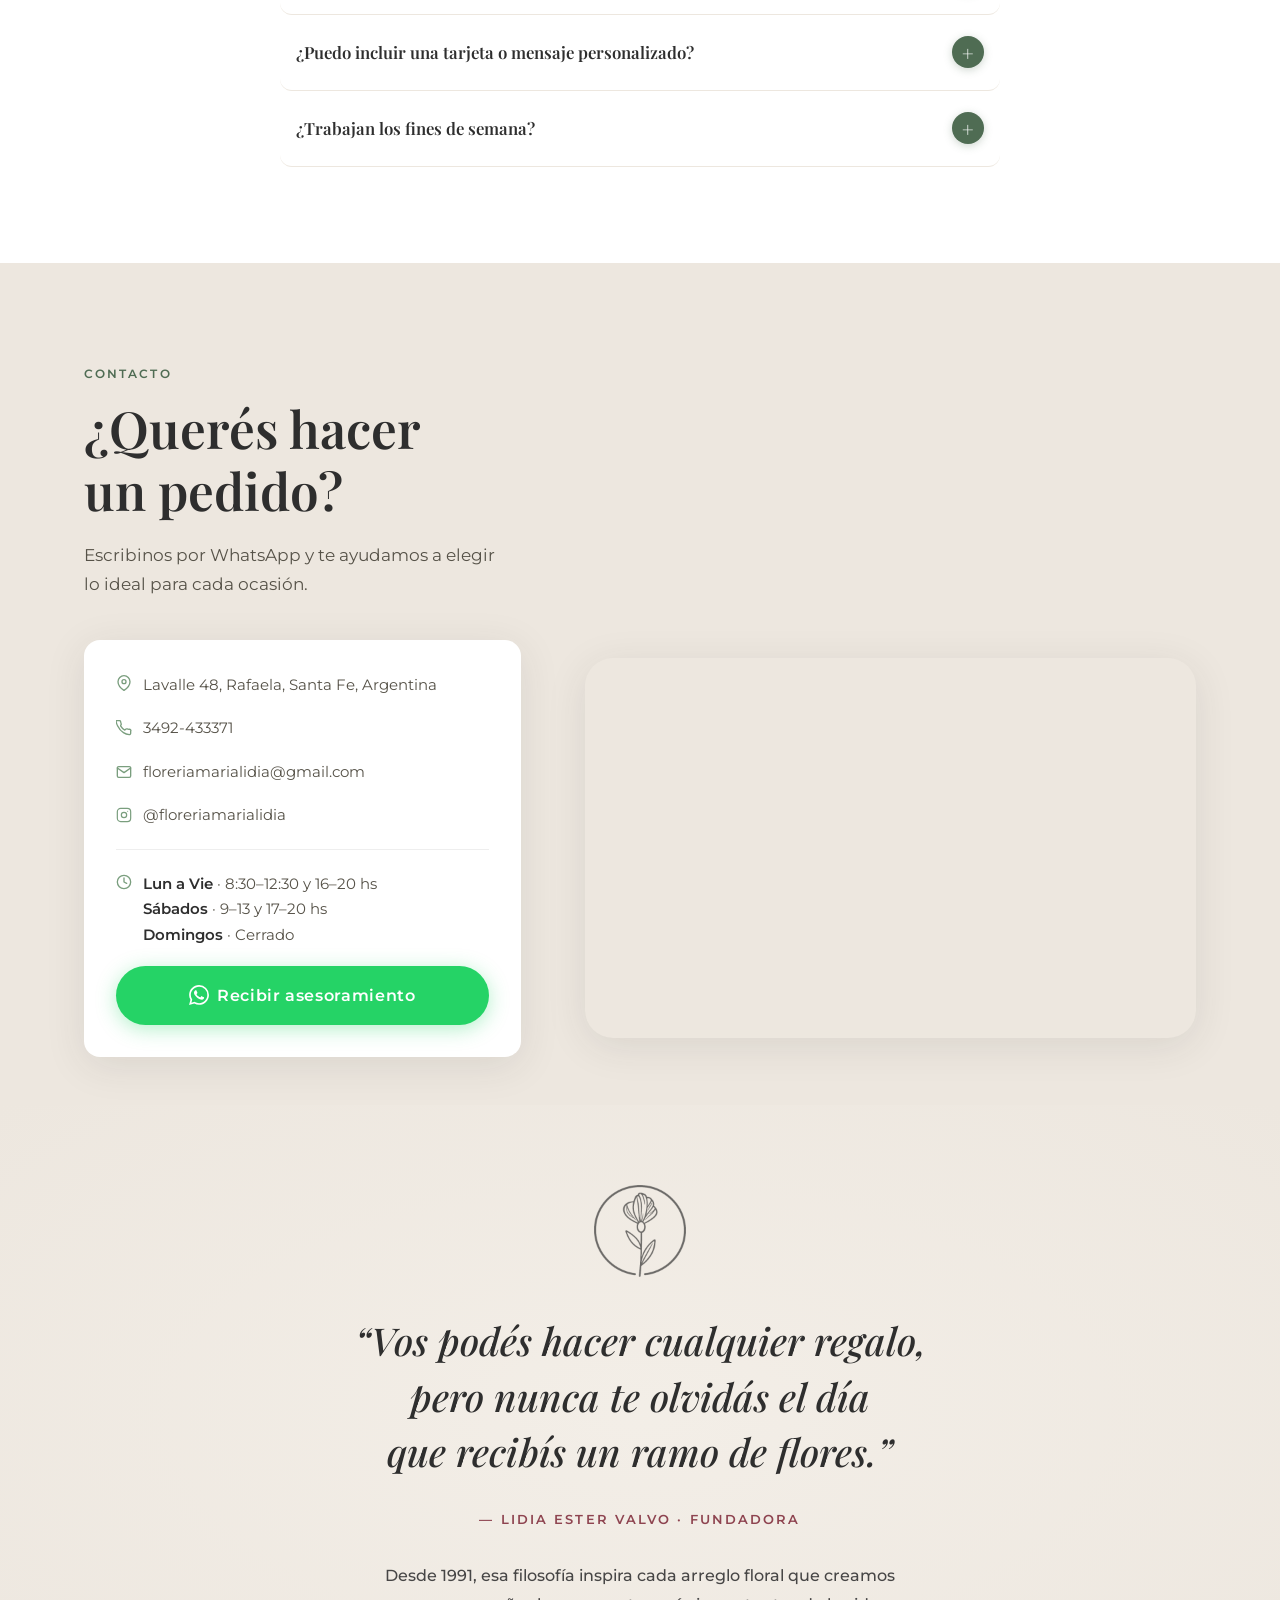
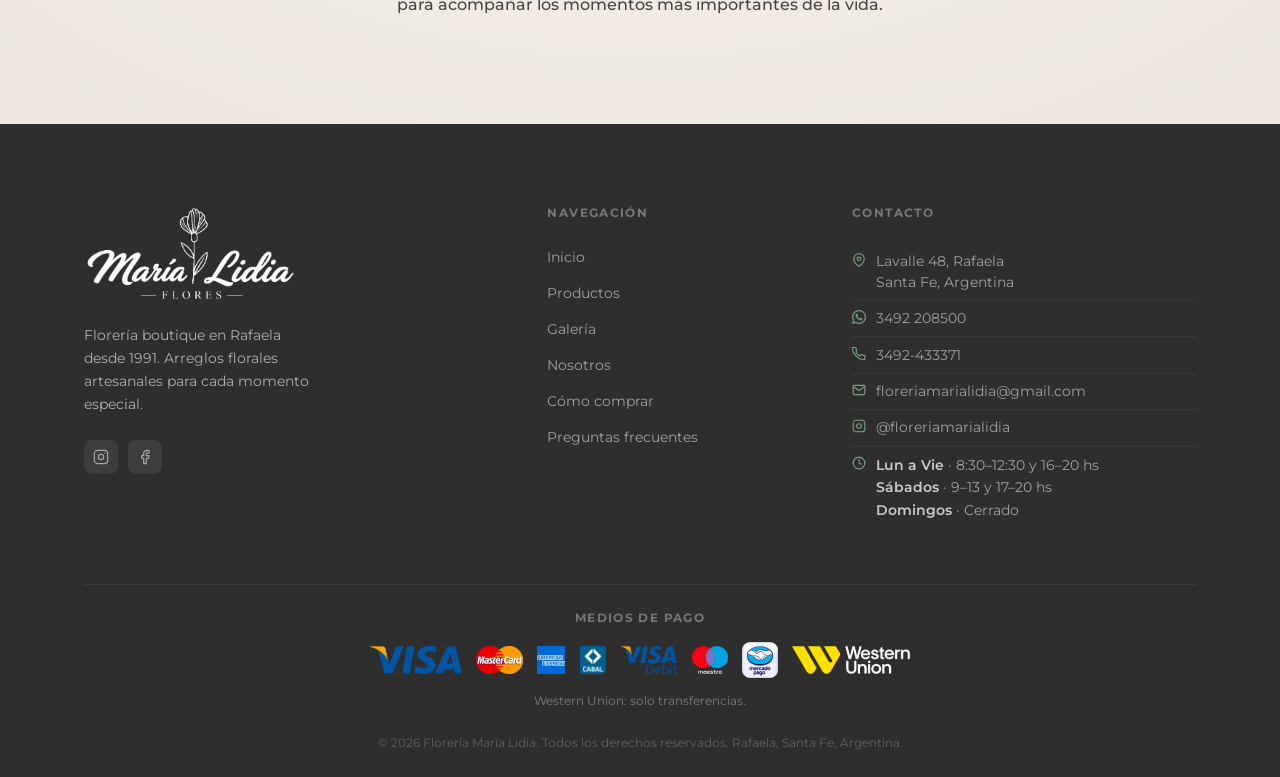
==== commit e6173862: "Add files via upload" ====
--- a/index.html
+++ b/index.html
@@ -330,8 +330,8 @@
     </div>
     <div class="gallery-grid reveal">
       <div class="gallery-item g1" tabindex="0" role="button" aria-label="Ampliar imagen"><img width="933" height="1400" src="img/16-pizarra-las-flores-mas-lindas-co.webp" alt="Pizarra las flores más lindas con ramitos de flores secas" loading="lazy"></div>
-      <div class="gallery-item g2" tabindex="0" role="button" aria-label="Ampliar imagen"><img width="933" height="1400" src="img/17-ramo-de-gerberas-rosas-y-rosas-r.webp" alt="Ramo de gerberas rosas y rosas rojas en mano" loading="lazy"></div>
-      <div class="gallery-item g3" tabindex="0" role="button" aria-label="Ampliar imagen"><img width="933" height="1400" src="img/18-plantas-de-interior-ficus-lyrata.webp" alt="Plantas de interior: ficus lyrata y palmera" loading="lazy"></div>
+      <div class="gallery-item g2" tabindex="0" role="button" aria-label="Ampliar imagen"><img width="933" height="1400" src="img/50-interior-del-local-floreria-maria-lidia.webp" alt="Interior del local con rosas, crisantemos y plantas — Florería María Lidia" loading="lazy"></div>
+      <div class="gallery-item g3" tabindex="0" role="button" aria-label="Ampliar imagen"><img width="933" height="1400" src="img/49-frente-del-local-floreria-maria-lidia.webp" alt="Frente del local de Florería María Lidia en Lavalle 48" loading="lazy"></div>
       <div class="gallery-item g4" tabindex="0" role="button" aria-label="Ampliar imagen"><img width="933" height="1400" src="img/19-velas-y-home-spray-en-el-local.webp" alt="Velas y home spray en el local" loading="lazy"></div>
       <div class="gallery-item g5" tabindex="0" role="button" aria-label="Ampliar imagen"><img width="933" height="1400" src="img/20-rosas-rojas-frescas-en-primer-pl.webp" alt="Rosas rojas frescas en primer plano" loading="lazy"></div>
       <div class="gallery-item g6 gallery-extra"><img width="933" height="1400" src="img/21-bolsa-de-regalo-negra.webp" alt="Bolsa de regalo negra" loading="lazy"></div>
@@ -583,7 +583,7 @@
 
 <!-- WHATSAPP FLOAT -->
 <div class="wapp-float">
-  <span class="wapp-tooltip">¡Hablemos por WhatsApp!</span>
+  <span class="wapp-tooltip">Asesoramiento personalizado</span>
   <a href="https://wa.me/5493492208500?text=Hola!%20Quer%C3%ADa%20hacerles%20una%20consulta." class="wapp-btn" target="_blank" rel="noopener" aria-label="Contactar por WhatsApp">
     <svg viewBox="0 0 24 24"><path d="M17.472 14.382c-.297-.149-1.758-.867-2.03-.967-.273-.099-.471-.148-.67.15-.197.297-.767.966-.94 1.164-.173.199-.347.223-.644.075-.297-.15-1.255-.463-2.39-1.475-.883-.788-1.48-1.761-1.653-2.059-.173-.297-.018-.458.13-.606.134-.133.298-.347.446-.52.149-.174.198-.298.298-.497.099-.198.05-.371-.025-.52-.075-.149-.669-1.612-.916-2.207-.242-.579-.487-.5-.669-.51-.173-.008-.371-.01-.57-.01-.198 0-.52.074-.792.372-.272.297-1.04 1.016-1.04 2.479 0 1.462 1.065 2.875 1.213 3.074.149.198 2.096 3.2 5.077 4.487.709.306 1.262.489 1.694.625.712.227 1.36.195 1.871.118.571-.085 1.758-.719 2.006-1.413.248-.694.248-1.289.173-1.413-.074-.124-.272-.198-.57-.347m-5.421 7.403h-.004a9.87 9.87 0 01-5.031-1.378l-.361-.214-3.741.982.998-3.648-.235-.374a9.86 9.86 0 01-1.51-5.26c.001-5.45 4.436-9.884 9.888-9.884 2.64 0 5.122 1.03 6.988 2.898a9.825 9.825 0 012.893 6.994c-.003 5.45-4.437 9.884-9.885 9.884m8.413-18.297A11.815 11.815 0 0012.05 0C5.495 0 .16 5.335.157 11.892c0 2.096.547 4.142 1.588 5.945L.057 24l6.305-1.654a11.882 11.882 0 005.683 1.448h.005c6.554 0 11.89-5.335 11.893-11.893a11.821 11.821 0 00-3.48-8.413Z"></path></svg>
   </a>
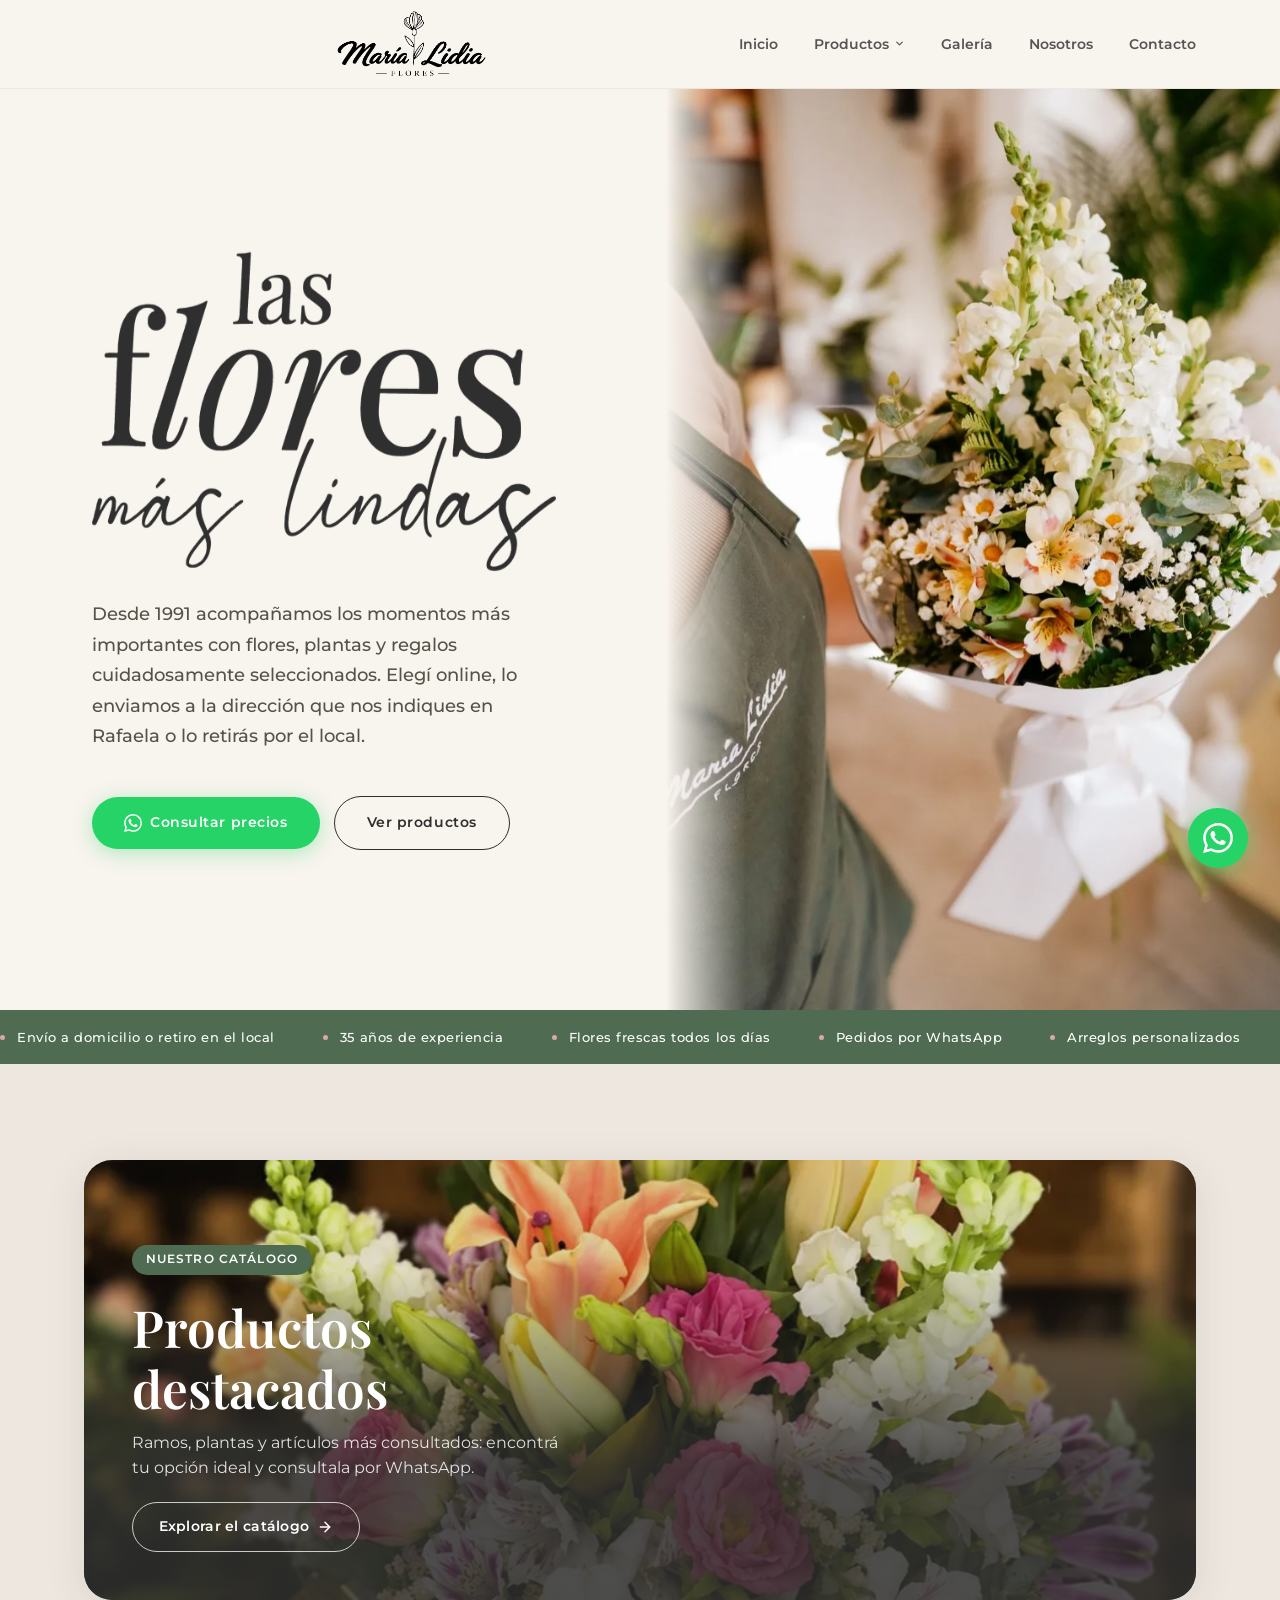
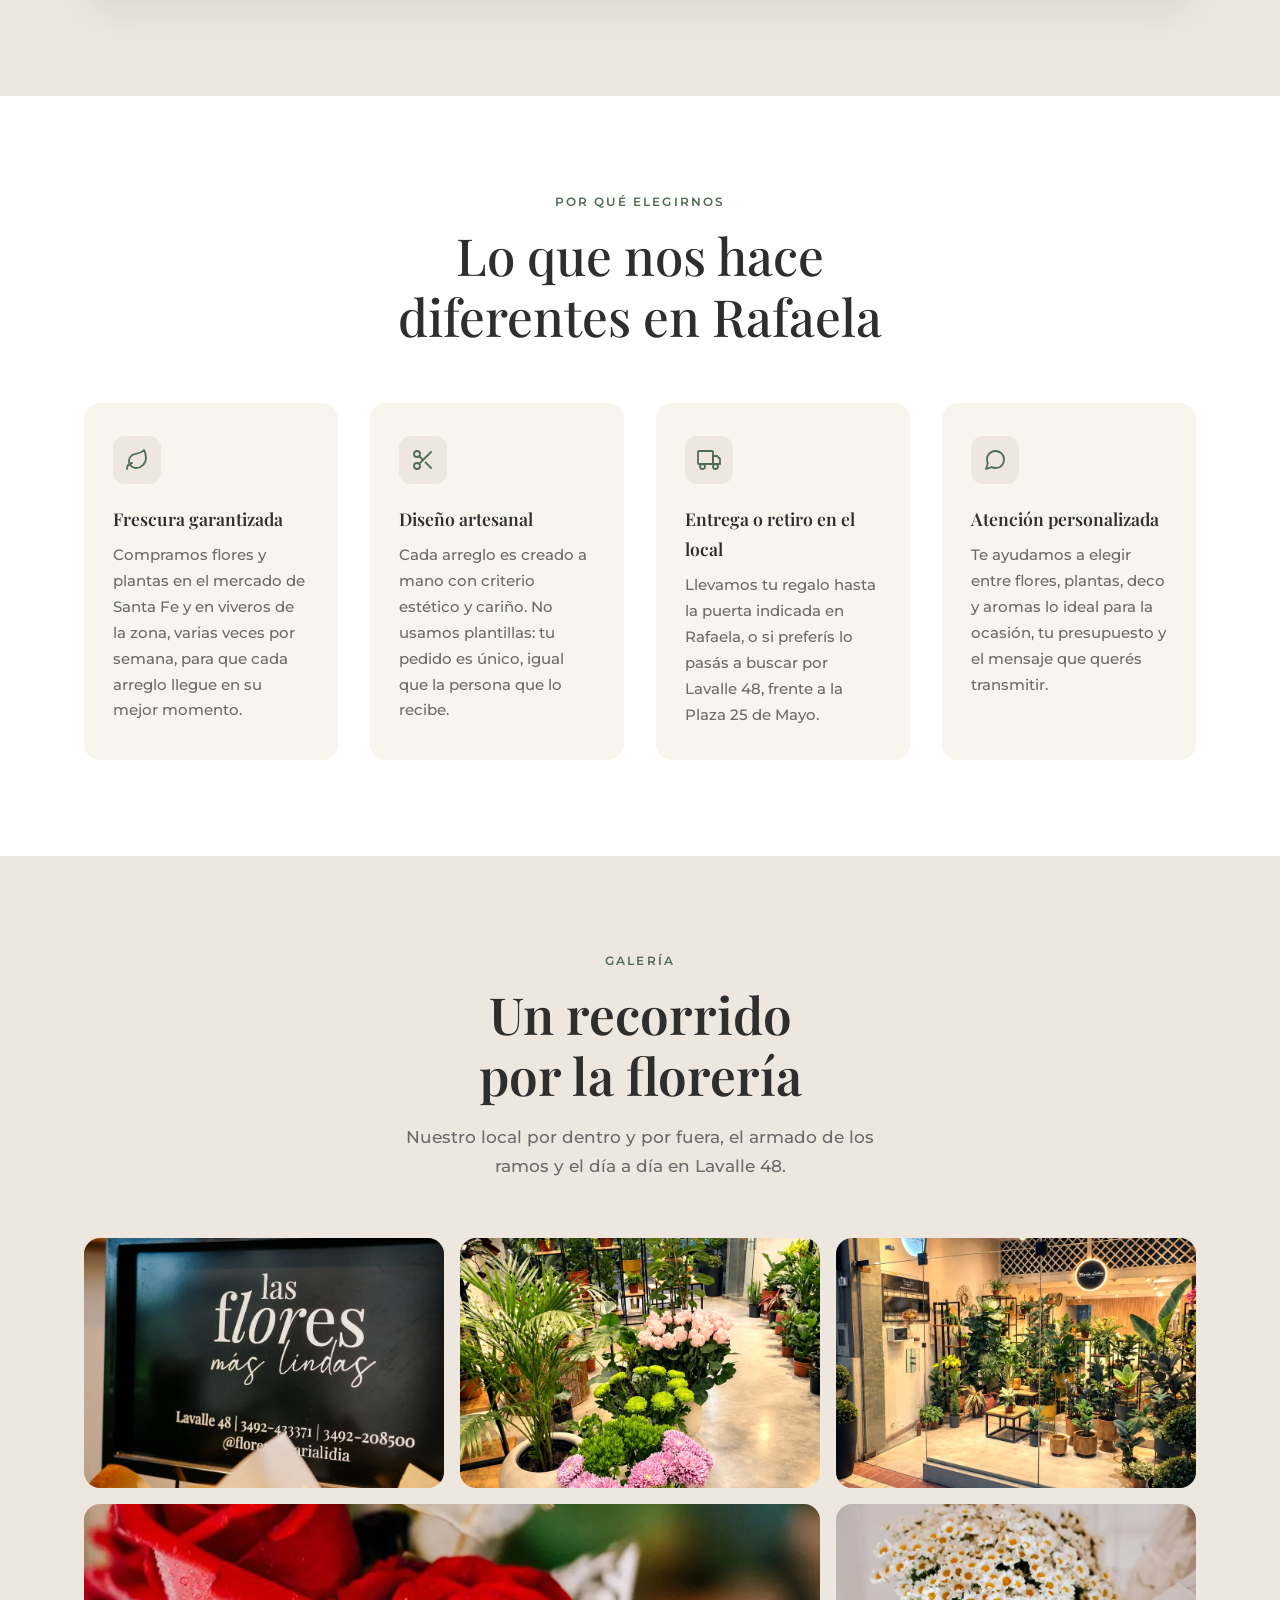
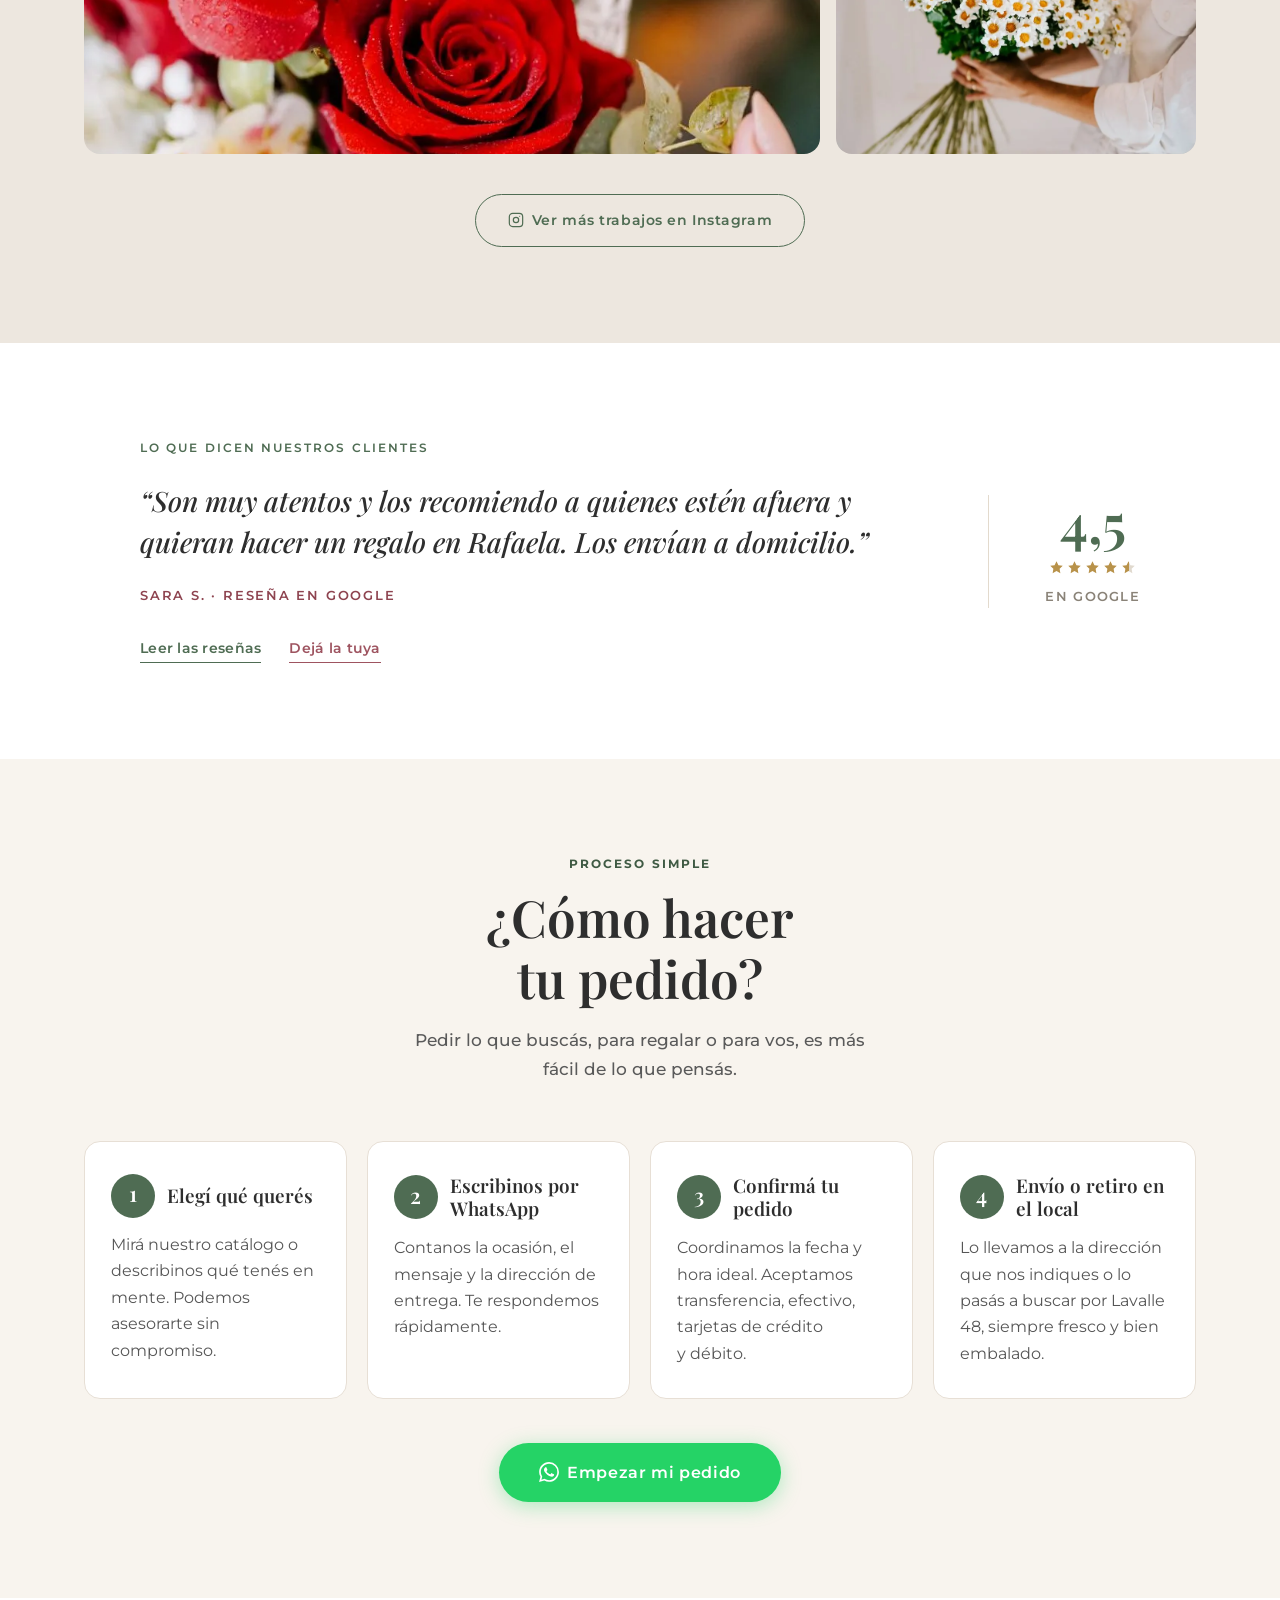
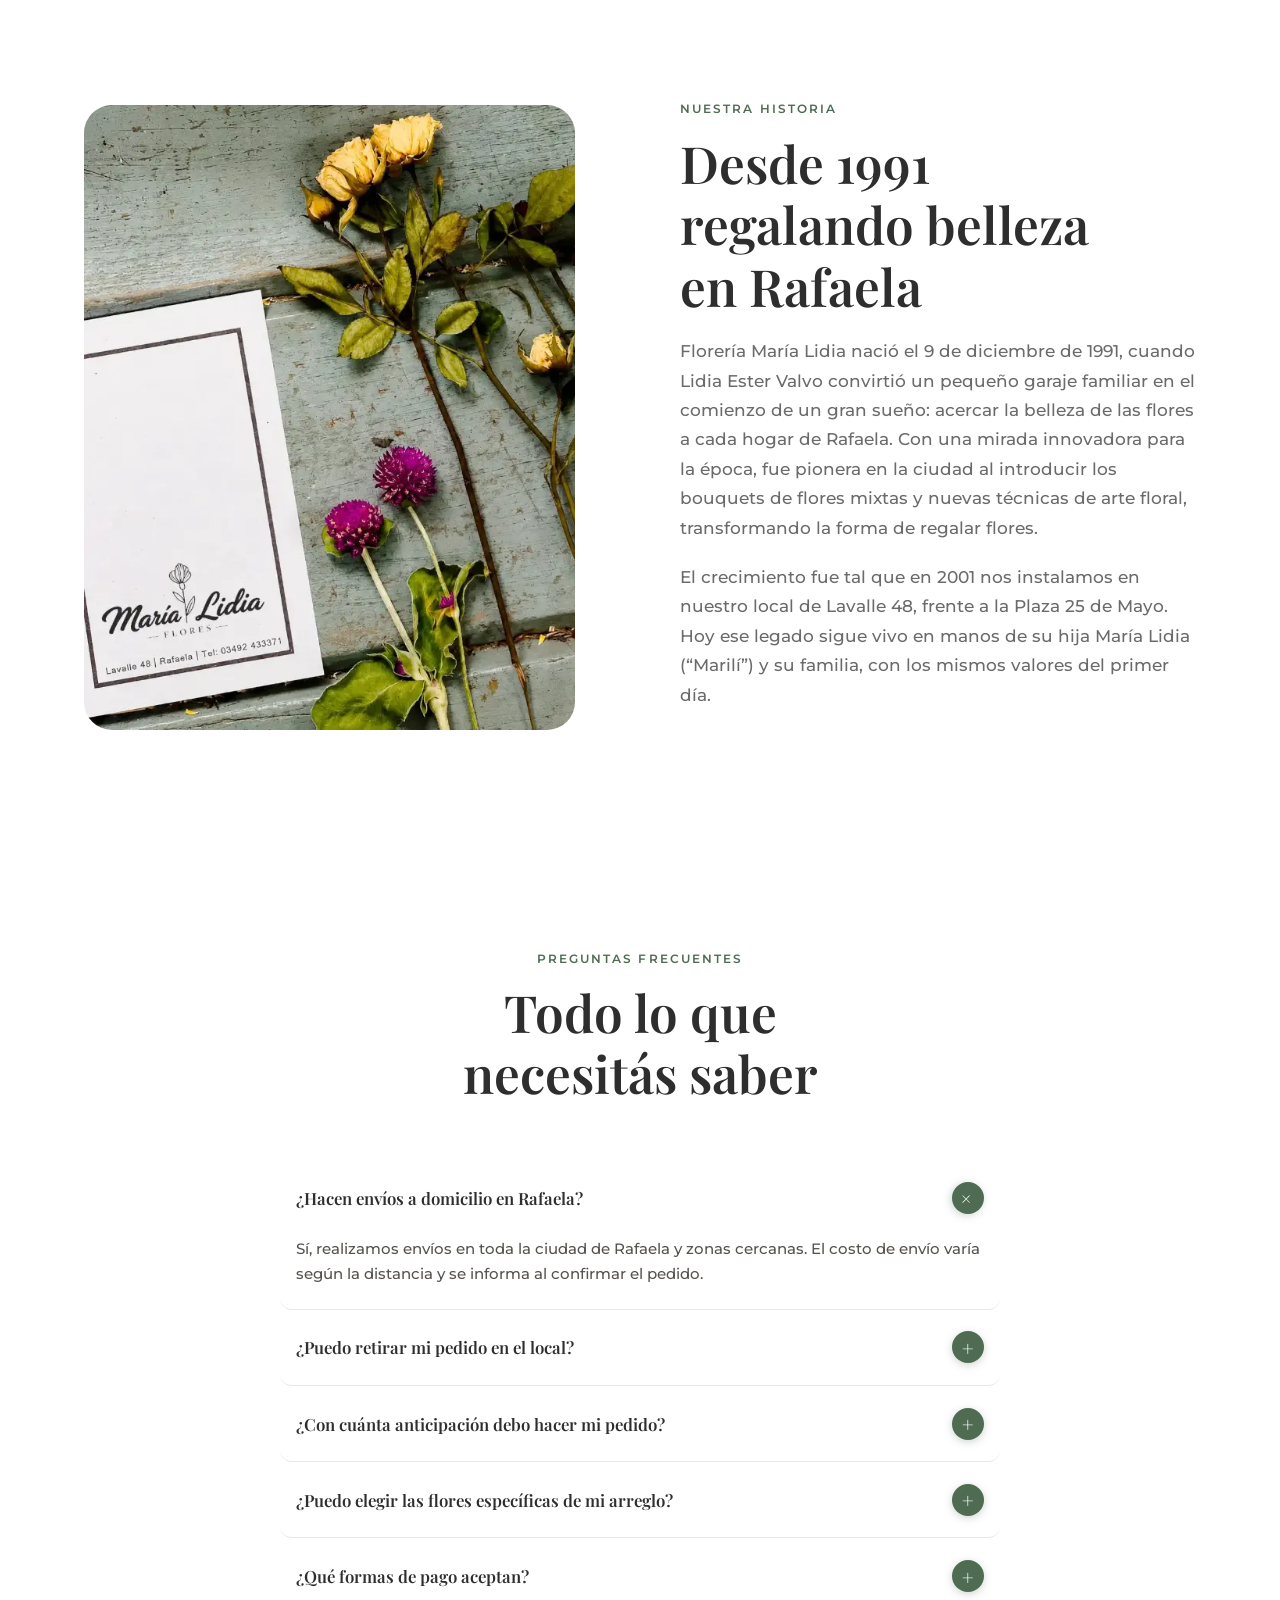
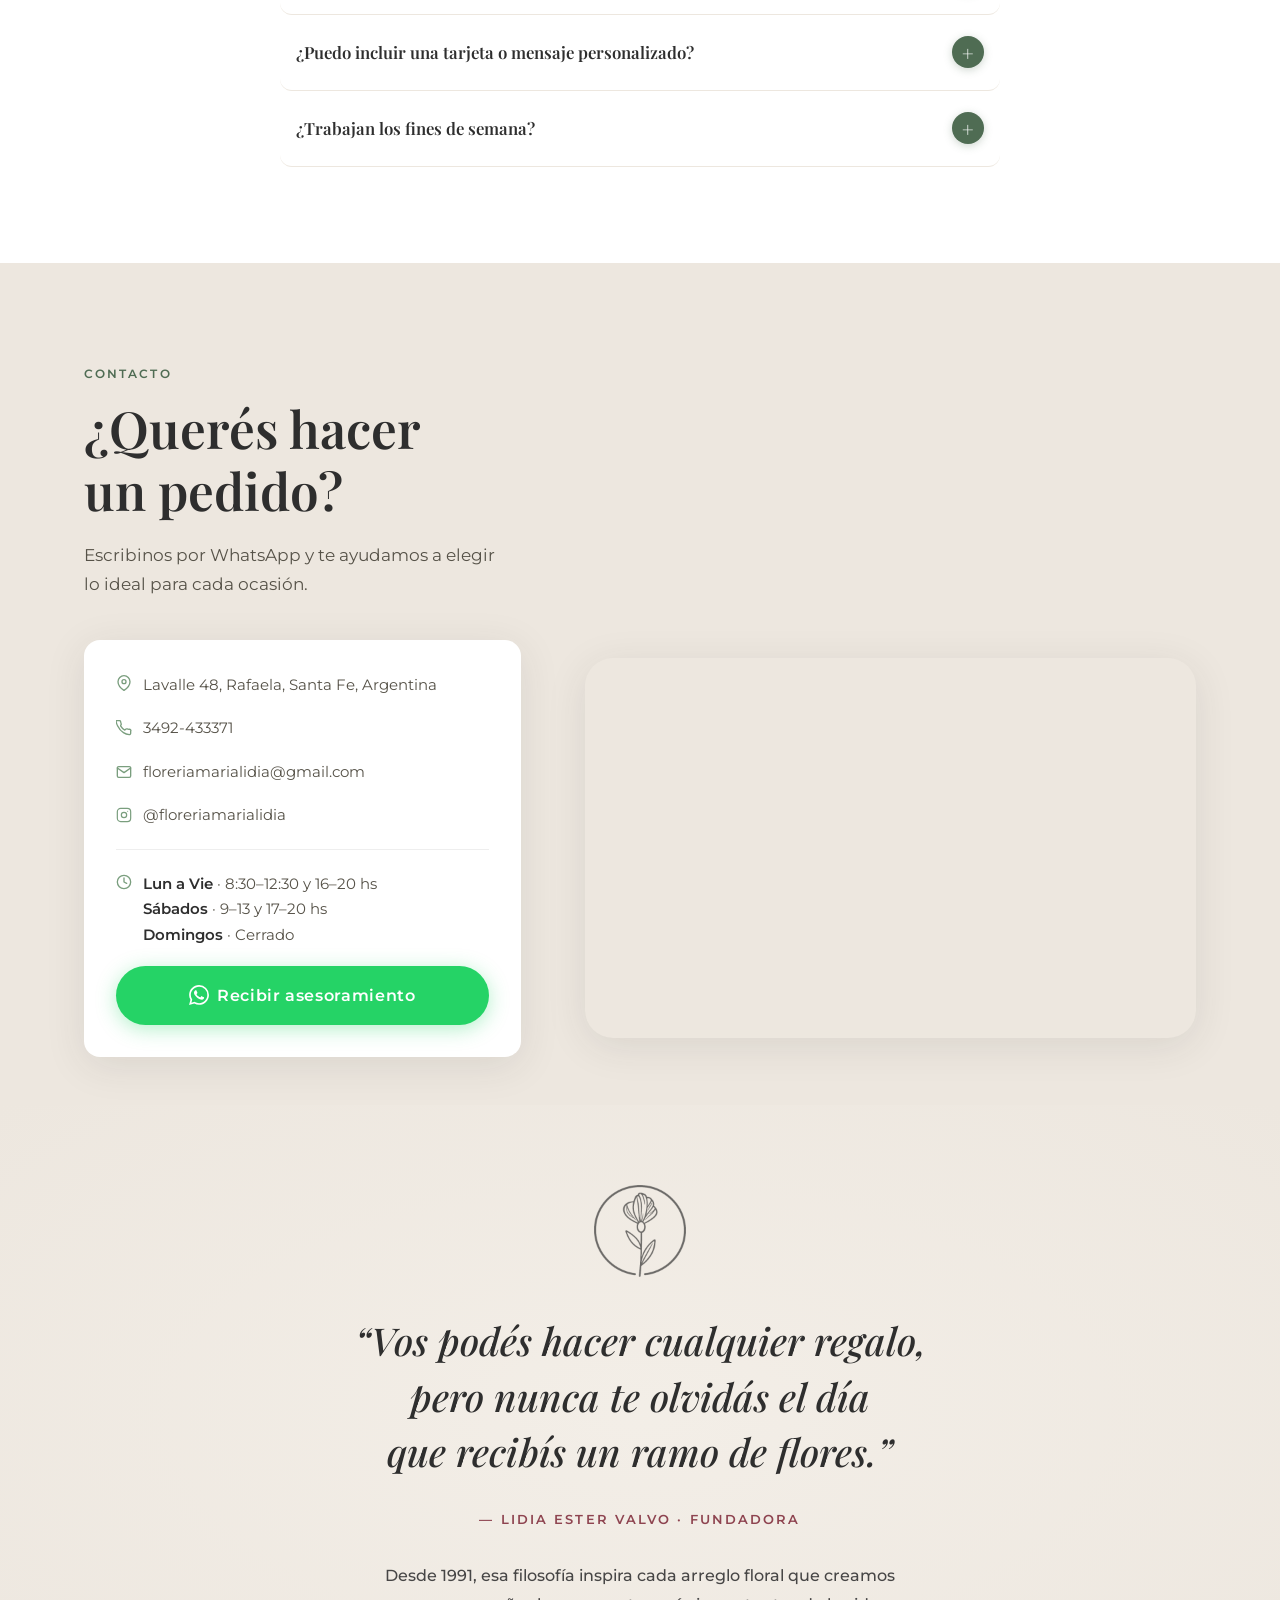
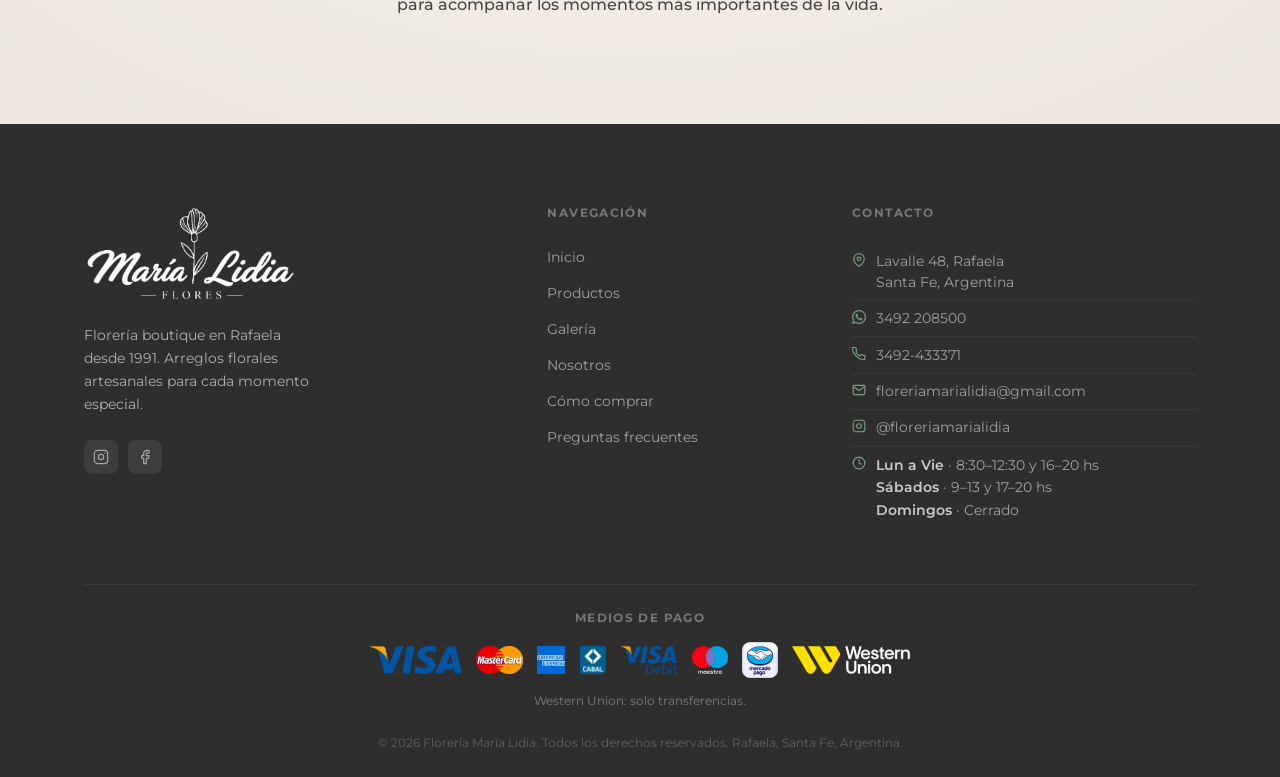
==== commit c7d81a94: "Add files via upload" ====
--- a/index.html
+++ b/index.html
@@ -287,7 +287,7 @@
 <section id="productos" class="section" role="region" aria-labelledby="productos-title">
   <div class="container">
     <a href="productos.html" class="products-teaser reveal" aria-label="Ver el catálogo de productos destacados">
-      <img width="933" height="1400" src="img/27-ramo-de-flores-secas-en-estanter.webp" alt="Productos destacados de Florería María Lidia: ramos, plantas, deco y aromas">
+      <img width="900" height="1572" src="img/82-bouquet-especial-floreria-maria-lidia.webp" style="object-position:center 32%" alt="Productos destacados de Florería María Lidia: ramos, plantas, deco y aromas">
       <div class="products-teaser-overlay">
         <span class="service-tag">Nuestro catálogo</span>
         <h2 class="display-lg" id="productos-title" style="color:var(--white);">Productos<br>destacados</h2>
@@ -332,16 +332,10 @@
       <div class="gallery-item g1" tabindex="0" role="button" aria-label="Ampliar imagen"><img width="933" height="1400" src="img/16-pizarra-las-flores-mas-lindas-co.webp" alt="Pizarra las flores más lindas con ramitos de flores secas" loading="lazy"></div>
       <div class="gallery-item g2" tabindex="0" role="button" aria-label="Ampliar imagen"><img width="933" height="1400" src="img/50-interior-del-local-floreria-maria-lidia.webp" alt="Interior del local con rosas, crisantemos y plantas — Florería María Lidia" loading="lazy"></div>
       <div class="gallery-item g3" tabindex="0" role="button" aria-label="Ampliar imagen"><img width="933" height="1400" src="img/49-frente-del-local-floreria-maria-lidia.webp" alt="Frente del local de Florería María Lidia en Lavalle 48" loading="lazy"></div>
-      <div class="gallery-item g4" tabindex="0" role="button" aria-label="Ampliar imagen"><img width="933" height="1400" src="img/19-velas-y-home-spray-en-el-local.webp" alt="Velas y home spray en el local" loading="lazy"></div>
-      <div class="gallery-item g5" tabindex="0" role="button" aria-label="Ampliar imagen"><img width="933" height="1400" src="img/20-rosas-rojas-frescas-en-primer-pl.webp" alt="Rosas rojas frescas en primer plano" loading="lazy"></div>
-      <div class="gallery-item g6 gallery-extra"><img width="933" height="1400" src="img/21-bolsa-de-regalo-negra.webp" alt="Bolsa de regalo negra" loading="lazy"></div>
-      <div class="gallery-item g7 gallery-extra"><img width="933" height="1400" src="img/22-ramo-de-margaritas-blancas.webp" alt="Ramo de margaritas blancas" loading="lazy"></div>
-      <div class="gallery-item g8 gallery-extra"><img width="933" height="1400" src="img/23-ramo-con-rosa-roja-envuelto-en-p.webp" alt="Ramo con rosa roja envuelto en papel" loading="lazy"></div>
-      <div class="gallery-item g9 gallery-extra"><img width="933" height="1400" src="img/24-ramo-de-flores-secas-en-tonos-ca.webp" alt="Ramo de flores secas en tonos cálidos" loading="lazy"></div>
-      <div class="gallery-item g10 gallery-extra"><img width="933" height="1400" src="img/25-canastos-artesanales-del-local.webp" alt="Canastos artesanales del local" loading="lazy"></div>
-      <div class="gallery-item g11 gallery-extra"><img width="933" height="1400" src="img/26-ramo-blanco-de-flores-frescas.webp" alt="Ramo blanco de flores frescas" loading="lazy"></div>
-      <div class="gallery-item g12 gallery-extra"><img width="933" height="1400" src="img/27-ramo-de-flores-secas-en-estanter.webp" alt="Ramo de flores secas en estantería" loading="lazy"></div>
-      <div class="gallery-item g13 gallery-extra"><img width="933" height="1400" src="img/28-plantas-de-interior-en-macetas.webp" alt="Plantas de interior en macetas" loading="lazy"></div>
+      <div class="gallery-item g4" tabindex="0" role="button" aria-label="Ampliar imagen"><img width="933" height="1400" src="img/20-rosas-rojas-frescas-en-primer-pl.webp" alt="Rosas rojas frescas en primer plano" loading="lazy"></div>
+      <div class="gallery-item g5" tabindex="0" role="button" aria-label="Ampliar imagen"><img width="933" height="1400" src="img/22-ramo-de-margaritas-blancas.webp" alt="Ramo de margaritas blancas" loading="lazy"></div>
+      <div class="gallery-item g6 gallery-extra"><img width="933" height="1400" src="img/27-ramo-de-flores-secas-en-estanter.webp" alt="Ramo de flores secas en estantería" loading="lazy"></div>
+      <div class="gallery-item g7 gallery-extra"><img width="933" height="1400" src="img/99-armado-de-ramo-en-el-local-floreria-maria-lidia.webp" alt="Armado de un ramo en el local de Florería María Lidia" loading="lazy"></div>
     </div>
     <div class="text-center reveal" style="margin-top:2.5rem;">
       <a href="https://www.instagram.com/floreriamarialidia" target="_blank" rel="noopener" class="btn" style="border:1.5px solid var(--sage-dark);color:var(--sage-dark);">
